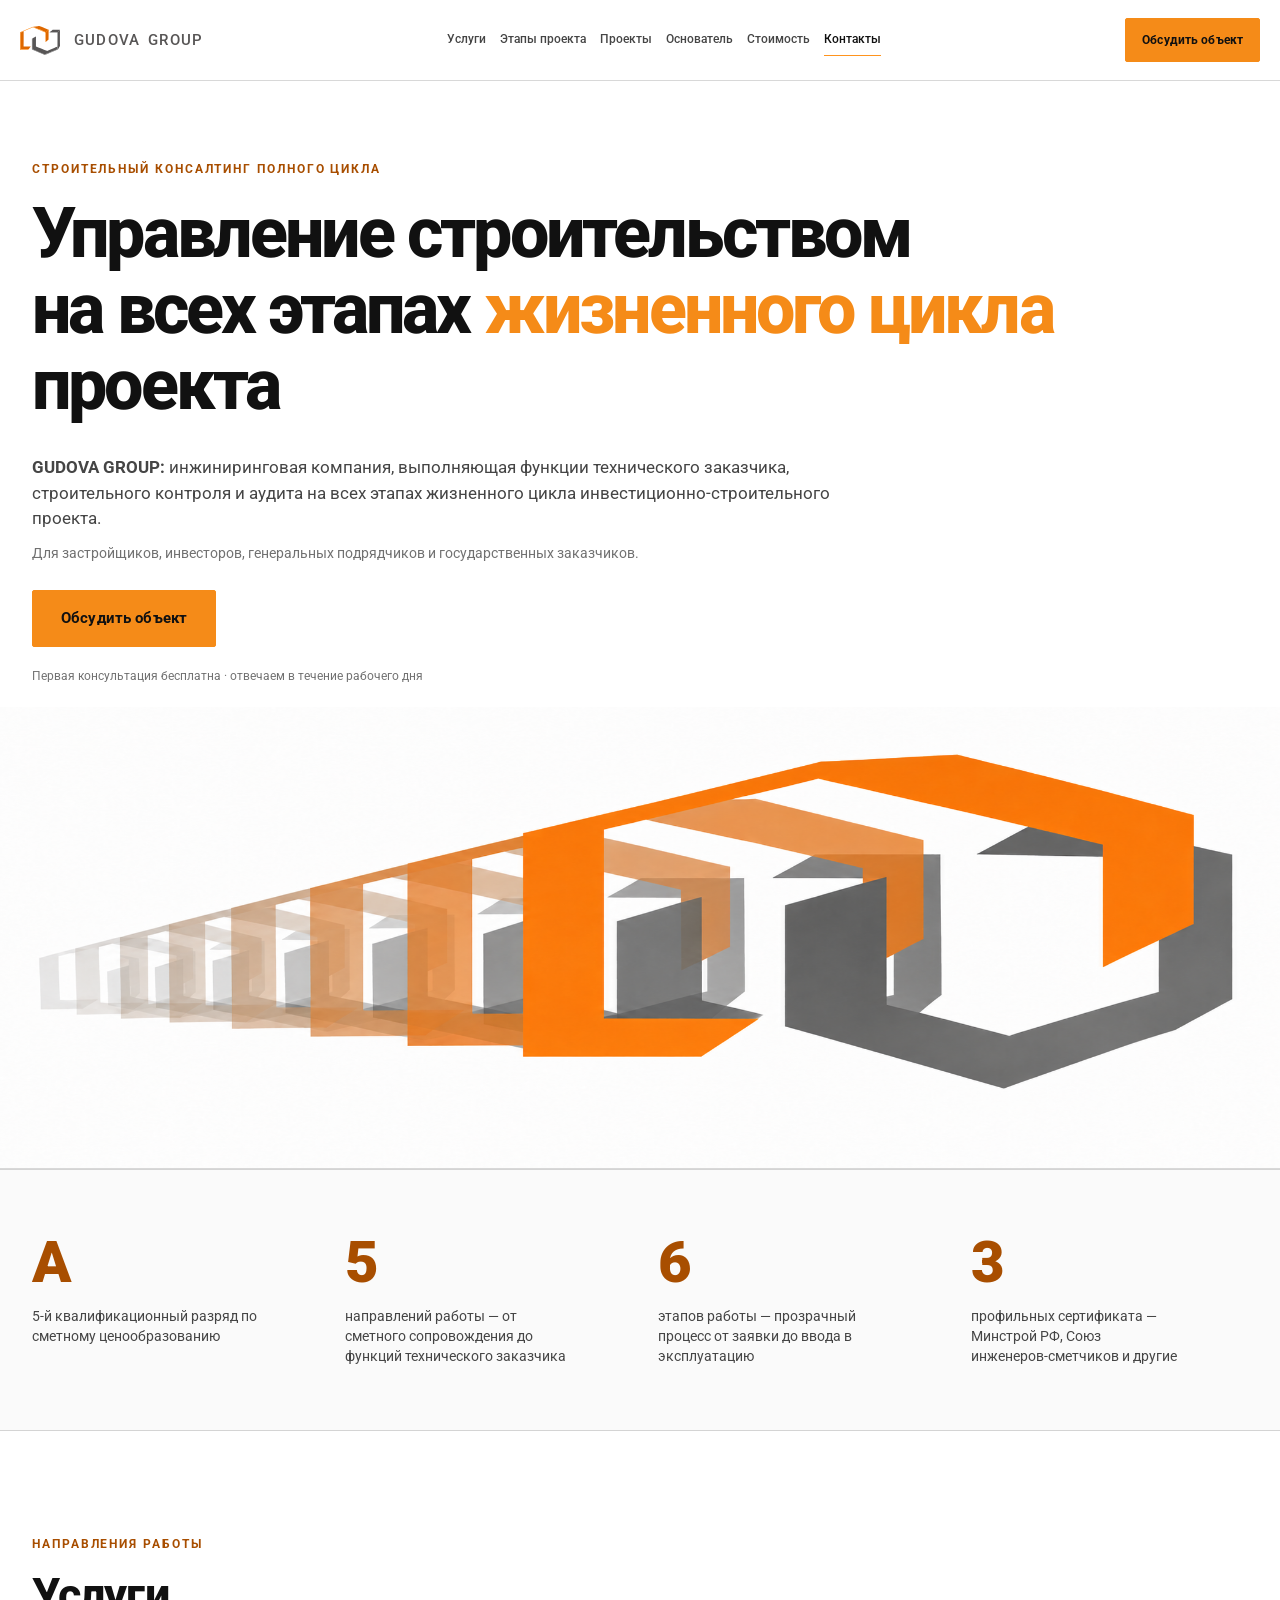
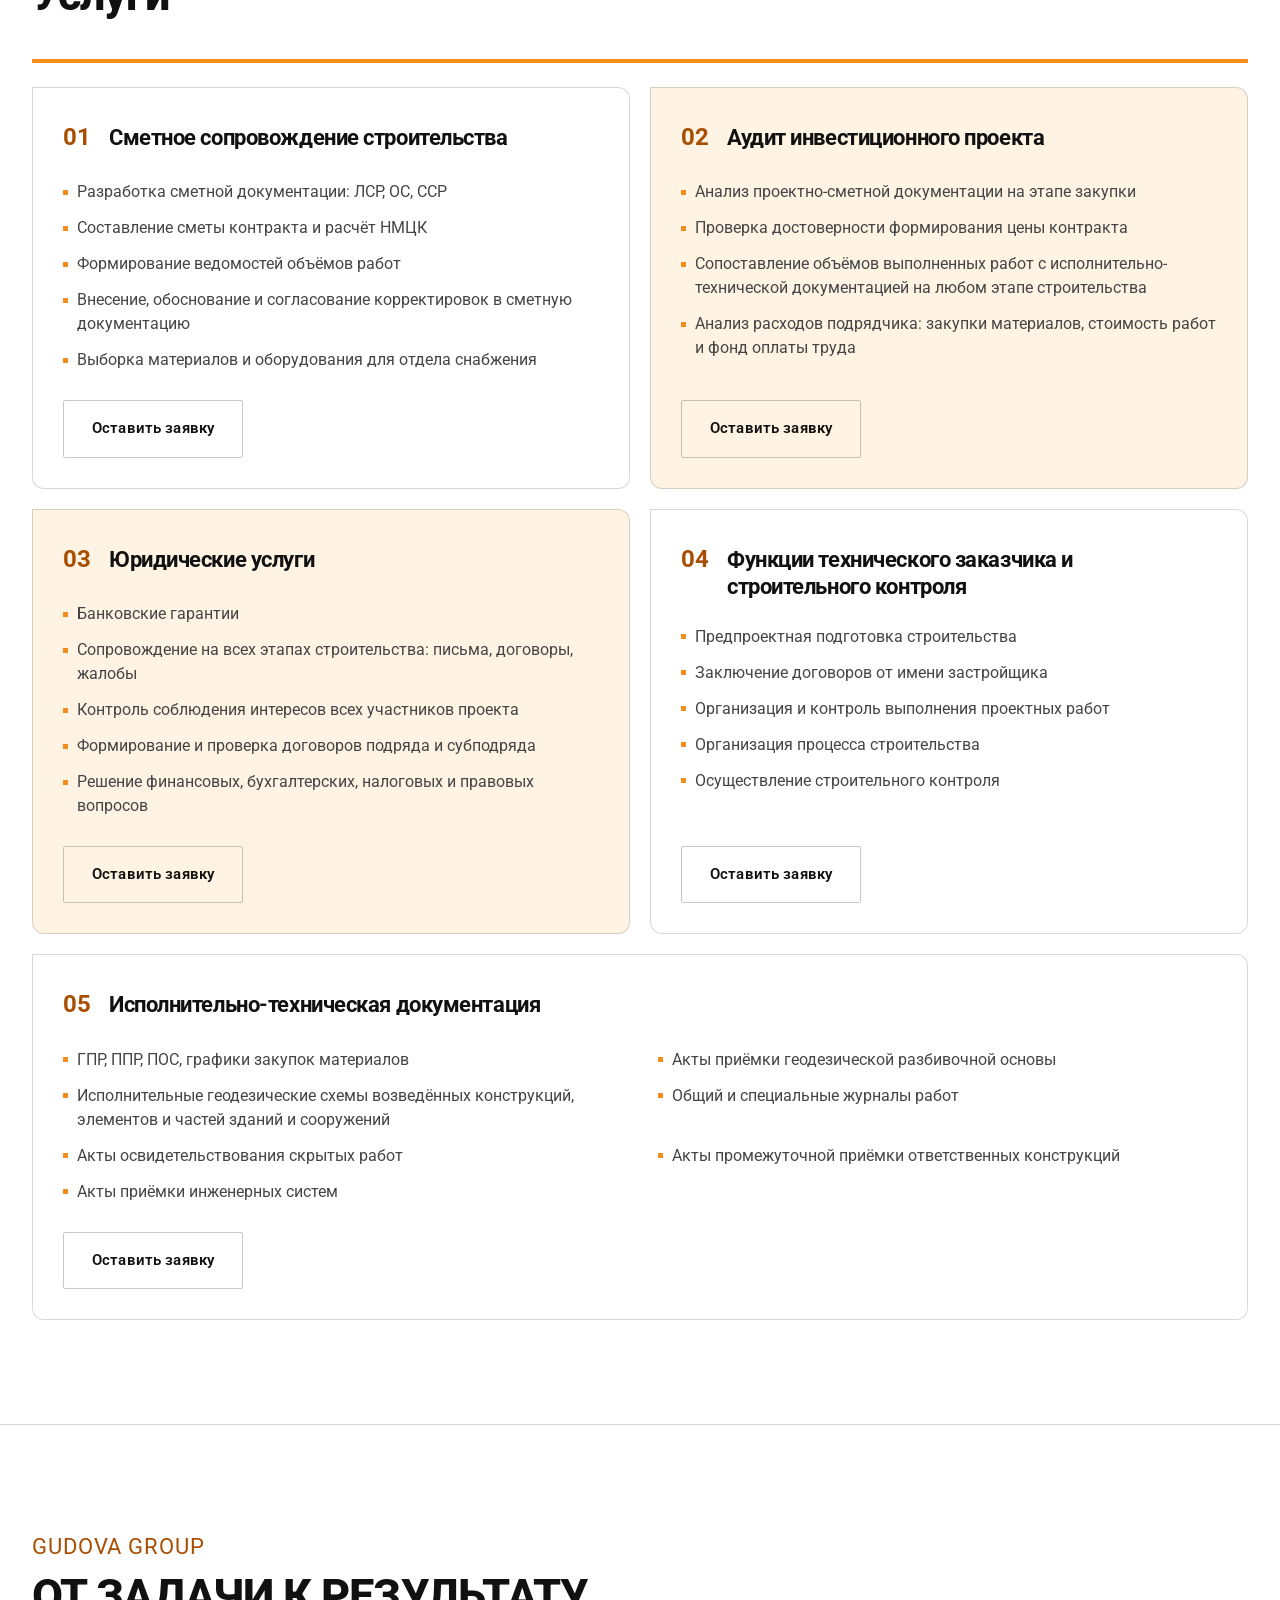
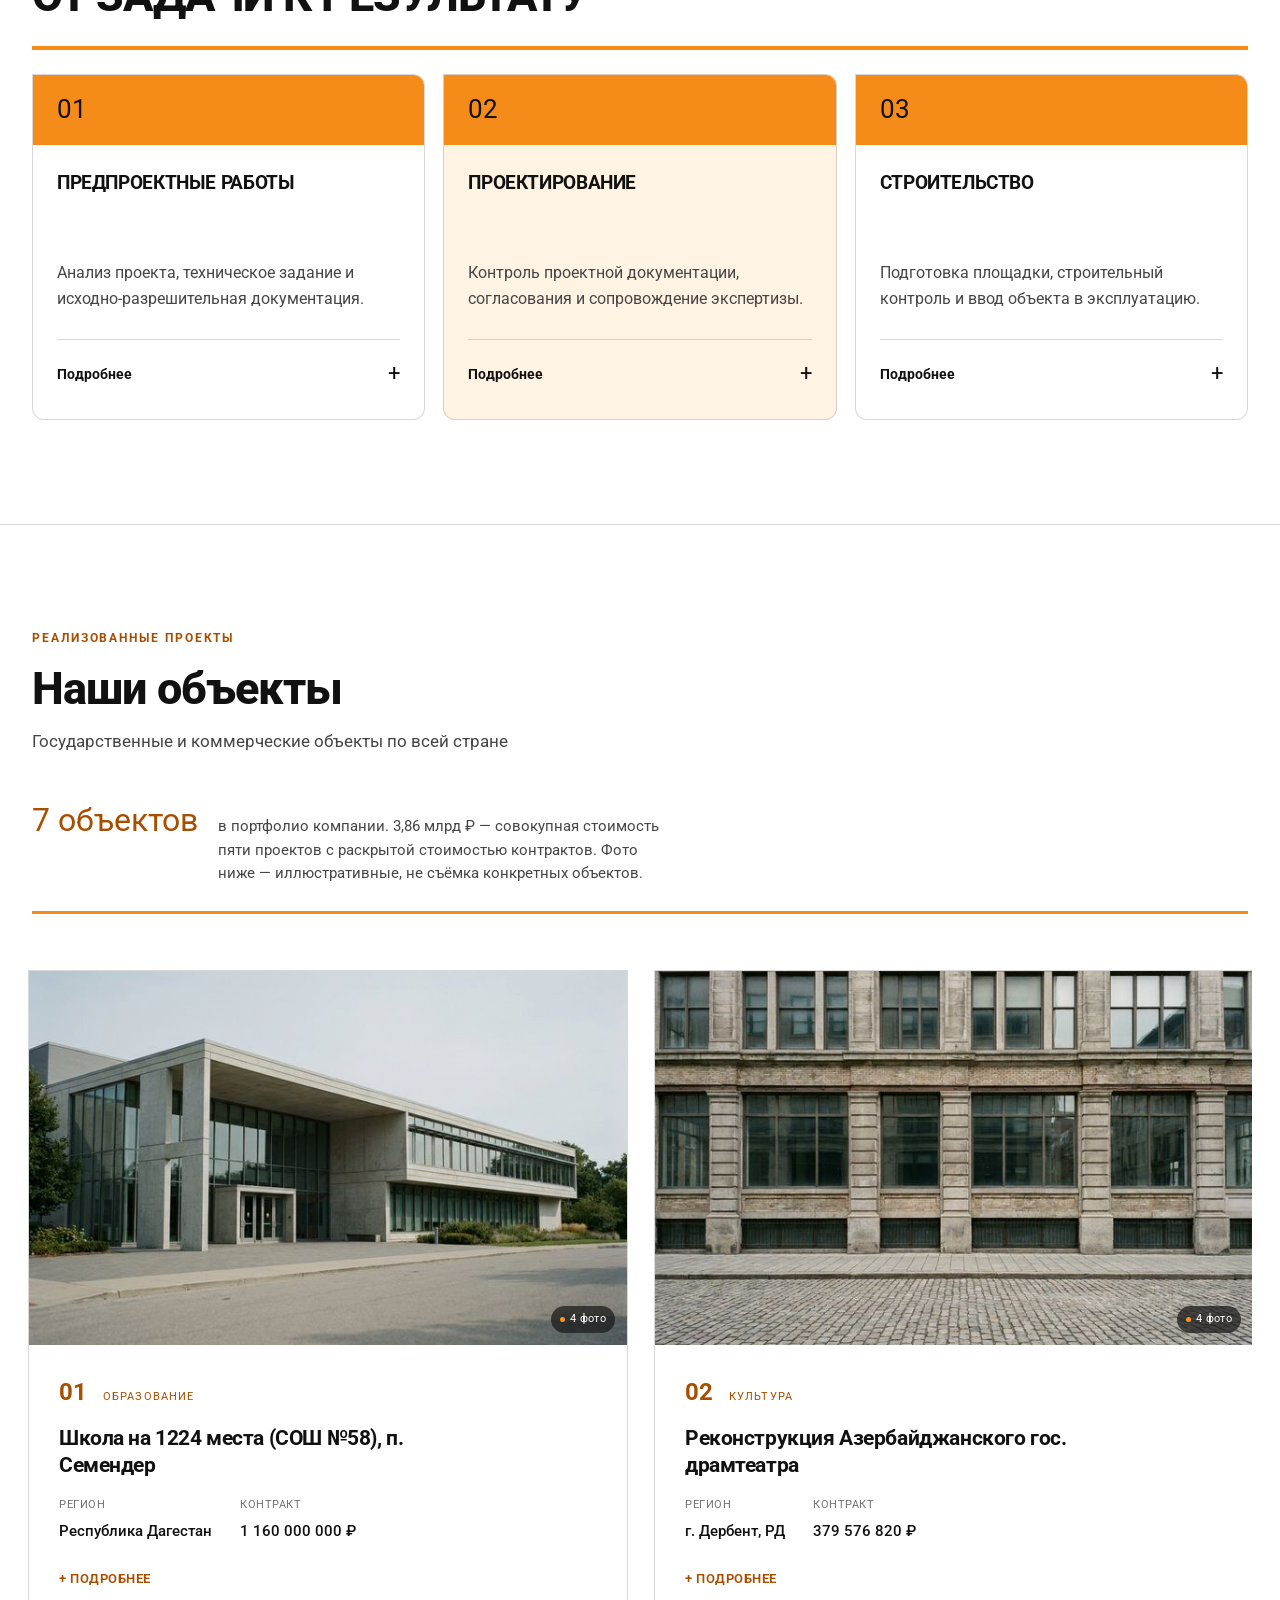
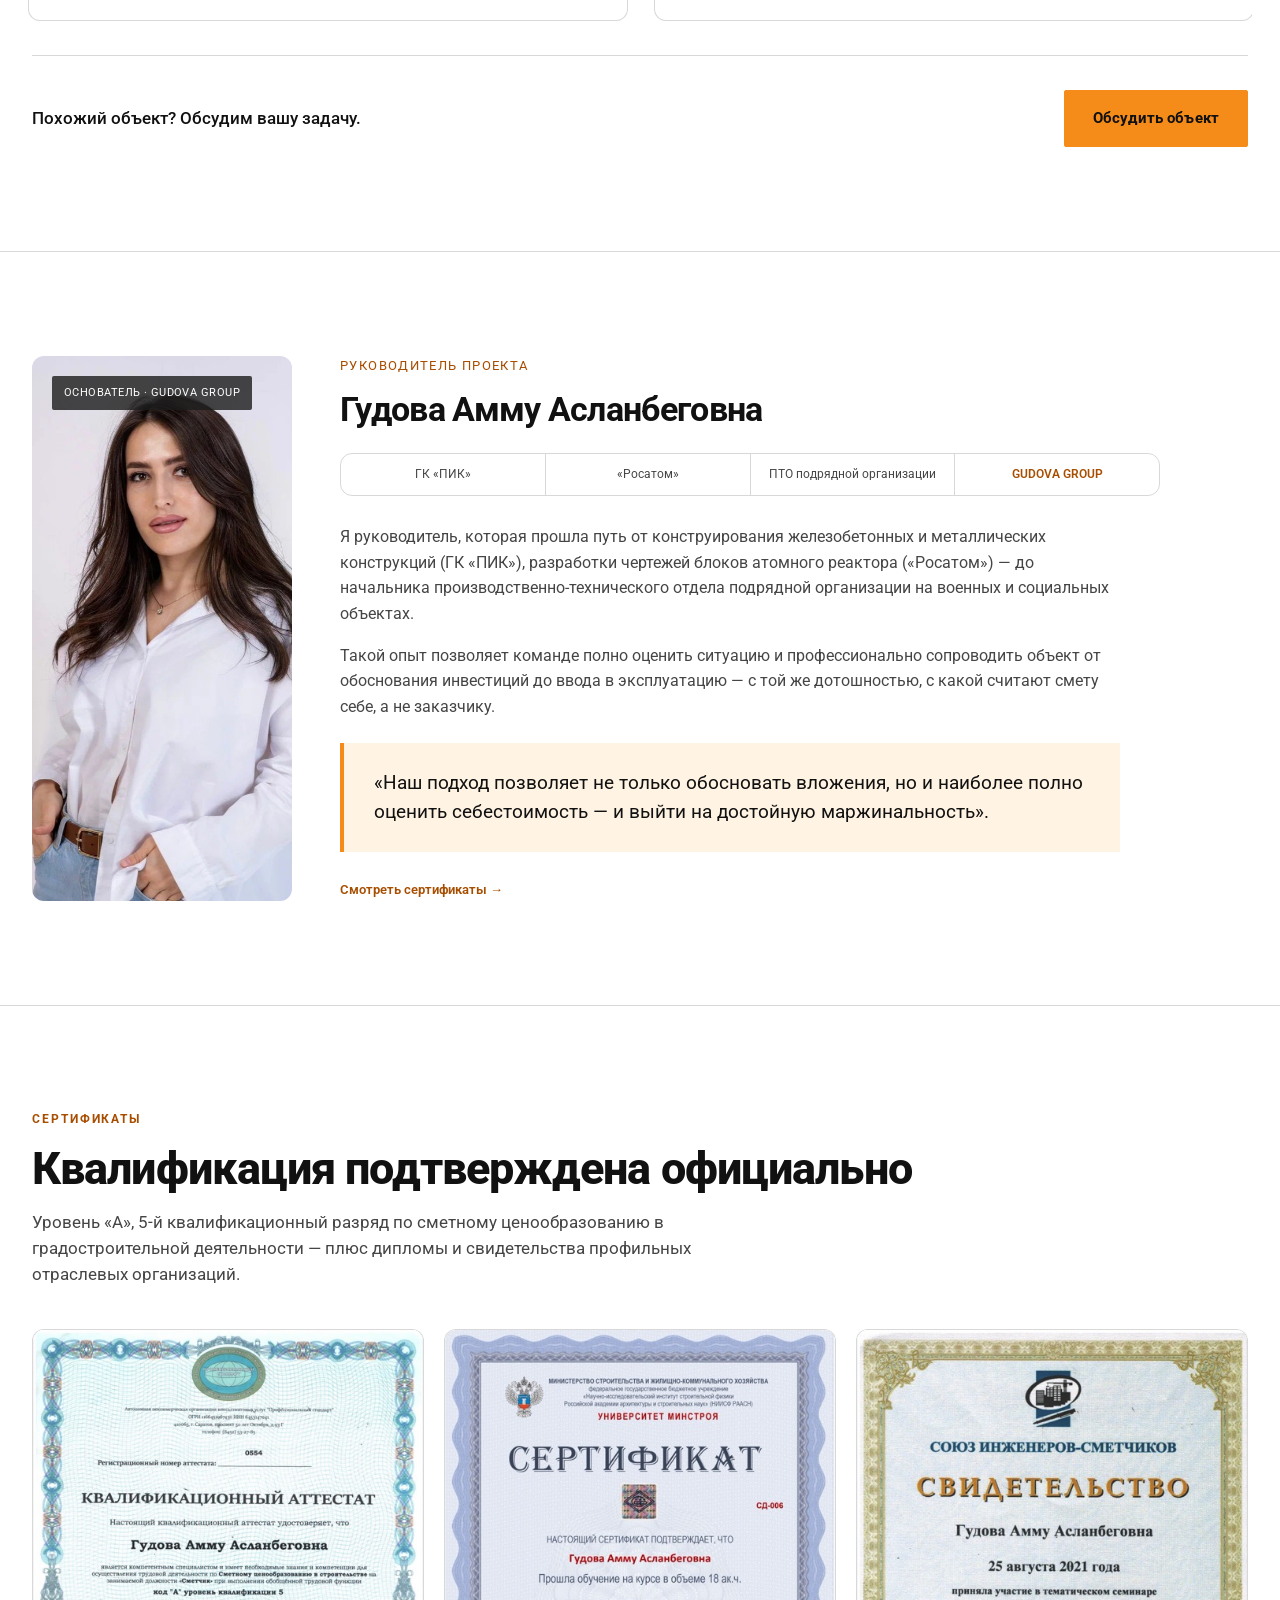
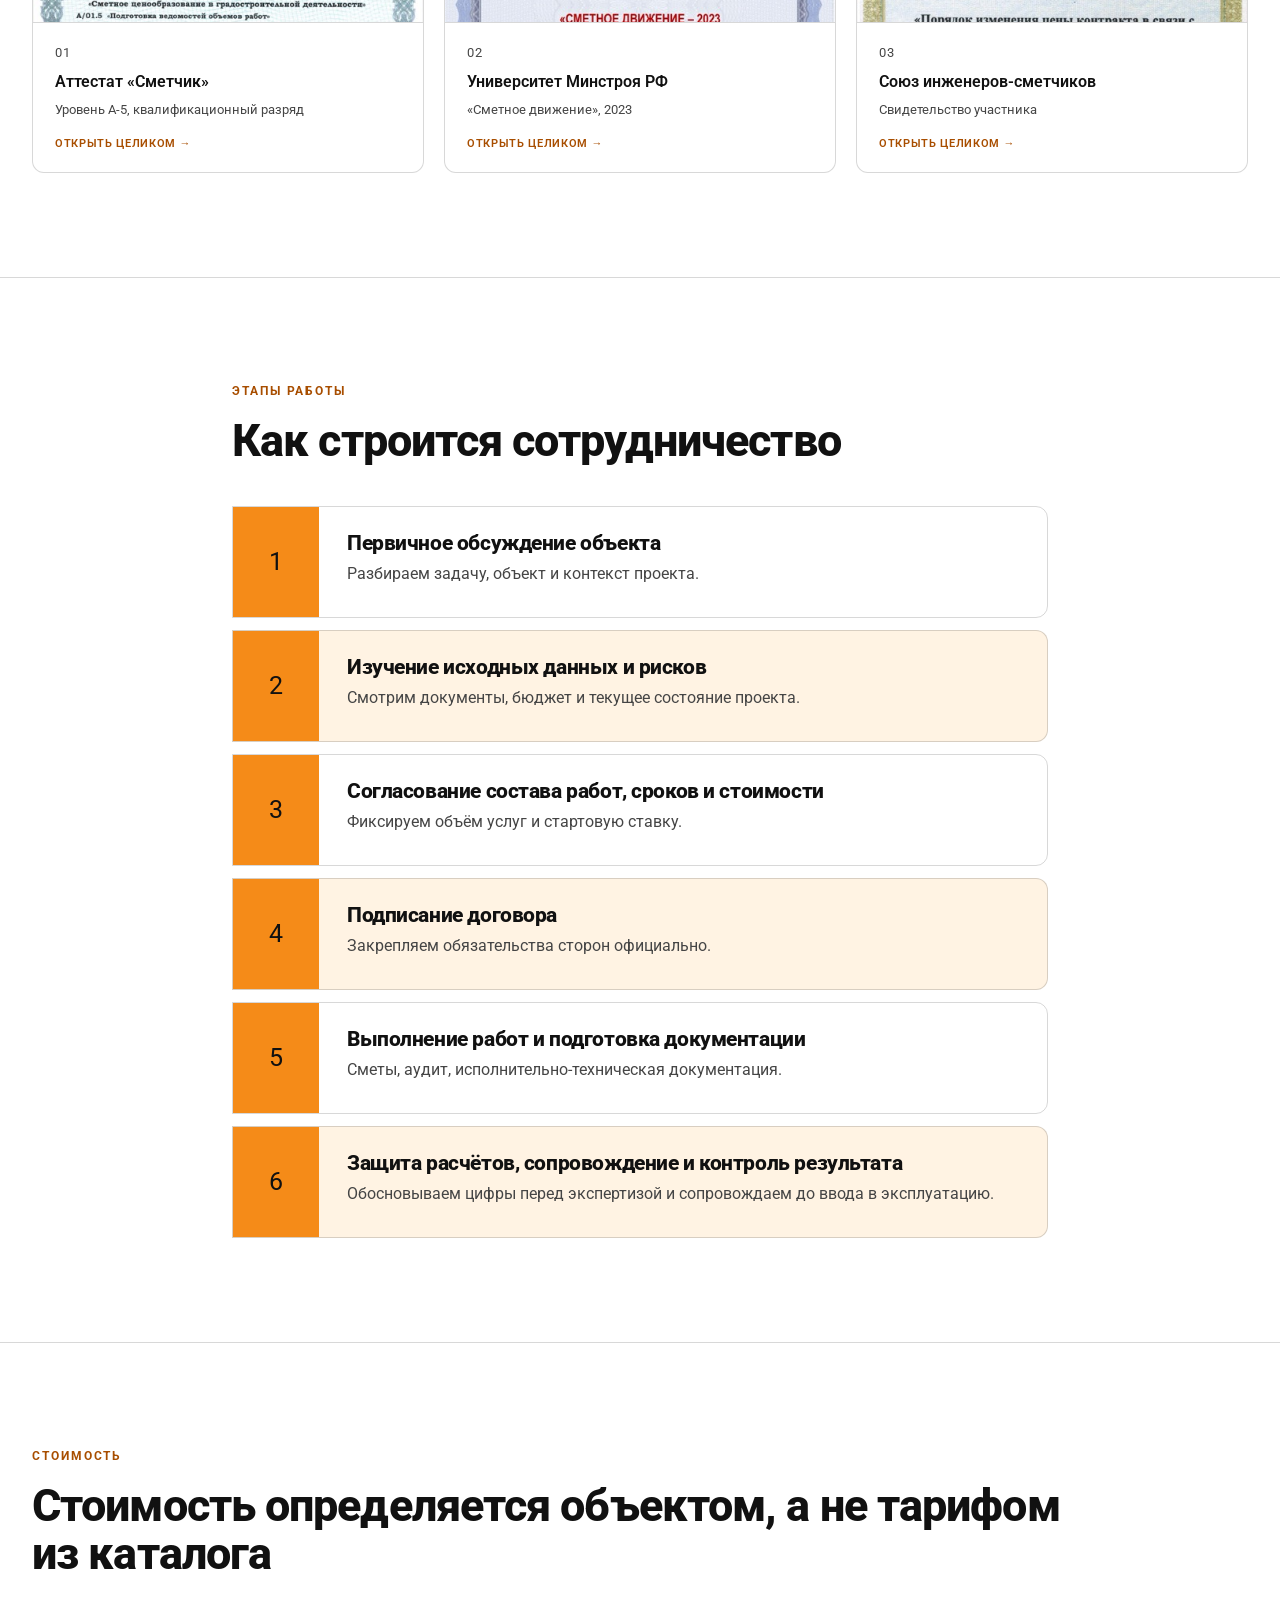
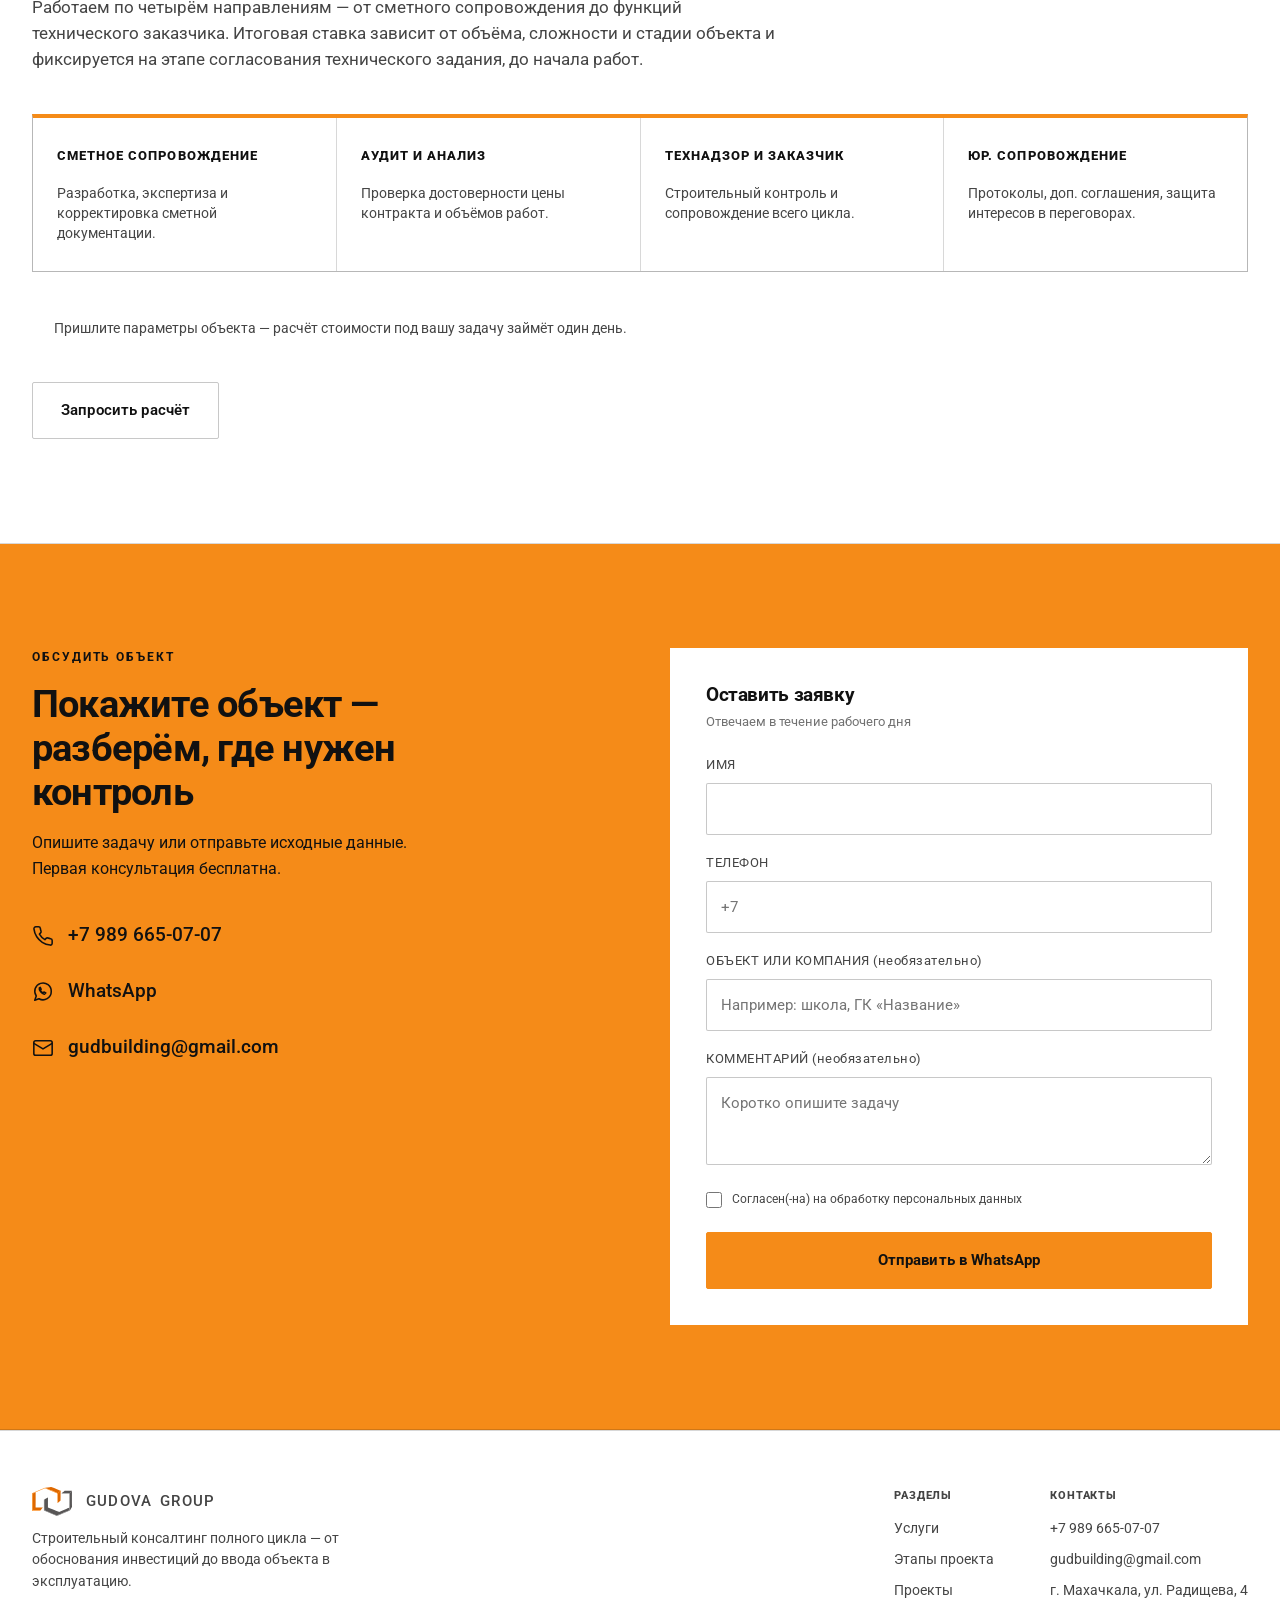
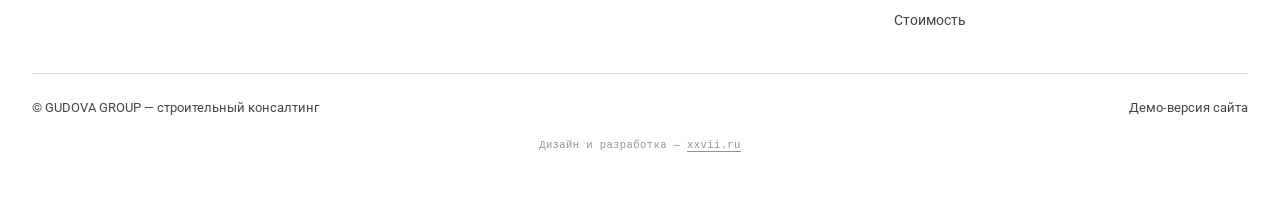
==== index-v2.html @ d3f9e8aa "Add v2 design variant (smrte.ru reference): stricter Roboto typeface + company stats block Co-Author" ====
<!DOCTYPE html>
<html lang="ru">
<head>
<meta charset="UTF-8">
<meta name="viewport" content="width=device-width, initial-scale=1.0">
<title>GUDOVA GROUP — строительный консалтинг полного цикла</title>
<meta name="description" content="Контролируем смету, документацию и риски проекта — от обоснования инвестиций до ввода объекта в эксплуатацию. Для застройщиков, инвесторов, генеральных подрядчиков и государственных заказчиков.">
<link rel="canonical" href="https://jonessssenator-art.github.io/gudova-group-site/index-v2.html">
<meta name="theme-color" content="#FFFFFF">
<meta name="robots" content="noindex,nofollow">

<meta property="og:type" content="website">
<meta property="og:title" content="GUDOVA GROUP — строительный консалтинг полного цикла">
<meta property="og:description" content="Контролируем смету, документацию и риски проекта — от обоснования инвестиций до ввода объекта в эксплуатацию.">
<meta property="og:url" content="https://jonessssenator-art.github.io/gudova-group-site/index-v2.html">
<meta property="og:locale" content="ru_RU">
<meta name="twitter:card" content="summary_large_image">
<meta name="twitter:title" content="GUDOVA GROUP — строительный консалтинг полного цикла">
<meta name="twitter:description" content="Контролируем смету, документацию и риски проекта — от обоснования инвестиций до ввода объекта в эксплуатацию.">

<link rel="icon" type="image/svg+xml" href="assets/icons/logo.svg?v=2">

<link rel="preconnect" href="https://fonts.googleapis.com">
<link rel="preconnect" href="https://fonts.gstatic.com" crossorigin>
<link href="https://fonts.googleapis.com/css2?family=Roboto:wght@400;500;700;900&display=swap" rel="stylesheet">
<link rel="stylesheet" href="assets/css/main-v2.css?v=1">

<script type="application/ld+json">
{
  "@context": "https://schema.org",
  "@type": "ProfessionalService",
  "name": "GUDOVA GROUP",
  "description": "Строительный консалтинг полного цикла: сметное сопровождение, аудит инвестиционных проектов, юридическое сопровождение, функции технического заказчика и строительного контроля, исполнительно-техническая документация.",
  "address": {
    "@type": "PostalAddress",
    "streetAddress": "ул. Радищева, 4",
    "addressLocality": "Махачкала",
    "addressRegion": "Республика Дагестан",
    "addressCountry": "RU"
  },
  "telephone": "+7-989-665-07-07",
  "email": "gudbuilding@gmail.com",
  "areaServed": "RU",
  "founder": { "@type": "Person", "name": "Гудова Амму Асланбеговна" }
}
</script>
<style>
/* подпись автора — xxvii */
.xx-colophon{display:grid;gap:3px;text-align:center;padding:18px 16px 22px;
  font-family:ui-monospace,SFMono-Regular,Menlo,Consolas,monospace;
  font-size:10.5px;line-height:1.7;letter-spacing:.04em;opacity:.45;color:inherit}
.xx-colophon a{color:inherit;text-decoration:none;border-bottom:1px solid currentColor}
.xx-colophon a:hover{opacity:1}
</style>
</head>
<body>
<a class="skip-link" href="#main">Перейти к содержанию</a>

<div class="mobile-bar" aria-hidden="false">
  <a class="call" href="tel:+79896650707" data-analytics="phone_click"><svg viewBox="0 0 24 24" fill="none" stroke="currentColor" stroke-width="2"><path d="M22 16.92v3a2 2 0 01-2.18 2 19.79 19.79 0 01-8.63-3.07 19.5 19.5 0 01-6-6 19.79 19.79 0 01-3.07-8.67A2 2 0 014.11 2h3a2 2 0 012 1.72c.127.96.362 1.903.7 2.81a2 2 0 01-.45 2.11L8.09 9.91a16 16 0 006 6l1.27-1.27a2 2 0 012.11-.45c.907.338 1.85.573 2.81.7A2 2 0 0122 16.92z"/></svg>Позвонить</a>
  <a class="whatsapp" href="https://wa.me/79896650707" target="_blank" rel="noopener" data-analytics="whatsapp_click"><svg viewBox="0 0 24 24" fill="currentColor"><path d="M12.04 2C6.58 2 2.13 6.45 2.13 11.91c0 1.79.47 3.47 1.29 4.93L2 22l5.28-1.38a9.9 9.9 0 004.76 1.21h.01c5.46 0 9.9-4.45 9.9-9.91C21.96 6.45 17.5 2 12.04 2zm5.8 14.03c-.24.68-1.4 1.3-1.93 1.35-.5.05-1.02.24-3.4-.71-2.88-1.15-4.73-4.06-4.87-4.25-.14-.19-1.16-1.55-1.16-2.96s.73-2.1 1-2.39c.24-.26.53-.32.71-.32h.5c.16 0 .38-.02.58.45.24.57.8 1.98.87 2.12.07.14.12.31.02.5-.1.19-.15.31-.29.48-.14.17-.3.37-.43.5-.14.14-.29.29-.13.57.17.28.75 1.24 1.62 2.01 1.11 1 2.05 1.31 2.33 1.45.28.14.45.12.61-.07.17-.19.71-.83.9-1.11.19-.28.38-.24.64-.14.26.1 1.65.78 1.94.92.28.14.47.21.53.33.07.12.07.68-.17 1.36z"/></svg>WhatsApp</a>
</div>

<header class="site-header">
  <div class="nav">
    <a href="#top" class="logo-mark">
      <img src="assets/icons/logo.svg?v=2" width="28" height="20" alt="" loading="eager">
      GUDOVA <span class="g2">GROUP</span>
    </a>
    <nav class="nav-links" aria-label="Разделы страницы">
      <a href="#risks">Услуги</a>
      <a href="#services">Этапы проекта</a>
      <a href="#projects">Проекты</a>
      <a href="#about">Основатель</a>
      <a href="#price">Стоимость</a>
      <a href="#contacts">Контакты</a>
    </nav>
    <div class="nav-right">
      <a class="nav-phone" href="tel:+79896650707" data-analytics="phone_click">+7 989 665-07-07</a>
      <a class="btn btn-primary nav-cta" href="#contacts" data-analytics="hero_primary_cta_click">Обсудить объект</a>
      <button class="menu-toggle" aria-expanded="false" aria-controls="mobile-menu" aria-label="Открыть меню">
        <span></span><span></span><span></span>
      </button>
    </div>
  </div>
</header>

<div class="mobile-menu" id="mobile-menu">
  <nav aria-label="Мобильное меню">
    <a href="#risks">Услуги</a>
    <a href="#services">Этапы проекта</a>
    <a href="#projects">Проекты</a>
    <a href="#about">Основатель</a>
    <a href="#price">Стоимость</a>
    <a href="#contacts">Контакты</a>
  </nav>
  <div class="mm-contact">
    <a href="tel:+79896650707">+7 989 665-07-07</a>
    <a href="mailto:gudbuilding@gmail.com">gudbuilding@gmail.com</a>
  </div>
</div>

<main id="main">

<section class="hero" id="top">
  <div class="wrap">
    <div class="hero-grid">
      <div class="hero-copy">
        <div class="eyebrow">Строительный консалтинг полного цикла</div>
        <h1>Управление строительством<br>на всех этапах <span class="accent">жизненного цикла</span> проекта</h1>
        <p class="lede"><strong>GUDOVA GROUP:</strong> инжиниринговая компания, выполняющая функции технического заказчика, строительного контроля и аудита на всех этапах жизненного цикла инвестиционно-строительного проекта.</p>
        <p class="audience">Для застройщиков, инвесторов, генеральных подрядчиков и государственных заказчиков.</p>
        <div class="hero-ctas">
          <a href="#contacts" class="btn btn-primary" data-analytics="hero_primary_cta_click">Обсудить объект</a>
        </div>
        <p class="hero-micro">Первая консультация бесплатна · отвечаем в течение рабочего дня</p>
      </div>
    </div>
  </div>
  <div class="hero-brand" aria-hidden="true"><img src="assets/images/hero-brand-finished.png" alt="" width="2089" height="753" loading="eager"></div>
</section>

<section class="stats-v2" id="stats">
  <div class="wrap">
    <div class="stats-v2-grid">
      <div class="stat-v2-item">
        <div class="stat-v2-num">A</div>
        <div class="stat-v2-label">5‑й квалификационный разряд по сметному ценообразованию</div>
      </div>
      <div class="stat-v2-item">
        <div class="stat-v2-num">5</div>
        <div class="stat-v2-label">направлений работы — от сметного сопровождения до функций технического заказчика</div>
      </div>
      <div class="stat-v2-item">
        <div class="stat-v2-num">6</div>
        <div class="stat-v2-label">этапов работы — прозрачный процесс от заявки до ввода в эксплуатацию</div>
      </div>
      <div class="stat-v2-item">
        <div class="stat-v2-num">3</div>
        <div class="stat-v2-label">профильных сертификата — Минстрой РФ, Союз инженеров‑сметчиков и другие</div>
      </div>
    </div>
  </div>
</section>

<section class="service-catalog" id="risks">
  <div class="wrap">
    <div class="section-head">
      <div class="eyebrow">Направления работы</div>
      <h2>Услуги</h2>
    </div>
    <div class="catalog-grid">
      <article class="catalog-card">
        <div class="catalog-heading"><span>01</span><h3>Сметное сопровождение строительства</h3></div>
        <ul class="stage-list">
          <li>Разработка сметной документации: ЛСР, ОС, ССР</li>
          <li>Составление сметы контракта и расчёт НМЦК</li>
          <li>Формирование ведомостей объёмов работ</li>
          <li>Внесение, обоснование и согласование корректировок в сметную документацию</li>
          <li>Выборка материалов и оборудования для отдела снабжения</li>
        </ul>
        <a class="btn btn-outline" href="#contacts">Оставить заявку</a>
      </article>
      <article class="catalog-card">
        <div class="catalog-heading"><span>02</span><h3>Аудит инвестиционного проекта</h3></div>
        <ul class="stage-list">
          <li>Анализ проектно-сметной документации на этапе закупки</li>
          <li>Проверка достоверности формирования цены контракта</li>
          <li>Сопоставление объёмов выполненных работ с исполнительно-технической документацией на любом этапе строительства</li>
          <li>Анализ расходов подрядчика: закупки материалов, стоимость работ и фонд оплаты труда</li>
        </ul>
        <a class="btn btn-outline" href="#contacts">Оставить заявку</a>
      </article>
      <article class="catalog-card">
        <div class="catalog-heading"><span>03</span><h3>Юридические услуги</h3></div>
        <ul class="stage-list">
          <li>Банковские гарантии</li>
          <li>Сопровождение на всех этапах строительства: письма, договоры, жалобы</li>
          <li>Контроль соблюдения интересов всех участников проекта</li>
          <li>Формирование и проверка договоров подряда и субподряда</li>
          <li>Решение финансовых, бухгалтерских, налоговых и правовых вопросов</li>
        </ul>
        <a class="btn btn-outline" href="#contacts">Оставить заявку</a>
      </article>
      <article class="catalog-card">
        <div class="catalog-heading"><span>04</span><h3>Функции технического заказчика и строительного контроля</h3></div>
        <ul class="stage-list">
          <li>Предпроектная подготовка строительства</li>
          <li>Заключение договоров от имени застройщика</li>
          <li>Организация и контроль выполнения проектных работ</li>
          <li>Организация процесса строительства</li>
          <li>Осуществление строительного контроля</li>
        </ul>
        <a class="btn btn-outline" href="#contacts">Оставить заявку</a>
      </article>
      <article class="catalog-card catalog-card--wide">
        <div class="catalog-heading"><span>05</span><h3>Исполнительно-техническая документация</h3></div>
        <ul class="stage-list">
          <li>ГПР, ППР, ПОС, графики закупок материалов</li>
          <li>Акты приёмки геодезической разбивочной основы</li>
          <li>Исполнительные геодезические схемы возведённых конструкций, элементов и частей зданий и сооружений</li>
          <li>Общий и специальные журналы работ</li>
          <li>Акты освидетельствования скрытых работ</li>
          <li>Акты промежуточной приёмки ответственных конструкций</li>
          <li>Акты приёмки инженерных систем</li>
        </ul>
        <a class="btn btn-outline" href="#contacts">Оставить заявку</a>
      </article>
    </div>
  </div>
</section>

<section class="services" id="services">
  <div class="wrap">
    <div class="section-head stages-heading">
      <div class="eyebrow">GUDOVA GROUP</div>
      <h2>От задачи к результату</h2>
    </div>
    <div class="stages-grid">
<article class="stage-card">
        <div class="stage-number">01</div>
        <div class="stage-content">
          <h3>Предпроектные работы</h3>
          <p class="stage-summary">Анализ проекта, техническое задание и исходно-разрешительная документация.</p>
          <button class="stage-toggle" id="stage-toggle-1" aria-expanded="false" aria-controls="stage-details-1" hidden>Подробнее <span aria-hidden="true">+</span></button>
        </div>
      </article>
<article class="stage-card">
        <div class="stage-number">02</div>
        <div class="stage-content">
          <h3>Проектирование</h3>
          <p class="stage-summary">Контроль проектной документации, согласования и сопровождение экспертизы.</p>
          <button class="stage-toggle" id="stage-toggle-2" aria-expanded="false" aria-controls="stage-details-2" hidden>Подробнее <span aria-hidden="true">+</span></button>
        </div>
      </article>
<article class="stage-card">
        <div class="stage-number">03</div>
        <div class="stage-content">
          <h3>Строительство</h3>
          <p class="stage-summary">Подготовка площадки, строительный контроль и ввод объекта в эксплуатацию.</p>
          <button class="stage-toggle" id="stage-toggle-3" aria-expanded="false" aria-controls="stage-details-3" hidden>Подробнее <span aria-hidden="true">+</span></button>
        </div>
      </article>
    </div>
<div class="stage-details" id="stage-details-1" role="region" aria-labelledby="stage-title-1">
      <h3 id="stage-title-1">01 / Предпроектные работы</h3>
      <ul class="stage-list">
            <li>Предпроектный анализ</li>
            <li>Предпроектные работы</li>
            <li>Разработка технического задания на проектирование</li>
            <li>Подготовка пакета исходно-разрешительной документации (ИРД)</li>
          </ul>
      <button class="stage-close" data-stage-close="1" hidden>Свернуть подробности</button>
    </div>
<div class="stage-details" id="stage-details-2" role="region" aria-labelledby="stage-title-2">
      <h3 id="stage-title-2">02 / Проектирование</h3>
      <ul class="stage-list">
            <li>Подготовительный этап</li>
            <li>Контроль разработки проектной документации</li>
            <li>Согласование проектной документации</li>
            <li>Сопровождение экспертизы проектной документации</li>
            <li>Аудит и оптимизация проектной документации в случае привлечения технического заказчика после проектирования</li>
          </ul>
      <button class="stage-close" data-stage-close="2" hidden>Свернуть подробности</button>
    </div>
<div class="stage-details" id="stage-details-3" role="region" aria-labelledby="stage-title-3">
      <h3 id="stage-title-3">03 / Строительство</h3>
      <div class="construction-stages">
            <div>
              <h4>Подготовительный этап</h4>
              <ul class="stage-list">
                <li>Получение разрешения на строительство</li>
                <li>Разработка тендерной документации</li>
                <li>Определение генподрядной организации, оформление и заключение договора генерального подряда</li>
                <li>Заключение договоров на временное ресурсоснабжение</li>
                <li>Передача строительной площадки подрядчику</li>
                <li>Передача геодезической разбивочной основы</li>
                <li>Контроль мобилизации генподрядчика и организации строительной площадки в соответствии со стройгенпланом</li>
                <li>Проверка и согласование проекта производства работ (ППР)</li>
                <li>Получение согласований и разрешений на производство работ от эксплуатирующих организаций</li>
                <li>Направление извещения о начале строительства в контролирующие органы</li>
                <li>Передача рабочей документации со штампом «В производство работ» генподрядчику</li>
              </ul>
            </div>
            <div>
              <h4>Основной период</h4>
              <ul class="stage-list">
                <li>Разработка и контроль графиков производства работ, поставки материалов и оборудования</li>
                <li>Разработка регламентов взаимодействия, сдачи-приёмки работ</li>
                <li>Контроль внесения изменений в документацию при необходимости</li>
                <li>Строительный контроль</li>
                <li>Участие в проверочных мероприятиях совместно с представителями Госстройнадзора</li>
                <li>Ведение отчётности по объекту: ход строительства, накопительные ведомости и т. д.</li>
                <li>Организация итоговой приёмочной комиссии по объекту</li>
                <li>Организация и сопровождение получения заключения о соответствии (ЗОС) законченного строительством объекта и разрешения на ввод объекта в эксплуатацию</li>
                <li>Передача завершённого строительством объекта застройщику</li>
              </ul>
            </div>
          </div>
      <button class="stage-close" data-stage-close="3" hidden>Свернуть подробности</button>
    </div>
  </div>
</section>

<section class="projects" id="projects">
  <div class="wrap">
    <div class="section-head">
      <div class="eyebrow">Реализованные проекты</div>
      <h2>Наши объекты</h2>
      <p>Государственные и коммерческие объекты по всей стране</p>
    </div>
    <div class="proj-summary">
      <div class="num">7 объектов</div>
      <div class="txt">в портфолио компании. 3,86 млрд ₽ — совокупная стоимость пяти проектов с раскрытой стоимостью контрактов. Фото ниже — иллюстративные, не съёмка конкретных объектов.</div>
    </div>

    <div class="proj-list">
      <article class="proj-panel">
        <button class="pp-icon has-photo" data-lightbox="assets/images/proj-01-school.jpg" data-lightbox-group="proj-01" data-caption="Школа на 1224 места (СОШ №58), п. Семендер — главный фасад" aria-label="Открыть фото проекта: Школа на 1224 места">
          <img src="assets/images/proj-01-school.jpg" alt="" width="640" height="480" loading="lazy" decoding="async">
          <span class="pp-count">4 фото</span>
        </button>
        <button class="lb-extra" hidden data-lightbox="assets/images/proj-01-school-2.jpg" data-lightbox-group="proj-01" data-caption="Класс с современной мебелью"></button>
        <button class="lb-extra" hidden data-lightbox="assets/images/proj-01-school-3.jpg" data-lightbox-group="proj-01" data-caption="Светлый коридор школы"></button>
        <button class="lb-extra" hidden data-lightbox="assets/images/proj-01-school-4.jpg" data-lightbox-group="proj-01" data-caption="Трибуны спортивного зала"></button>
        <div class="pp-body">
          <div class="pp-top"><span class="pp-index">01</span><span class="tag">Образование</span></div>
          <h3>Школа на 1224 места (СОШ №58), п. Семендер</h3>
          <div class="pp-meta">
            <div><span>Регион</span><b>Республика Дагестан</b></div>
            <div><span>Контракт</span><b>1 160 000 000 ₽</b></div>
          </div>
          <details><summary>Подробнее</summary><p>Крупнейший объект в портфолио — сопровождение сметной и исполнительно-технической документации школы на 1224 ученических места. В рамках сопровождения: проверка объёмов по актам КС-2/КС-3, контроль соответствия смете на этапах фундамента, монолита и отделки, формирование пакета документов для ввода объекта в эксплуатацию.</p></details>
        </div>
      </article>

      <article class="proj-panel">
        <button class="pp-icon has-photo" data-lightbox="assets/images/proj-02-theater.jpg" data-lightbox-group="proj-02" data-caption="Реконструкция Азербайджанского гос. драмтеатра — фасад" aria-label="Открыть фото проекта: реконструкция драмтеатра">
          <img src="assets/images/proj-02-theater.jpg" alt="" width="640" height="480" loading="lazy" decoding="async">
          <span class="pp-count">4 фото</span>
        </button>
        <button class="lb-extra" hidden data-lightbox="assets/images/proj-02-theater-2.jpg" data-lightbox-group="proj-02" data-caption="Зрительный зал и сцена"></button>
        <button class="lb-extra" hidden data-lightbox="assets/images/proj-02-theater-3.jpg" data-lightbox-group="proj-02" data-caption="Коринфские колонны фасада"></button>
        <button class="lb-extra" hidden data-lightbox="assets/images/proj-02-theater-4.jpg" data-lightbox-group="proj-02" data-caption="Реставрация исторической кладки"></button>
        <div class="pp-body">
          <div class="pp-top"><span class="pp-index">02</span><span class="tag">Культура</span></div>
          <h3>Реконструкция Азербайджанского гос. драмтеатра</h3>
          <div class="pp-meta">
            <div><span>Регион</span><b>г. Дербент, РД</b></div>
            <div><span>Контракт</span><b>379 576 820 ₽</b></div>
          </div>
          <details><summary>Подробнее</summary><p>Пересчёт сметной стоимости и сопровождение при повторном прохождении экспертизы на достоверность. Отдельное направление — согласование изменений в проектной документации при реставрационных работах и фиксация скрытых работ по историческим конструкциям.</p></details>
        </div>
      </article>

      <article class="proj-panel">
        <button class="pp-icon has-photo" data-lightbox="assets/images/proj-03-water.jpg" data-lightbox-group="proj-03" data-caption="Водовод «Кайтаг — Дербент» — строительство трассы" aria-label="Открыть фото проекта: водовод Кайтаг — Дербент">
          <img src="assets/images/proj-03-water.jpg" alt="" width="640" height="480" loading="lazy" decoding="async">
          <span class="pp-count">4 фото</span>
        </button>
        <button class="lb-extra" hidden data-lightbox="assets/images/proj-03-water-2.jpg" data-lightbox-group="proj-03" data-caption="Сварка стыков трубопровода"></button>
        <button class="lb-extra" hidden data-lightbox="assets/images/proj-03-water-3.jpg" data-lightbox-group="proj-03" data-caption="Запорная арматура водовода"></button>
        <button class="lb-extra" hidden data-lightbox="assets/images/proj-03-water-4.jpg" data-lightbox-group="proj-03" data-caption="Трасса водовода на местности"></button>
        <div class="pp-body">
          <div class="pp-top"><span class="pp-index">03</span><span class="tag">Инфраструктура</span></div>
          <h3>Водовод «Кайтаг — Дербент», 1 этап</h3>
          <div class="pp-meta">
            <div><span>Регион</span><b>Республика Дагестан</b></div>
            <div><span>Контракт</span><b>1 129 474 760 ₽</b></div>
          </div>
          <details><summary>Подробнее</summary><p>Сопровождение сметной документации магистрального водовода на этапе строительства. Контроль актов освидетельствования скрытых работ на каждом участке трассы, сверка исполнительной документации с проектом, приёмка узлов запорной арматуры.</p></details>
        </div>
      </article>

      <article class="proj-panel">
        <button class="pp-icon has-photo" data-lightbox="assets/images/proj-04-greenhouse.jpg" data-lightbox-group="proj-04" data-caption="Тепличный комплекс — внешний вид блоков" aria-label="Открыть фото проекта: тепличный комплекс">
          <img src="assets/images/proj-04-greenhouse.jpg" alt="" width="640" height="480" loading="lazy" decoding="async">
          <span class="pp-count">4 фото</span>
        </button>
        <button class="lb-extra" hidden data-lightbox="assets/images/proj-04-greenhouse-2.jpg" data-lightbox-group="proj-04" data-caption="Ряды томатов внутри тепличного блока"></button>
        <button class="lb-extra" hidden data-lightbox="assets/images/proj-04-greenhouse-3.jpg" data-lightbox-group="proj-04" data-caption="Капельный полив в рядах рассады"></button>
        <button class="lb-extra" hidden data-lightbox="assets/images/proj-04-greenhouse-4.jpg" data-lightbox-group="proj-04" data-caption="Комплекс с высоты птичьего полёта"></button>
        <div class="pp-body">
          <div class="pp-top"><span class="pp-index">04</span><span class="tag">Сельское хозяйство</span></div>
          <h3>Тепличный комплекс: блоки и ирригация, 3 этап</h3>
          <div class="pp-meta">
            <div><span>Регион</span><b>Россия</b></div>
            <div><span>Контракт</span><b>512 940 946 ₽</b></div>
          </div>
          <details><summary>Подробнее</summary><p>Сопровождение сметной документации тепличного комплекса и системы ирригации. Проверка расчёта материалов по каждому блоку, контроль актов на монтаж инженерных систем полива и вентиляции при поэтапной сдаче.</p></details>
        </div>
      </article>

      <article class="proj-panel">
        <button class="pp-icon has-photo" data-lightbox="assets/images/proj-05-meat.jpg" data-lightbox-group="proj-05" data-caption="Мясоперерабатывающее предприятие — здание цеха" aria-label="Открыть фото проекта: мясоперерабатывающее предприятие">
          <img src="assets/images/proj-05-meat.jpg" alt="" width="640" height="480" loading="lazy" decoding="async">
          <span class="pp-count">3 фото</span>
        </button>
        <button class="lb-extra" hidden data-lightbox="assets/images/proj-05-meat-2.jpg" data-lightbox-group="proj-05" data-caption="Технологическая линия из нержавеющей стали"></button>
        <button class="lb-extra" hidden data-lightbox="assets/images/proj-05-meat-3.jpg" data-lightbox-group="proj-05" data-caption="Складской комплекс с стеллажным хранением"></button>
        <div class="pp-body">
          <div class="pp-top"><span class="pp-index">05</span><span class="tag">Производство</span></div>
          <h3>Мясоперерабатывающее предприятие, 1 этап</h3>
          <div class="pp-meta">
            <div><span>Регион</span><b>Россия</b></div>
            <div><span>Контракт</span><b>678 000 000 ₽</b></div>
          </div>
          <details><summary>Подробнее</summary><p>Сопровождение сметной документации предприятия с законченным производственным циклом. Формирование ведомостей объёмов по инженерным сетям и холодильному оборудованию, контроль соответствия факта смете на этапе монтажа.</p></details>
        </div>
      </article>

      <article class="proj-panel">
        <button class="pp-icon has-photo" data-lightbox="assets/images/proj-06-gymnasium.jpg" data-lightbox-group="proj-06" data-caption="«Мариинская гимназия» — фасад" aria-label="Открыть фото проекта: Мариинская гимназия">
          <img src="assets/images/proj-06-gymnasium.jpg" alt="" width="640" height="480" loading="lazy" decoding="async">
          <span class="pp-count">4 фото</span>
        </button>
        <button class="lb-extra" hidden data-lightbox="assets/images/proj-06-gymnasium-2.jpg" data-lightbox-group="proj-06" data-caption="Историческое здание в готическом стиле"></button>
        <button class="lb-extra" hidden data-lightbox="assets/images/proj-06-gymnasium-3.jpg" data-lightbox-group="proj-06" data-caption="Парадная мраморная лестница"></button>
        <button class="lb-extra" hidden data-lightbox="assets/images/proj-06-gymnasium-4.jpg" data-lightbox-group="proj-06" data-caption="Реставрационные леса на фасаде"></button>
        <div class="pp-body">
          <div class="pp-top"><span class="pp-index">06</span><span class="tag">Образование</span></div>
          <h3>Капитальное строительство «Мариинская гимназия»</h3>
          <div class="pp-meta">
            <div><span>Регион</span><b>п. Шолоховский, Ростовская обл.</b></div>
            <div><span>Контракт</span><b>по запросу</b></div>
          </div>
          <details><summary>Подробнее</summary><p>Стоимость контракта по этому объекту раскрывается по запросу — уточняйте при обращении. Капитальное строительство сопровождается контролем актов на каждом этапе — от фундамента до фасадных и отделочных работ исторического облика здания.</p></details>
        </div>
      </article>

      <article class="proj-panel">
        <button class="pp-icon has-photo" data-lightbox="assets/images/proj-07-elbrus.jpg" data-lightbox-group="proj-07" data-caption="Гора Эльбрус — место расположения комплекса" aria-label="Открыть фото проекта: туристский комплекс Эльбрус">
          <img src="assets/images/proj-07-elbrus.jpg" alt="" width="800" height="500" loading="lazy" decoding="async">
          <span class="pp-count">4 фото</span>
        </button>
        <button class="lb-extra" hidden data-lightbox="assets/images/proj-07-elbrus-2.jpg" data-lightbox-group="proj-07" data-caption="Канатная дорога в горах"></button>
        <button class="lb-extra" hidden data-lightbox="assets/images/proj-07-elbrus-3.jpg" data-lightbox-group="proj-07" data-caption="Горнолыжный склон с подъёмником"></button>
        <button class="lb-extra" hidden data-lightbox="assets/images/proj-07-elbrus-4.jpg" data-lightbox-group="proj-07" data-caption="Здание горного приюта"></button>
        <div class="pp-body">
          <div class="pp-top"><span class="pp-index">07</span><span class="tag">Туризм</span></div>
          <h3>Всесезонный туристско-рекреационный комплекс «Эльбрус»</h3>
          <div class="pp-meta">
            <div><span>Регион</span><b>Россия</b></div>
            <div><span>Контракт</span><b>по запросу</b></div>
          </div>
          <details><summary>Подробнее</summary><p>Пересчёт сметной стоимости в рамках постановления Правительства РФ №1315 и сопровождение при повторном прохождении экспертизы. Учитывается специфика горного строительства — логистика, сезонность работ и повышенные требования к фундаментам в условиях многолетней мерзлоты.</p></details>
        </div>
      </article>
    </div>

    <div class="proj-cta">
      <div class="txt">Похожий объект? Обсудим вашу задачу.</div>
      <a href="#contacts" class="btn btn-primary" data-analytics="projects_cta_click">Обсудить объект</a>
    </div>
  </div>
</section>

<section class="founder" id="about">
  <div class="wrap founder-layout">
    <div class="founder-photo">
      <img src="assets/images/founder.jpg?v=3" width="702" height="1000" alt="Гудова Амму Асланбеговна — основатель GUDOVA GROUP" loading="lazy" decoding="async">
      <div class="fp-tag">Основатель · GUDOVA GROUP</div>
    </div>
    <div class="founder-copy">
      <div class="founder-role">Руководитель проекта</div>
      <h2 class="founder-name">Гудова Амму Асланбеговна</h2>
      <div class="founder-path" aria-label="Профессиональный путь">
        <span>ГК «ПИК»</span><span>«Росатом»</span><span>ПТО подрядной организации</span><span>GUDOVA GROUP</span>
      </div>
      <div class="founder-manifesto">
        <p>Я руководитель, которая прошла путь от конструирования железобетонных и металлических конструкций (ГК «ПИК»), разработки чертежей блоков атомного реактора («Росатом») — до начальника производственно-технического отдела подрядной организации на военных и социальных объектах.</p>
        <p>Такой опыт позволяет команде полно оценить ситуацию и профессионально сопроводить объект от обоснования инвестиций до ввода в эксплуатацию — с той же дотошностью, с какой считают смету себе, а не заказчику.</p>
      </div>
      <blockquote class="founder-quote">«Наш подход позволяет не только обосновать вложения, но и наиболее полно оценить себестоимость — и выйти на достойную маржинальность».</blockquote>
      <div class="founder-cred">
        <a href="#certificates">Смотреть сертификаты →</a>
      </div>
    </div>
  </div>
</section>

<section class="certs" id="certificates">
  <div class="wrap">
    <div class="section-head">
      <div class="eyebrow">Сертификаты</div>
      <h2>Квалификация подтверждена официально</h2>
      <p>Уровень «А», 5‑й квалификационный разряд по сметному ценообразованию в градостроительной деятельности — плюс дипломы и свидетельства профильных отраслевых организаций.</p>
    </div>
    <div class="certs-row">
      <button class="cert-item" data-lightbox="assets/images/cert-attestat.jpg" data-lightbox-group="certs" data-caption="Квалификационный аттестат «Сметчик», уровень А-5" aria-label="Открыть скан целиком: квалификационный аттестат «Сметчик»">
        <span class="ci-shot"><img src="assets/images/cert-attestat.jpg" width="495" height="700" alt="Квалификационный аттестат «Сметчик», уровень А-5" loading="lazy"></span>
        <span class="ci-body"><span class="ci-num">01</span><b>Аттестат «Сметчик»</b><span>Уровень А‑5, квалификационный разряд</span></span>
        <span class="ci-view">Открыть целиком →</span>
      </button>
      <button class="cert-item" data-lightbox="assets/images/cert-minstroy.jpg" data-lightbox-group="certs" data-caption="Университет Минстроя РФ — «Сметное движение», 2023" aria-label="Открыть скан целиком: сертификат Университета Минстроя РФ">
        <span class="ci-shot"><img src="assets/images/cert-minstroy.jpg" width="495" height="700" alt="Сертификат Университета Минстроя РФ, «Сметное движение», 2023" loading="lazy"></span>
        <span class="ci-body"><span class="ci-num">02</span><b>Университет Минстроя РФ</b><span>«Сметное движение», 2023</span></span>
        <span class="ci-view">Открыть целиком →</span>
      </button>
      <button class="cert-item" data-lightbox="assets/images/cert-soyuz.jpg" data-lightbox-group="certs" data-caption="Союз инженеров-сметчиков, свидетельство участника" aria-label="Открыть скан целиком: свидетельство Союза инженеров-сметчиков">
        <span class="ci-shot"><img src="assets/images/cert-soyuz.jpg" width="495" height="700" alt="Свидетельство участника Союза инженеров-сметчиков" loading="lazy"></span>
        <span class="ci-body"><span class="ci-num">03</span><b>Союз инженеров-сметчиков</b><span>Свидетельство участника</span></span>
        <span class="ci-view">Открыть целиком →</span>
      </button>
    </div>
  </div>
</section>

<section class="process" id="process">
  <div class="wrap-narrow">
    <div class="section-head">
      <div class="eyebrow">Этапы работы</div>
      <h2>Как строится сотрудничество</h2>
    </div>
    <div class="timeline">
      <div class="tl-step"><div class="tl-dot">1</div><div><h3 class="tl-title">Первичное обсуждение объекта</h3><p>Разбираем задачу, объект и контекст проекта.</p></div></div>
      <div class="tl-step"><div class="tl-dot">2</div><div><h3 class="tl-title">Изучение исходных данных и рисков</h3><p>Смотрим документы, бюджет и текущее состояние проекта.</p></div></div>
      <div class="tl-step"><div class="tl-dot">3</div><div><h3 class="tl-title">Согласование состава работ, сроков и стоимости</h3><p>Фиксируем объём услуг и стартовую ставку.</p></div></div>
      <div class="tl-step"><div class="tl-dot">4</div><div><h3 class="tl-title">Подписание договора</h3><p>Закрепляем обязательства сторон официально.</p></div></div>
      <div class="tl-step"><div class="tl-dot">5</div><div><h3 class="tl-title">Выполнение работ и подготовка документации</h3><p>Сметы, аудит, исполнительно-техническая документация.</p></div></div>
      <div class="tl-step"><div class="tl-dot">6</div><div><h3 class="tl-title">Защита расчётов, сопровождение и контроль результата</h3><p>Обосновываем цифры перед экспертизой и сопровождаем до ввода в эксплуатацию.</p></div></div>
    </div>
  </div>
</section>

<section class="pricing" id="price">
  <div class="wrap">
    <div class="section-head">
      <div class="eyebrow">Стоимость</div>
      <h2>Стоимость определяется объектом, а не тарифом из каталога</h2>
      <p>Работаем по четырём направлениям — от сметного сопровождения до функций технического заказчика. Итоговая ставка зависит от объёма, сложности и стадии объекта и фиксируется на этапе согласования технического задания, до начала работ.</p>
    </div>

    <div class="price-cards">
      <div class="price-card">
        <div class="cat">Сметное сопровождение</div>
        <div class="desc">Разработка, экспертиза и корректировка сметной документации.</div>
      </div>
      <div class="price-card">
        <div class="cat">Аудит и анализ</div>
        <div class="desc">Проверка достоверности цены контракта и объёмов работ.</div>
      </div>
      <div class="price-card">
        <div class="cat">Технадзор и заказчик</div>
        <div class="desc">Строительный контроль и сопровождение всего цикла.</div>
      </div>
      <div class="price-card">
        <div class="cat">Юр. сопровождение</div>
        <div class="desc">Протоколы, доп. соглашения, защита интересов в переговорах.</div>
      </div>
    </div>

    <div class="price-foot">Пришлите параметры объекта — расчёт стоимости под вашу задачу займёт один день.</div>
    <p style="margin-top:24px;"><a href="#contacts" class="btn btn-outline" data-analytics="price_open">Запросить расчёт</a></p>
  </div>
</section>

<!-- ВРЕМЕННО СКРЫТО: блок отзывов. Ждём сканы благодарственных писем.
     Чтобы вернуть блок на сайт: удалить эту строку открытия комментария
     и строку закрытия комментария в самом низу блока.

<section class="testi" id="reviews">
  <div class="wrap">
    <div class="section-head">
      <div class="eyebrow">Отзывы</div>
      <h2>Что говорят заказчики</h2>
    </div>
    <div class="testi-grid">
      <div class="testi-card">
        <div class="tq">“</div>
        <p>Выражаем благодарность Гудовой Амму Асланбеговне за квалифицированную помощь в составлении проектно-сметной документации, а также оперативное решение поставленных задач. Надеемся на дальнейшее плодотворное сотрудничество.</p>
        <div class="testi-who"><b>И. Усачев</b><span>Командир 10 ОАО ФСБ России, подполковник</span></div>
      </div>
      <div class="testi-card">
        <div class="tq">“</div>
        <p>Выражаем благодарность за плодотворное сотрудничество и высокопрофессиональное выполнение работ по пересчёту сметы контракта в связи с увеличением стоимости строительных материалов, а также сопровождение при повторном прохождении экспертизы на достоверность.</p>
        <div class="testi-who"><b>Шаваев А. Ш.</b><span class="org">Генеральный директор ООО «Импера-М»</span></div>
      </div>
      <div class="testi-card">
        <div class="tq">“</div>
        <p>Выражаем искреннюю благодарность и глубокую признательность за плодотворное сотрудничество. Хотим подчеркнуть высокий уровень профессионализма и оперативность в работе. Желаем благополучия, успеха и процветания!</p>
        <div class="testi-who"><b>Багдасарьянц А. С.</b><span class="org">Директор ООО «СветСтройТехЭкспертиза»</span></div>
      </div>
      <div class="testi-card">
        <div class="tq">“</div>
        <p>Выражаем благодарность за высокопрофессиональный пересчёт сметы в рамках постановления Правительства РФ №1315 и сопровождение при повторном прохождении экспертизы по объекту «Всесезонный туристско-рекреационный комплекс «Эльбрус».</p>
        <div class="testi-who"><b>Настаев А. М.</b><span class="org">Директор ООО «АССО»</span></div>
      </div>
    </div>
  </div>
</section>
-->

<section class="final-cta" id="contacts">
  <div class="wrap cta-layout">
    <div class="cta-copy">
      <div class="eyebrow">Обсудить объект</div>
      <h2>Покажите объект — разберём, где нужен контроль</h2>
      <p>Опишите задачу или отправьте исходные данные. Первая консультация бесплатна.</p>
      <div class="cta-fallback">
        <a href="tel:+79896650707" data-analytics="phone_click"><svg width="16" height="16" viewBox="0 0 24 24" fill="none" stroke="currentColor" stroke-width="2"><path d="M22 16.92v3a2 2 0 01-2.18 2 19.79 19.79 0 01-8.63-3.07 19.5 19.5 0 01-6-6 19.79 19.79 0 01-3.07-8.67A2 2 0 014.11 2h3a2 2 0 012 1.72c.127.96.362 1.903.7 2.81a2 2 0 01-.45 2.11L8.09 9.91a16 16 0 006 6l1.27-1.27a2 2 0 012.11-.45c.907.338 1.85.573 2.81.7A2 2 0 0122 16.92z"/></svg> +7 989 665-07-07</a>
        <a href="https://wa.me/79896650707" target="_blank" rel="noopener" data-analytics="whatsapp_click"><svg width="16" height="16" viewBox="0 0 24 24" fill="currentColor"><path d="M21 11.5a9 9 0 0 1-13.4 7.85L3 21l1.65-4.6A9 9 0 1 1 21 11.5Z"/><path d="M8 7.5c-.7 2.8 2.7 6.2 5.5 7l1.5-1.5-2-1-1 1c-1.2-.6-2.4-1.8-3-3l1-1-1-2Z"/></svg> WhatsApp</a>
        <a href="mailto:gudbuilding@gmail.com" data-analytics="email_click"><svg width="16" height="16" viewBox="0 0 24 24" fill="none" stroke="currentColor" stroke-width="2"><rect x="2" y="4" width="20" height="16" rx="2"/><path d="M2 7l10 6 10-6"/></svg> gudbuilding@gmail.com</a>
      </div>
    </div>

    <div class="form-card">
      <noscript><p class="noscript-note">Форма требует JavaScript. Если она не отвечает — позвоните, напишите в WhatsApp или на почту, ссылки слева.</p></noscript>
      <form id="contact-form" novalidate>
        <h3>Оставить заявку</h3>
        <p class="step-hint">Отвечаем в течение рабочего дня</p>

        <div class="field-group" data-field="name">
          <label for="f-name">Имя</label>
          <input id="f-name" type="text" autocomplete="name">
          <div class="field-error">Укажите имя</div>
        </div>

        <div class="field-group" data-field="phone">
          <label for="f-phone">Телефон</label>
          <input id="f-phone" type="tel" inputmode="tel" autocomplete="tel" maxlength="20" placeholder="+7">
          <div class="field-error">Укажите телефон</div>
        </div>

        <div class="field-group" data-field="objectType">
          <label for="f-object-type">Объект или компания <span style="text-transform:none;">(необязательно)</span></label>
          <input id="f-object-type" type="text" maxlength="120" data-optional placeholder="Например: школа, ГК «Название»">
        </div>

        <div class="field-group" data-field="comment">
          <label for="f-comment">Комментарий <span style="text-transform:none;">(необязательно)</span></label>
          <textarea id="f-comment" data-optional maxlength="500" placeholder="Коротко опишите задачу"></textarea>
        </div>

        <div class="form-consent">
          <input type="checkbox" id="f-consent">
          <label for="f-consent">Согласен(-на) на обработку персональных данных</label>
          <div class="field-error">Нужно подтвердить согласие, чтобы отправить заявку</div>
        </div>

        <button type="submit" class="btn btn-primary btn-block" data-analytics="form_submit">Отправить в WhatsApp</button>
      </form>

      <div class="form-success">
        <svg width="40" height="40" viewBox="0 0 24 24" fill="none" stroke="currentColor" stroke-width="2"><circle cx="12" cy="12" r="10"/><path d="M8 12l3 3 5-6"/></svg>
        <h3>Сообщение сформировано</h3>
        <p>Открылся WhatsApp с заполненным текстом обращения — отправьте его, чтобы завершить заявку. Если чат не открылся, напишите нам напрямую: +7 989 665-07-07.</p>
      </div>
    </div>
  </div>
</section>

</main>

<footer class="site-footer">
  <div class="wrap">
    <div class="footer-top">
      <div class="footer-brand">
        <div class="logo-mark">
          <img src="assets/icons/logo.svg?v=2" width="25" height="18" alt="" loading="lazy">
          GUDOVA <span class="g2">GROUP</span>
        </div>
        <p>Строительный консалтинг полного цикла — от обоснования инвестиций до ввода объекта в эксплуатацию.</p>
      </div>
      <div class="footer-cols">
        <div class="footer-col">
          <h6>Разделы</h6>
          <a href="#risks">Услуги</a>
          <a href="#services">Этапы проекта</a>
          <a href="#projects">Проекты</a>
          <a href="#price">Стоимость</a>
        </div>
        <div class="footer-col">
          <h6>Контакты</h6>
          <a href="tel:+79896650707">+7 989 665-07-07</a>
          <a href="mailto:gudbuilding@gmail.com">gudbuilding@gmail.com</a>
          <span>г. Махачкала, ул. Радищева, 4</span>
        </div>
      </div>
    </div>
    <div class="footer-bottom">
      <span>© GUDOVA GROUP — строительный консалтинг</span>
      <span>Демо-версия сайта</span>
    </div>
  </div>

<div class="xx-colophon">
  <span>Дизайн и разработка — <a href="https://xxvii.ru" target="_blank" rel="noopener" aria-label="Сайт сделал xxvii — посмотреть портфолио">xxvii.ru</a></span>
</div>
</footer>

<div class="lightbox" role="dialog" aria-modal="true" aria-label="Просмотр фото">
  <button class="lb-close" aria-label="Закрыть"><svg width="18" height="18" viewBox="0 0 24 24" fill="none" stroke="currentColor" stroke-width="2"><path d="M6 6l12 12M18 6L6 18"/></svg></button>
  <button class="lb-nav lb-prev" aria-label="Предыдущее фото"><svg width="18" height="18" viewBox="0 0 24 24" fill="none" stroke="currentColor" stroke-width="2"><path d="M15 18l-6-6 6-6"/></svg></button>
  <img src="" alt="">
  <button class="lb-nav lb-next" aria-label="Следующее фото"><svg width="18" height="18" viewBox="0 0 24 24" fill="none" stroke="currentColor" stroke-width="2"><path d="M9 18l6-6-6-6"/></svg></button>
  <div class="lb-caption"></div>
  <div class="lb-counter"></div>
</div>

<script src="assets/js/content.js?v=11"></script>
<script src="assets/js/app.js?v=12" defer></script>
<script src="assets/js/form.js?v=13" defer></script>

</body>
</html>
---- assets/css/main-v2.css ----
/* =========================================================
   GUDOVA GROUP — light editorial design system
   Premium engineering/architecture register (Arcadis/McCarthy-adjacent):
   warm paper tones, restrained bronze accent, serif display type for
   impact headlines, quiet mono labels for the "spec sheet" texture.
   No video, no WebGL, no scroll-synced motion — static and calm.
   ========================================================= */

:root{
  /* нейтральные чернила — без тёплого бежевого подтона */
  --ink:#1C1C1C;
  --ink-2:#4A4A4A;
  --ink-3:#8A8A8A;

  /* фон — белый, вместо бежевого */
  --paper:#FFFFFF;
  --paper-2:#F4F4F3;
  --paper-3:#FFFFFF;

  /* фирменный оранжевый GUDOVA GROUP (из логотипа) */
  --accent:#DE6800;
  --accent-light:#FF8000;
  --accent-deep:#BA5300;

  /* фирменный серый GUDOVA GROUP (из логотипа) */
  --brand-grey:#585656;
  --brand-grey-2:#6E6E6E;
  /* тот же фирменный серый, затемнённый — на нём оранжевый читается */
  --footer-bg:#333131;

  --line:rgba(28,28,28,.14);
  --line-strong:rgba(28,28,28,.24);
  --danger:#C9583F;

  /* V2: единый строгий, технический шрифт на весь сайт — Roboto
     (по референсу smrte.ru, у которого шрифт нарочито сухой/инженерный).
     Три переменные оставлены как алиасы, чтобы не переписывать
     каждое правило: все они ведут на один и тот же шрифт. */
  --font:'Roboto',Arial,Helvetica,sans-serif;
  --font-serif:var(--font);
  --font-sans:var(--font);
  --font-mono:var(--font);

  --max:1360px;
  --gutter:32px;
  --radius-s:2px;
  --radius-m:4px;
}

*,*::before,*::after{margin:0;padding:0;box-sizing:border-box;}
html{scroll-behavior:smooth;-webkit-text-size-adjust:100%;text-size-adjust:100%;}
@media (prefers-reduced-motion:reduce){
  html{scroll-behavior:auto;}
  *,*::before,*::after{transition-duration:.001ms !important;scroll-behavior:auto !important;}
}
body{
  font-family:var(--font-sans);
  background:var(--paper);
  color:var(--ink);
  line-height:1.6;
  font-size:16px;
  -webkit-font-smoothing:antialiased;
  overflow-x:hidden;
}
img{max-width:100%;display:block;}
a{text-decoration:none;color:inherit;}
ul{list-style:none;}
button{font:inherit;background:none;border:none;cursor:pointer;color:inherit;}
input,select,textarea{font:inherit;}
svg{display:block;}

.wrap{max-width:var(--max);margin:0 auto;padding:0 var(--gutter);}
.wrap-narrow{max-width:880px;margin:0 auto;padding:0 var(--gutter);}

/* Grid/flex items default to min-width:auto, which refuses to shrink
   below their content's min-content size — long headings or mono-space
   numbers can blow up a track past its fr share. Reset every grid-item
   column so text wraps normally instead of overflowing. */
.hero-copy,.hero-figure,.zone-grid,.svc-grid,.founder-photo,.founder-copy,
.cta-copy,.form-card,.pp-body,.pp-icon,.price-card,.testi-card{min-width:0;}

h1,h2,h3,h4{font-family:var(--font);font-weight:600;letter-spacing:-.02em;line-height:1.15;color:var(--ink);}
.mono{font-family:var(--font-mono);}

:focus-visible{outline:2px solid var(--accent-deep);outline-offset:3px;}
a:focus-visible,button:focus-visible{outline:2px solid var(--accent-deep);outline-offset:2px;border-radius:2px;}

.skip-link{
  position:absolute;left:-999px;top:0;background:var(--accent);color:var(--paper);
  padding:12px 20px;z-index:1000;font-weight:600;border-radius:0 0 var(--radius-s) 0;
}
.skip-link:focus{left:0;}

.eyebrow{
  font-family:var(--font-mono);font-size:12.5px;letter-spacing:.11em;text-transform:uppercase;
  color:var(--accent-deep);font-weight:500;margin-bottom:16px;display:flex;align-items:center;gap:10px;
}
.eyebrow::before{content:'';width:22px;height:1px;background:var(--accent-deep);flex:none;}

.section-head{max-width:720px;margin-bottom:56px;}
.section-head h2{font-size:clamp(28px,3.6vw,44px);line-height:1.08;color:var(--ink);}
.section-head h2 .nb{white-space:nowrap;}
.section-head p{color:var(--ink-2);font-size:16.5px;margin-top:16px;max-width:560px;}

section{padding:104px 0;position:relative;}
.band-alt{background:var(--paper-2);}

/* ---------- buttons ---------- */
.btn{
  display:inline-flex;align-items:center;justify-content:center;gap:10px;
  padding:16px 28px;border-radius:var(--radius-s);font-weight:600;font-size:14.5px;
  letter-spacing:.01em;cursor:pointer;border:1px solid transparent;min-height:44px;
  transition:background .2s ease, color .2s ease, border-color .2s ease;
  white-space:nowrap;font-family:var(--font-sans);
}
.btn-primary{background:var(--ink);color:var(--paper);}
.btn-primary:hover{background:var(--accent-deep);}
.btn-outline{border-color:var(--line-strong);color:var(--ink);}
.btn-outline:hover{border-color:var(--accent-deep);color:var(--accent-deep);}
.btn-block{width:100%;}
.btn[disabled]{opacity:.5;cursor:not-allowed;}

/* =========================================================
   HEADER
   ========================================================= */
/* Шапка — тёмная, тем же фирменным серым, что и подвал.
   Текст на ней светлый, поэтому цвета заданы явно, а не через
   чернильные переменные (они рассчитаны на белый фон). */
.site-header{
  position:fixed;top:0;left:0;right:0;z-index:200;
  background:var(--footer-bg);
  transition:background .3s ease, border-color .3s ease, backdrop-filter .3s ease;
  border-bottom:1px solid transparent;
}
.site-header.is-scrolled{
  background:rgba(51,49,49,.95);backdrop-filter:blur(10px);
  border-bottom-color:rgba(255,255,255,.16);
}
.site-header .logo-mark{color:#FFFFFF;}
.site-header .logo-mark .g2{color:var(--accent-light);}
.site-header .nav-links a{color:#C6C6C6;}
.site-header .nav-links a::after{background:var(--accent-light);}
.site-header .nav-links a:hover,.site-header .nav-links a.is-active{color:#FFFFFF;}
.site-header .nav-phone{color:#FFFFFF;}
.site-header .nav-phone:hover{color:var(--accent-light);}
/* Тёмная кнопка на тёмной шапке слилась бы — инвертируем её. */
.site-header .nav-cta{background:#FFFFFF;color:var(--ink);border-color:#FFFFFF;}
.site-header .nav-cta:hover{background:var(--accent-light);border-color:var(--accent-light);color:#FFFFFF;}
.site-header .menu-toggle span{background:#FFFFFF;}
.site-header :focus-visible{outline-color:var(--accent-light);}
.nav{display:flex;align-items:center;justify-content:space-between;gap:20px;padding:18px var(--gutter);max-width:var(--max);margin:0 auto;}

.logo-mark{display:flex;align-items:center;gap:10px;color:var(--ink);font-weight:600;font-size:17px;letter-spacing:.01em;flex:none;font-family:var(--font-sans);}
.logo-mark img{flex:none;}
.logo-mark .g2{color:var(--accent-deep);}

.nav-links{display:flex;gap:24px;flex:none;}
.nav-links a{
  color:var(--ink-2);font-size:13.5px;font-weight:500;white-space:nowrap;
  position:relative;padding:6px 0;transition:color .2s;
}
.nav-links a::after{
  content:'';position:absolute;left:0;right:100%;bottom:0;height:1px;background:var(--accent-deep);
  transition:right .25s ease;
}
.nav-links a:hover,.nav-links a.is-active{color:var(--ink);}
.nav-links a.is-active::after,.nav-links a:hover::after{right:0;}

.nav-right{display:flex;align-items:center;gap:18px;flex:none;}
.nav-phone{color:var(--ink);font-weight:500;font-size:13.5px;white-space:nowrap;font-family:var(--font-mono);}
.nav-cta{padding:11px 20px;font-size:12.5px;}

.menu-toggle{
  display:none;flex-direction:column;gap:5px;width:44px;height:44px;align-items:center;justify-content:center;
  flex:none;
}
.menu-toggle span{width:20px;height:2px;background:var(--ink);transition:transform .25s ease, opacity .2s ease;}
.menu-toggle[aria-expanded="true"] span:nth-child(1){transform:translateY(7px) rotate(45deg);}
.menu-toggle[aria-expanded="true"] span:nth-child(2){opacity:0;}
.menu-toggle[aria-expanded="true"] span:nth-child(3){transform:translateY(-7px) rotate(-45deg);}

.mobile-menu{
  position:fixed;inset:0;z-index:190;background:var(--paper);
  display:flex;flex-direction:column;justify-content:center;padding:100px 32px 40px;
  transform:translateY(-8px);opacity:0;pointer-events:none;transition:opacity .25s ease, transform .25s ease;
}
.mobile-menu.is-open{opacity:1;transform:translateY(0);pointer-events:auto;}
.mobile-menu nav{display:flex;flex-direction:column;gap:6px;}
.mobile-menu a{
  color:var(--ink);font-family:var(--font-serif);font-size:28px;font-weight:500;padding:14px 0;border-bottom:1px solid var(--line);
}
.mobile-menu .mm-contact{margin-top:32px;display:flex;flex-direction:column;gap:14px;}
.mobile-menu .mm-contact a{font-size:15px;font-weight:500;color:var(--accent-deep);border:none;padding:4px 0;font-family:var(--font-mono);}

/* =========================================================
   HERO — full-width text introduction.
   ========================================================= */
.hero{background:var(--paper);padding-top:150px;padding-bottom:80px;}
.hero-grid{display:grid;grid-template-columns:minmax(0,1fr);}
.hero-copy h1{font-size:clamp(34px,3.7vw,52px);line-height:1.09;max-width:none;color:var(--ink);}
.hero-copy h1 .accent{color:var(--accent-deep);}
.hero-copy .lede{font-size:18.5px;color:var(--ink-2);max-width:900px;margin:24px 0 10px;line-height:1.55;}
.hero-copy .audience{font-size:14px;color:var(--ink-3);max-width:900px;margin-bottom:34px;}
.hero-ctas{display:flex;gap:16px;flex-wrap:wrap;align-items:center;margin-bottom:20px;}
.hero-micro{font-size:13px;color:var(--ink-3);font-family:var(--font-mono);text-wrap:balance;}

.hero-figure{position:relative;border-radius:var(--radius-m);overflow:hidden;aspect-ratio:3/2;background:var(--paper-2);width:100%;}
.hero-figure img{display:block;width:100%;height:100%;object-fit:cover;}
.hero-figure .hf-tag{
  position:absolute;bottom:16px;left:16px;background:rgba(28,28,28,.80);color:var(--paper);
  font-family:var(--font-mono);font-size:10.5px;letter-spacing:.05em;
  padding:8px 12px;border-radius:var(--radius-s);
}

.hero-stats-bar{position:relative;z-index:2;background:var(--paper);border-top:1px solid var(--line);margin-top:64px;}
.stat-row{display:grid;grid-template-columns:repeat(3,1fr);}
.stat-cell{padding:26px 28px;border-right:1px solid var(--line);}
.stat-cell:last-child{border-right:none;}
.stat-cell .num{font-family:var(--font-mono);font-size:clamp(20px,2.2vw,28px);color:var(--accent-deep);font-weight:500;}
.stat-cell .num .rub{font-size:.6em;margin-left:.2em;}
.stat-cell .lbl{font-size:12.5px;color:var(--ink-3);margin-top:6px;line-height:1.4;}

/* =========================================================
   ZONES OF CONTROL — plain two-column index, native <details>,
   no JS, no diagram.
   ========================================================= */
.zones{background:var(--paper-2);}
.zone-grid{display:grid;grid-template-columns:1fr 1fr;gap:0 48px;border-top:1px solid var(--line);}
.zone-item{border-bottom:1px solid var(--line);}
.zone-item summary{
  cursor:pointer;list-style:none;padding:22px 0;display:flex;align-items:baseline;gap:16px;
  font-size:16.5px;font-weight:500;color:var(--ink);
}
.zone-item summary::-webkit-details-marker{display:none;}
.zone-item summary .zi-num{font-family:var(--font-mono);font-size:12.5px;color:var(--ink-3);flex:none;}
.zone-item summary::after{content:'+';margin-left:auto;color:var(--accent-deep);font-size:18px;flex:none;}
.zone-item[open] summary::after{content:'\2212';}
.zone-item .zi-body{font-size:14.5px;color:var(--ink-2);line-height:1.6;padding:0 0 22px 28px;max-width:46ch;}

/* =========================================================
   SERVICES — plain card grid, no sticky-scroll sync.
   ========================================================= */
.services{background:var(--paper);}
.svc-grid{display:grid;grid-template-columns:repeat(2,1fr);gap:1px;background:var(--line);border:1px solid var(--line);}
.svc-card{background:var(--paper);padding:34px 32px;}
.svc-card--wide{grid-column:1/-1;}
.svc-card .se-top{display:flex;align-items:baseline;gap:16px;margin-bottom:10px;}
.svc-card .se-num{font-family:var(--font-mono);font-size:13px;color:var(--accent-deep);}
.svc-card h3{font-size:21px;color:var(--ink);}
.svc-card .se-result{font-size:15px;color:var(--ink-2);margin-bottom:14px;max-width:440px;}
.svc-card details{font-size:14px;}
.svc-card summary{cursor:pointer;color:var(--accent-deep);font-weight:600;font-size:12.5px;list-style:none;font-family:var(--font-mono);text-transform:uppercase;letter-spacing:.04em;}
.svc-card summary::-webkit-details-marker{display:none;}
.svc-card summary::before{content:'+ ';}
.svc-card details[open] summary::before{content:'\2212 ';}
.svc-card .se-list{margin-top:14px;padding-left:0;}
.svc-card .se-list li{color:var(--ink-2);font-size:14px;padding-left:16px;position:relative;margin-bottom:8px;}
.svc-card .se-list li::before{content:'—';position:absolute;left:0;color:var(--accent-deep);}

/* =========================================================
   PROJECTS — editorial photo gallery, full colour.
   ========================================================= */
.projects{background:var(--paper-2);}
.proj-summary{
  display:flex;align-items:baseline;gap:20px;flex-wrap:wrap;margin-bottom:52px;
  padding-bottom:26px;border-bottom:1px solid var(--line);
}
.proj-summary .num{font-family:var(--font-mono);font-size:clamp(26px,2.8vw,32px);color:var(--accent-deep);}
.proj-summary .txt{font-size:14.5px;color:var(--ink-2);max-width:460px;}

.proj-list{
  display:flex;gap:26px;overflow-x:auto;padding:4px 4px 26px;margin:0 -4px 8px;
  scroll-snap-type:x mandatory;scrollbar-color:var(--ink-3) var(--paper-2);scrollbar-width:thin;
}
.proj-list::-webkit-scrollbar{height:6px;}
.proj-list::-webkit-scrollbar-track{background:var(--paper-2);border-radius:3px;}
.proj-list::-webkit-scrollbar-thumb{background:var(--ink-3);border-radius:3px;}
.proj-list::-webkit-scrollbar-thumb:hover{background:var(--accent);}

.proj-panel{
  scroll-snap-align:start;flex:0 0 min(600px,84vw);display:flex;flex-direction:column;position:relative;
  border:1px solid var(--line);border-radius:var(--radius-m);overflow:hidden;background:var(--paper-3);
}
.proj-cta{
  border-top:1px solid var(--line);padding:34px 0 0;margin-top:0;
  display:flex;align-items:center;justify-content:space-between;gap:20px;flex-wrap:wrap;
}
.proj-cta .txt{font-size:17px;color:var(--ink);font-weight:500;font-family:var(--font-serif);}
.proj-panel .pp-icon{
  aspect-ratio:16/10;flex:none;width:100%;background:var(--paper-2);display:flex;align-items:center;
  justify-content:center;padding:20px;position:relative;overflow:hidden;cursor:zoom-in;
}
.proj-panel .pp-icon svg{width:100%;height:100%;color:var(--accent);}
.proj-panel .pp-icon.has-photo{padding:0;}
.proj-panel .pp-icon img{width:100%;height:100%;object-fit:cover;}
.proj-panel .pp-count{
  position:absolute;right:12px;bottom:12px;background:rgba(28,28,28,.74);color:var(--paper);
  font-family:var(--font-mono);font-size:10.5px;letter-spacing:.03em;padding:5px 9px;border-radius:20px;
  display:flex;align-items:center;gap:5px;
}
.proj-panel .pp-count::before{content:'';width:5px;height:5px;border-radius:50%;background:var(--accent-light);}
.proj-panel .pp-body{padding:28px 30px 30px;display:flex;flex-direction:column;flex:1;}
.proj-panel .pp-top{display:flex;align-items:baseline;gap:16px;margin-bottom:14px;}
.proj-panel .pp-index{font-family:var(--font-mono);font-size:24px;color:var(--ink-3);font-weight:500;}
.proj-panel .pp-body .tag{font-family:var(--font-mono);font-size:11px;letter-spacing:.1em;text-transform:uppercase;color:var(--accent-deep);margin:0;}
.proj-panel h3{font-size:21px;color:var(--ink);line-height:1.28;margin-bottom:18px;max-width:34ch;}
.proj-panel .pp-meta{display:flex;gap:28px;flex-wrap:wrap;margin-bottom:18px;}
.proj-panel .pp-meta div span{display:block;font-size:10.5px;color:var(--ink-3);text-transform:uppercase;letter-spacing:.05em;margin-bottom:4px;}
.proj-panel .pp-meta div b{font-family:var(--font-mono);font-size:15px;color:var(--ink);font-weight:500;}
.proj-panel details{margin-top:auto;padding-top:8px;}
.proj-panel details summary{cursor:pointer;color:var(--accent-deep);font-size:13px;font-weight:600;list-style:none;font-family:var(--font-mono);text-transform:uppercase;letter-spacing:.04em;}
.proj-panel details summary::-webkit-details-marker{display:none;}
.proj-panel details summary::before{content:'+ ';}
.proj-panel details[open] summary::before{content:'\2212 ';}
.proj-panel details p{margin-top:12px;font-size:14px;color:var(--ink-2);max-width:52ch;}

/* =========================================================
   FOUNDER
   ========================================================= */
.founder{background:var(--paper);}
.founder-layout{display:grid;grid-template-columns:260px 1fr;gap:48px;align-items:stretch;}
.founder-photo{position:relative;min-height:0;}
.founder-photo img{border-radius:var(--radius-m);width:100%;height:100%;object-fit:cover;object-position:50% 22%;}
.founder-photo .fp-tag{
  position:absolute;top:20px;left:20px;background:rgba(28,28,28,.80);color:var(--paper);
  font-family:var(--font-mono);font-size:11px;padding:8px 12px;border-radius:var(--radius-s);
  letter-spacing:.04em;text-transform:uppercase;
}
.founder-role{font-family:var(--font-mono);font-size:12.5px;letter-spacing:.11em;text-transform:uppercase;color:var(--accent-deep);margin-bottom:14px;}
.founder-name{font-size:clamp(26px,3vw,34px);color:var(--ink);margin-bottom:24px;}
.founder-path{display:flex;flex-wrap:wrap;gap:0;margin-bottom:28px;border:1px solid var(--line);border-radius:var(--radius-m);overflow:hidden;max-width:820px;}
/* Ячейки растягиваются по высоте самой длинной (двустрочной), поэтому
   короткие подписи прижимались к верху. Центрируем содержимое ячейки
   по обеим осям — строка читается как ровная сетка. */
.founder-path span{
  font-family:var(--font-mono);font-size:12px;padding:12px 16px;color:var(--ink-2);
  border-right:1px solid var(--line);flex:1;min-width:0;
  display:flex;align-items:center;justify-content:center;text-align:center;
  line-height:1.4;
}
.founder-path span:last-child{border-right:none;color:var(--accent-deep);font-weight:600;}
.founder-manifesto p{color:var(--ink-2);font-size:16px;margin-bottom:16px;max-width:780px;}
.founder-quote{
  margin-top:24px;padding:26px 30px;border-left:2px solid var(--accent);background:var(--paper-2);
  font-family:var(--font-serif);font-size:19px;color:var(--ink);line-height:1.5;max-width:780px;
}
.founder-cred{margin-top:28px;display:flex;align-items:center;gap:14px;flex-wrap:wrap;}
.founder-cred a{font-family:var(--font-mono);font-size:13px;color:var(--accent-deep);font-weight:600;}

/* =========================================================
   CERTIFICATES
   ========================================================= */
.certs{background:var(--paper-2);}
/* Сканы показываем сразу, а не прячем за кликом: документ, который
   видно, работает как доказательство. Клик по-прежнему открывает
   полный лист в лайтбоксе. */
.certs-row{display:grid;grid-template-columns:repeat(3,1fr);gap:20px;}
.cert-item{
  text-align:left;padding:0;border:1px solid var(--line);border-radius:var(--radius-m);
  background:var(--paper-3);overflow:hidden;
  display:flex;flex-direction:column;cursor:zoom-in;
  transition:border-color .2s ease, box-shadow .2s ease;
}
.cert-item:hover,.cert-item:focus-visible{
  border-color:var(--line-strong);box-shadow:0 6px 20px rgba(28,28,28,.08);
}
/* Скан обрезан снизу до шапки документа — в ряду из трёх это читается
   ровно; целиком лист открывается по клику. */
.cert-item .ci-shot{display:block;background:#FFFFFF;border-bottom:1px solid var(--line);}
.cert-item .ci-shot img{
  width:100%;height:auto;aspect-ratio:4/3;object-fit:cover;object-position:50% 0;
  display:block;transition:transform .35s ease;
}
.cert-item:hover .ci-shot img,.cert-item:focus-visible .ci-shot img{transform:scale(1.03);}
.cert-item .ci-body{display:flex;flex-direction:column;gap:5px;padding:20px 22px 0;}
.cert-item .ci-num{font-size:12.5px;color:var(--ink-3);letter-spacing:.06em;}
.cert-item .ci-body b{font-size:16px;font-weight:600;color:var(--ink);}
.cert-item .ci-body span{font-size:13px;color:var(--ink-2);}
.cert-item .ci-view{
  margin-top:auto;padding:14px 22px 20px;font-size:11px;color:var(--accent-deep);
  text-transform:uppercase;letter-spacing:.06em;font-weight:600;
}

.lightbox{
  position:fixed;inset:0;z-index:300;background:rgba(28,28,28,.93);
  display:flex;align-items:center;justify-content:center;padding:40px;
  opacity:0;pointer-events:none;transition:opacity .25s ease;
}
.lightbox.is-open{opacity:1;pointer-events:auto;}
.lightbox img{max-width:min(90vw,720px);max-height:80vh;border-radius:var(--radius-m);object-fit:contain;}
.lightbox .lb-close{
  position:absolute;top:24px;right:24px;width:44px;height:44px;border-radius:50%;
  background:var(--paper-3);color:var(--ink);display:flex;align-items:center;justify-content:center;
}
.lightbox .lb-caption{position:absolute;bottom:28px;left:0;right:0;text-align:center;color:var(--paper-2);font-size:13px;font-family:var(--font-mono);}
.lightbox .lb-counter{
  position:absolute;top:32px;left:0;right:0;text-align:center;color:var(--paper-2);
  font-size:11px;font-family:var(--font-mono);letter-spacing:.05em;pointer-events:none;
}
.lightbox .lb-nav{position:absolute;top:50%;transform:translateY(-50%);width:44px;height:44px;border-radius:50%;background:var(--paper-3);color:var(--ink);display:flex;align-items:center;justify-content:center;}
.lightbox .lb-prev{left:24px;}
.lightbox .lb-next{right:24px;}

/* =========================================================
   PROCESS
   ========================================================= */
.process{background:var(--paper);}
.timeline{position:relative;border-left:1px solid var(--line);padding-left:0;}
.tl-step{display:grid;grid-template-columns:64px 1fr;gap:20px;padding:0 0 40px;position:relative;}
.tl-step:last-child{padding-bottom:0;}
/* Просто цифра, без кружка. Фон под ней тот же, что у секции — он
   перекрывает вертикальную линию, и число читается как отметка шкалы. */
.tl-step .tl-dot{
  width:34px;height:34px;background:var(--paper);color:var(--accent-deep);
  display:flex;align-items:center;justify-content:center;
  font-size:16px;font-weight:600;line-height:1;
  margin-left:-17px;flex:none;position:relative;z-index:1;
}
.tl-step .tl-title{font-family:var(--font);font-size:21px;font-weight:600;color:var(--ink);margin-bottom:6px;}
.tl-step p{font-size:13.5px;color:var(--ink-2);max-width:440px;}

/* =========================================================
   PRICING
   ========================================================= */
.pricing{background:var(--paper-2);}
.price-cards{display:grid;grid-template-columns:repeat(4,1fr);gap:1px;background:var(--line);border:1px solid var(--line);margin-bottom:24px;}
.price-card{background:var(--paper-2);padding:28px 24px;}
.price-card .cat{font-family:var(--font-mono);font-size:11px;letter-spacing:.08em;text-transform:uppercase;color:var(--ink-2);margin-bottom:16px;}
.price-card .desc{font-size:13.5px;color:var(--ink-2);line-height:1.5;}
.price-foot{margin-top:28px;padding:18px 22px;background:var(--paper-3);border-radius:var(--radius-m);font-size:13.5px;color:var(--ink-2);}

/* =========================================================
   TESTIMONIALS
   ========================================================= */
.testi{background:var(--paper);}
.testi-grid{display:grid;grid-template-columns:repeat(2,1fr);gap:20px;}
.testi-card{
  background:var(--paper-3);border:1px solid var(--line);border-radius:var(--radius-m);
  padding:32px 30px 28px;position:relative;overflow:hidden;
}
.testi-card::before{content:'';position:absolute;top:0;left:0;bottom:0;width:3px;background:var(--accent);}
.testi-card .tq{font-family:var(--font-serif);font-weight:600;font-size:44px;color:var(--accent);line-height:1;margin-bottom:6px;}
.testi-card p{font-size:14.5px;color:var(--ink-2);line-height:1.65;margin-bottom:20px;}
.testi-who{border-top:1px solid var(--line);padding-top:14px;}
.testi-who b{display:block;font-size:14px;color:var(--ink);font-family:var(--font-serif);}
.testi-who span{font-size:12px;color:var(--ink-3);}
.testi-who .org{color:var(--accent-deep);}

/* =========================================================
   FINAL CTA + FORM — plain panel, no video.
   ========================================================= */
.final-cta{background:var(--paper-2);}
.cta-layout{position:relative;z-index:1;display:grid;grid-template-columns:1fr 1fr;gap:60px;align-items:start;}
.cta-copy h2{color:var(--ink);font-size:clamp(28px,3.2vw,38px);margin-bottom:16px;max-width:440px;}
.cta-copy p{color:var(--ink-2);font-size:16px;max-width:400px;margin-bottom:28px;}
.cta-fallback{display:flex;flex-direction:column;gap:14px;margin-top:32px;}
.cta-fallback a{font-family:var(--font-mono);font-size:14px;color:var(--ink);display:flex;align-items:center;gap:10px;}
.cta-fallback a svg{color:var(--accent-deep);flex:none;}

.form-card{background:var(--paper-3);border:1px solid var(--line);border-radius:var(--radius-m);padding:36px;}
.noscript-note{background:var(--danger);color:var(--paper);padding:14px 16px;border-radius:var(--radius-s);font-size:13.5px;margin-bottom:20px;}
.form-card h3{font-size:19px;color:var(--ink);margin-bottom:6px;}
.form-card .step-hint{font-size:13px;color:var(--ink-3);margin-bottom:22px;font-family:var(--font-sans);}
.field-group{margin-bottom:18px;}
.field-group label{display:block;font-size:12.5px;color:var(--ink-2);margin-bottom:8px;font-family:var(--font-mono);text-transform:uppercase;letter-spacing:.04em;}
.field-group input,.field-group select,.field-group textarea{
  width:100%;min-width:0;background:var(--paper);border:1px solid var(--line-strong);border-radius:var(--radius-s);
  padding:13px 14px;color:var(--ink);font-size:15px;min-height:44px;transition:border-color .2s ease;
}
.field-group input:focus,.field-group select:focus,.field-group textarea:focus{border-color:var(--accent-deep);}
.field-group textarea{min-height:88px;resize:vertical;}
.field-group.has-error input,.field-group.has-error select,.field-group.has-error textarea{border-color:var(--danger);}
.field-error{font-size:12px;color:var(--danger);margin-top:6px;display:none;}
.field-group.has-error .field-error{display:block;}
.form-consent{font-size:12px;color:var(--ink-2);display:flex;flex-wrap:wrap;gap:10px;align-items:flex-start;margin-top:18px;margin-bottom:22px;}
.form-consent input{width:16px;height:16px;margin-top:2px;flex:none;}
.form-consent label{flex:1 1 0;min-width:0;}
.form-consent .field-error{flex-basis:100%;margin-top:0;}
.form-consent.has-error{color:var(--danger);}
.form-consent.has-error input{outline:2px solid var(--danger);outline-offset:2px;}
.form-consent.has-error .field-error{display:block;}
.form-success{display:none;text-align:center;padding:20px 0;}
.form-success.is-active{display:block;}
.form-success svg{color:var(--accent-deep);margin:0 auto 16px;}
.form-success h3{color:var(--ink);margin-bottom:8px;}
.form-success p{color:var(--ink-2);font-size:14px;}

/* =========================================================
   FOOTER
   ========================================================= */
/* Подвал — фирменный серый GUDOVA GROUP. Текст здесь светлый, поэтому
   все цвета заданы явно, а не через чернильные переменные. */
.site-footer{background:var(--footer-bg);color:#DCDCDC;padding:56px 0 30px;font-size:13px;border-top:none;}
.footer-top{display:flex;justify-content:space-between;gap:40px;flex-wrap:wrap;padding-bottom:32px;border-bottom:1px solid rgba(255,255,255,.16);margin-bottom:24px;}
.footer-brand .logo-mark{margin-bottom:12px;color:#FFFFFF;}
.footer-brand .logo-mark .g2{color:var(--accent-light);}
.footer-brand p{max-width:320px;color:#CFCFCF;font-size:13.5px;}
.footer-cols{display:flex;gap:56px;flex-wrap:wrap;}
.footer-col h6{font-family:var(--font-mono);font-size:11px;letter-spacing:.08em;text-transform:uppercase;color:#FFFFFF;margin-bottom:14px;font-weight:500;}
.footer-col a,.footer-col span{display:block;color:#DCDCDC;margin-bottom:9px;font-size:13.5px;transition:color .2s ease;}
.footer-col a:hover{color:var(--accent-light);}
.footer-bottom{display:flex;justify-content:space-between;align-items:center;flex-wrap:wrap;gap:12px;color:#C6C6C6;}
.footer-bottom a{color:#C6C6C6;transition:color .2s ease;}
.footer-bottom a:hover{color:var(--accent-light);}
.site-footer :focus-visible{outline-color:var(--accent-light);}

/* =========================================================
   MOBILE STICKY BAR
   ========================================================= */
.mobile-bar{display:none;}

/* =========================================================
   RESPONSIVE
   ========================================================= */
@media (max-width:1320px){
  .nav{gap:10px;padding-left:20px;padding-right:20px;}
  .nav-links{gap:14px;}
  .nav-links a{font-size:12px;}
  .nav-phone{display:none;}
  .nav-cta{padding:10px 16px;font-size:11.5px;}
  .logo-mark{font-size:15px;gap:7px;}
}
@media (max-width:1080px){
  .hero-grid{grid-template-columns:1fr;}
  .hero-figure{order:-1;max-width:none;margin:0 auto;}
  .hero-copy h1{max-width:none;}
  .zone-grid{grid-template-columns:1fr;}
  .svc-grid{grid-template-columns:1fr;}
  .founder-layout{grid-template-columns:1fr;}
  .founder-photo{max-width:360px;}
  .founder-photo img{height:auto;aspect-ratio:3/4;object-position:50% 20%;}
  .cta-layout{grid-template-columns:1fr;}
}
@media (max-width:920px){
  .nav-links,.nav-phone{display:none;}
  .menu-toggle{display:flex;}
  .hero{padding-top:110px;}
  .stat-row{grid-template-columns:1fr;}
  .stat-cell{padding-top:16px;border-right:none;border-bottom:1px solid var(--line);padding-bottom:14px;margin-bottom:0;}
  .stat-cell .num{font-size:20px;}
  .price-cards{grid-template-columns:repeat(2,1fr);}
  .proj-panel{flex-basis:78vw;}
  .testi-grid{grid-template-columns:1fr;}
}
@media (max-width:760px){
  .founder-path{flex-direction:column;}
  .founder-path span{border-right:none;border-bottom:1px solid var(--line);justify-content:flex-start;text-align:left;}
  .founder-path span:last-child{border-bottom:none;}
  /* На телефоне сканы идут в столбик; рамка карточки остаётся круговой,
     старые правила «убрать правую рамку» здесь уже не нужны. */
  .certs-row{grid-template-columns:1fr;}
  .cert-item .ci-shot img{aspect-ratio:16/9;}
  .mobile-bar{
    display:flex;position:fixed;left:0;right:0;bottom:0;z-index:150;
    background:var(--paper-3);border-top:1px solid var(--line);
    padding:10px 12px calc(10px + env(safe-area-inset-bottom));gap:10px;
    box-shadow:0 -8px 24px rgba(28,28,28,.14);
  }
  .mobile-bar a{
    flex:1;display:flex;align-items:center;justify-content:center;gap:8px;
    padding:13px 10px;border-radius:var(--radius-s);font-weight:600;font-size:13px;
  }
  .mobile-bar svg{width:16px;height:16px;flex:none;}
  .mobile-bar .call{border:1px solid var(--line-strong);color:var(--ink);}
  .mobile-bar .whatsapp{background:var(--ink);color:var(--paper);}
  body{padding-bottom:calc(86px + env(safe-area-inset-bottom));}

  /* Пальцевые зоны нажатия: минимум ~44px по высоте */
  .logo-mark{padding:8px 0;}
  .svc-card summary,
  .proj-panel details summary{display:inline-block;padding:12px 0;}
  .founder-cred a{display:inline-block;padding:11px 0;}
  .footer-col a{padding:10px 0;margin-bottom:0;}
  .footer-col span{padding:10px 0;margin-bottom:0;}
  .mobile-menu .mm-contact a{padding:11px 0;}
  .cta-fallback{gap:4px;}
  .cta-fallback a{padding:11px 0;}
  .form-consent{align-items:center;}
  .form-consent input{width:24px;height:24px;margin-top:0;flex:none;}
  .form-consent label{padding:10px 0;font-size:12.5px;line-height:1.45;}
}
@media (max-width:560px){
  .wrap{padding:0 20px;}
  section{padding:72px 0;}
  .hero-ctas{flex-direction:column;align-items:stretch;}
  .hero-ctas .btn{width:100%;}
  .price-cards{grid-template-columns:1fr;}
  .footer-cols{gap:32px;}
  .form-card{padding:24px 20px;}
}
@media (max-width:430px){
  .nav{padding:14px 18px;}
  .logo-mark{font-size:15px;}
  .nav-cta{padding:10px 14px;font-size:11.5px;}
}
/* Логотип + кнопка + бургер перестают помещаться в строку: бургер
   уезжал за правый край и меню было не открыть. Кнопку убираем —
   внизу постоянно висит панель «Позвонить / WhatsApp», а «Обсудить
   объект» остаётся в самом меню. */
@media (max-width:400px){
  .nav-cta{display:none;}
  .nav{padding:14px 16px;}
}

/* Фирменная подача по флаеру GUDOVA GROUP. */
:root{
  --ink:#111111;--ink-2:#454545;--ink-3:#717171;
  --accent:#f58b18;--accent-light:#ff941e;--accent-deep:#a84e00;
  --paper-2:#fafafa;--line:rgba(17,17,17,.16);--radius-m:12px;
}
h1,h2,h3,h4{font-weight:800;letter-spacing:-.035em;}
.site-header{background:#fff;border-bottom:1px solid var(--line);}
.site-header.is-scrolled{background:rgba(255,255,255,.97);border-bottom-color:var(--line);}
.site-header .logo-mark,.site-header .nav-phone{color:var(--brand-grey);}
.site-header .logo-mark .g2{color:var(--brand-grey);}
.logo-mark{font-weight:500;letter-spacing:.08em;gap:8px;}
.logo-mark img{width:40px;height:29px;margin-right:6px;}
.site-header .nav-links a{color:var(--ink-2);}
.site-header .nav-links a:hover,.site-header .nav-links a.is-active{color:var(--ink);}
.site-header .menu-toggle span{background:var(--ink);}
.site-header .nav-cta,.btn-primary{background:var(--accent);color:var(--ink);border-color:var(--accent);font-weight:700;}
.site-header .nav-cta:hover,.btn-primary:hover{background:#ff9c36;color:var(--ink);border-color:#ff9c36;}
.eyebrow{font-weight:700;letter-spacing:.16em;font-size:12px;}
.eyebrow::before{display:none;}
.hero{padding-top:160px;padding-bottom:0;overflow:hidden;}
.hero-copy h1{font-size:clamp(36px,5.5vw,76px);font-weight:800;line-height:1.08;letter-spacing:-.04em;max-width:1230px;}
.hero-copy h1 .accent{color:var(--accent);}
.hero-copy .lede{font-size:17px;line-height:1.5;max-width:850px;margin-top:32px;}
.hero-copy .audience{font-size:14px;max-width:850px;margin-bottom:26px;}
.hero-micro{font-size:12px;}
.hero-brand{max-width:1360px;aspect-ratio:2089/753;margin:20px auto 0;overflow:hidden;}
.hero-brand img{display:block;width:100%;height:auto;}
section{border-bottom:1px solid var(--line);}
.section-head{max-width:1050px;margin-bottom:40px;}
.section-head h2{font-size:clamp(28px,3.5vw,46px);font-weight:800;}
.section-head h2 .nb{white-space:normal;}
.section-head p{max-width:750px;}
.zones,.projects,.certs,.pricing{background:#fff;}
.zone-grid{border-top:3px solid var(--accent);}
.zone-item summary{font-weight:700;}
.zi-num{color:var(--accent-deep);font-weight:700;}
.svc-grid{grid-template-columns:1fr;gap:10px;background:transparent;border:0;border-top:4px solid var(--accent);padding-top:20px;}
.svc-card{position:relative;padding:26px 32px 26px 118px;border:1px solid var(--line);border-radius:0 12px 12px 0;overflow:hidden;}
.svc-card:nth-child(even){background:#fff3e3;}
.svc-card .se-num{position:absolute;inset:0 auto 0 0;width:86px;background:var(--accent);color:var(--ink);display:flex;justify-content:center;padding-top:22px;font-size:24px;font-weight:400;}
.svc-card h3{font-size:22px;font-weight:800;}
.svc-card .se-result{max-width:850px;font-size:16px;}
.svc-card .se-list{columns:2;column-gap:40px;}
.svc-card .se-list li{break-inside:avoid;}
.svc-card .se-list li::before{content:'▪';color:var(--accent);}
.proj-summary{border-bottom:3px solid var(--accent);}
.proj-panel{border-radius:0 0 12px 12px;}
.proj-panel .pp-index{color:var(--accent-deep);font-weight:700;}
.founder-quote{background:#fff3e3;border-left:4px solid var(--accent);}
.timeline{border:0;display:grid;gap:12px;}
.tl-step,.tl-step:last-child{grid-template-columns:86px minmax(0,1fr);padding:0;gap:28px;border:1px solid var(--line);border-radius:0 12px 12px 0;overflow:hidden;}
.tl-step:nth-child(even){background:#fff3e3;}
.tl-step .tl-dot{width:86px;height:100%;min-height:110px;background:var(--accent);color:var(--ink);margin:0;font-size:25px;font-weight:400;}
.tl-step>div:last-child{padding:24px 24px 24px 0;}
.tl-step .tl-title{font-weight:800;}
.tl-step p{max-width:850px;font-size:16px;}
.price-card{background:#fff;}
.price-card .cat{font-weight:800;color:var(--ink);font-size:13px;}
.price-cards{border-top:4px solid var(--accent);}
.final-cta{background:var(--accent);}
.final-cta .eyebrow,.cta-copy p,.cta-fallback a,.cta-fallback a svg{color:var(--ink);}
.cta-fallback{gap:12px;}
.cta-fallback a{display:flex;align-items:center;gap:14px;min-height:44px;padding:8px 0;font-size:clamp(16px,1.5vw,20px);font-weight:500;line-height:1.4;letter-spacing:0;}
.cta-fallback a svg{width:22px;height:22px;flex:0 0 22px;fill:none;stroke:currentColor;stroke-width:1.7;stroke-linecap:round;stroke-linejoin:round;}
.form-card{border:0;border-radius:0;}
.site-footer{background:#fff;color:var(--ink);border-top:1px solid var(--line);}
.footer-brand .logo-mark,.footer-brand .logo-mark .g2,.footer-brand p,.footer-col h6,.footer-col a,.footer-col span,.footer-bottom,.footer-bottom a{color:var(--ink-2);}
.footer-col h6{font-weight:800;}
.footer-top{border-bottom:1px solid var(--line);}
@media(max-width:760px){
  .hero{padding-top:125px;}
  .hero-copy h1{font-size:clamp(34px,7vw,52px);}
  .hero-brand{margin-top:12px;}
  .svc-card{padding:24px 20px 24px 82px;}
  .svc-card .se-num{width:60px;font-size:21px;}
  .svc-card h3{font-size:19px;}
  .svc-card .se-list{columns:1;}
  .tl-step,.tl-step:last-child{grid-template-columns:60px minmax(0,1fr);gap:18px;}
  .tl-step .tl-dot{width:60px;}
  .tl-step .tl-title{font-size:19px;}
  .logo-mark{letter-spacing:.02em;}
}
@media(max-width:420px){
  .hero-copy h1{font-size:33px;}
  .site-header .logo-mark{font-size:13px;gap:4px;}
  .logo-mark img{width:30px;height:22px;margin-right:2px;}
}

/* Три этапа из флаера — в один горизонтальный ряд. */
.service-catalog{background:var(--paper);}
.catalog-grid{display:grid;grid-template-columns:repeat(2,minmax(0,1fr));gap:20px;border-top:4px solid var(--accent);padding-top:24px;}
.catalog-card{min-width:0;display:flex;flex-direction:column;align-items:flex-start;padding:30px;border:1px solid var(--line);border-radius:0 12px 12px 12px;background:#fff;}
.catalog-card:nth-child(2),.catalog-card:nth-child(3){background:#fff3e3;}
.catalog-heading{display:flex;align-items:baseline;gap:18px;margin-bottom:24px;}
.catalog-heading>span{color:var(--accent-deep);font-size:24px;font-weight:700;flex:none;}
.catalog-heading h3{font-size:22px;line-height:1.25;overflow-wrap:anywhere;}
.catalog-card .stage-list{margin-bottom:28px;}
.catalog-card .stage-list li{font-size:16px;}
.catalog-card .btn{margin-top:auto;}
.catalog-card--wide{grid-column:1/-1;}
.catalog-card--wide .stage-list{grid-template-columns:repeat(2,minmax(0,1fr));gap:12px 36px;}
@media(max-width:760px){
  .catalog-grid{grid-template-columns:1fr;gap:16px;}
  .catalog-card{padding:24px 20px;}
  .catalog-heading{gap:12px;}
  .catalog-heading h3{font-size:20px;}
  .catalog-card--wide .stage-list{grid-template-columns:1fr;}
}
.stages-heading{max-width:none;border-bottom:4px solid var(--accent);padding-bottom:26px;margin-bottom:24px;}
.stages-heading .eyebrow{font-size:22px;font-weight:400;letter-spacing:.04em;color:var(--accent-deep);margin-bottom:8px;}
.stages-heading h2{text-transform:uppercase;}
.stages-grid{display:grid;grid-template-columns:repeat(3,minmax(0,1fr));gap:18px;align-items:stretch;}
.stage-card{min-width:0;display:flex;flex-direction:column;border:1px solid var(--line);border-radius:0 12px 12px 12px;overflow:hidden;background:#fff;}
.stage-card:nth-child(2){background:#fff3e3;}
.stage-number{background:var(--accent);color:var(--ink);font-size:26px;font-weight:400;padding:14px 24px;}
.stage-content{padding:26px 24px 28px;display:flex;flex-direction:column;flex:1;}
.stage-content h3{text-transform:uppercase;font-size:19px;line-height:1.25;min-height:3.75em;margin-bottom:18px;letter-spacing:-.02em;overflow-wrap:break-word;}
.stage-summary{font-size:16px;line-height:1.6;color:var(--ink-2);margin-bottom:28px;}
.stage-toggle{margin-top:auto;text-align:left;padding:16px 0 0;border-top:1px solid var(--line);min-height:44px;font-size:14px;font-weight:700;display:flex;justify-content:space-between;align-items:center;gap:12px;}
.stage-toggle[aria-expanded="true"]{color:var(--accent-deep);}
.stage-toggle span{font-size:22px;font-weight:400;}
.stage-details{margin-top:24px;padding:32px;border:1px solid var(--line);border-top:4px solid var(--accent);border-radius:0 12px 12px 12px;background:#fff;}
.stage-details>h3{font-size:24px;margin-bottom:28px;}
.stage-details>.stage-list{grid-template-columns:repeat(2,minmax(0,1fr));gap:16px 36px;}
.stage-details .stage-list li{font-size:16px;}
.stage-close{margin-top:28px;min-height:44px;color:var(--accent-deep);font-size:14px;font-weight:700;}
.stage-details[hidden],.stage-toggle[hidden],.stage-close[hidden]{display:none;}
.stage-list{display:grid;gap:12px;}
.stage-list li{position:relative;padding-left:14px;font-size:14px;line-height:1.5;color:var(--ink-2);}
.stage-list li::before{content:'';position:absolute;top:.6em;left:0;width:5px;height:5px;background:var(--accent);}
.construction-stages{display:grid;gap:30px;}
.construction-stages h4{font-size:13px;text-transform:uppercase;letter-spacing:.05em;border-bottom:2px solid var(--accent);padding-bottom:12px;margin-bottom:16px;line-height:1.5;}
@media(min-width:1200px){
  .construction-stages{grid-template-columns:1fr 1fr;gap:22px;}
}
@media(max-width:1000px){
  .stages-grid{grid-template-columns:repeat(3,minmax(280px,1fr));overflow-x:auto;scroll-snap-type:x mandatory;padding-bottom:18px;}
  .stage-card{scroll-snap-align:start;}
}
@media(max-width:760px){
  .stage-details{padding:24px 20px;}
  .stage-details>.stage-list{grid-template-columns:1fr;}
  .stage-details>h3{font-size:21px;}
}

/* =========================================================
   V2 — по референсу smrte.ru: более строгий/технический шрифт
   (Roboto вместо Manrope) + блок крупных цифр компании.
   Фирменный оранжевый и вся остальная вёрстка не менялись.
   ========================================================= */
h1,h2,h3,h4{font-weight:700;letter-spacing:-.02em;}

.stats-v2{background:var(--paper-2);padding:64px 0;border-top:1px solid var(--line);border-bottom:1px solid var(--line);}
.stats-v2-grid{display:grid;grid-template-columns:repeat(4,minmax(0,1fr));gap:36px;}
.stat-v2-item{min-width:0;}
.stat-v2-num{font-family:var(--font);font-weight:900;font-size:clamp(40px,4.5vw,60px);line-height:1;color:var(--accent-deep);letter-spacing:-.02em;}
.stat-v2-label{margin-top:14px;font-size:14px;color:var(--ink-2);line-height:1.45;max-width:230px;}
@media(max-width:920px){
  .stats-v2-grid{grid-template-columns:repeat(2,minmax(0,1fr));gap:32px 24px;}
}
@media(max-width:560px){
  .stats-v2{padding:48px 0;}
  .stats-v2-grid{grid-template-columns:1fr;gap:28px;}
  .stat-v2-label{max-width:none;}
}
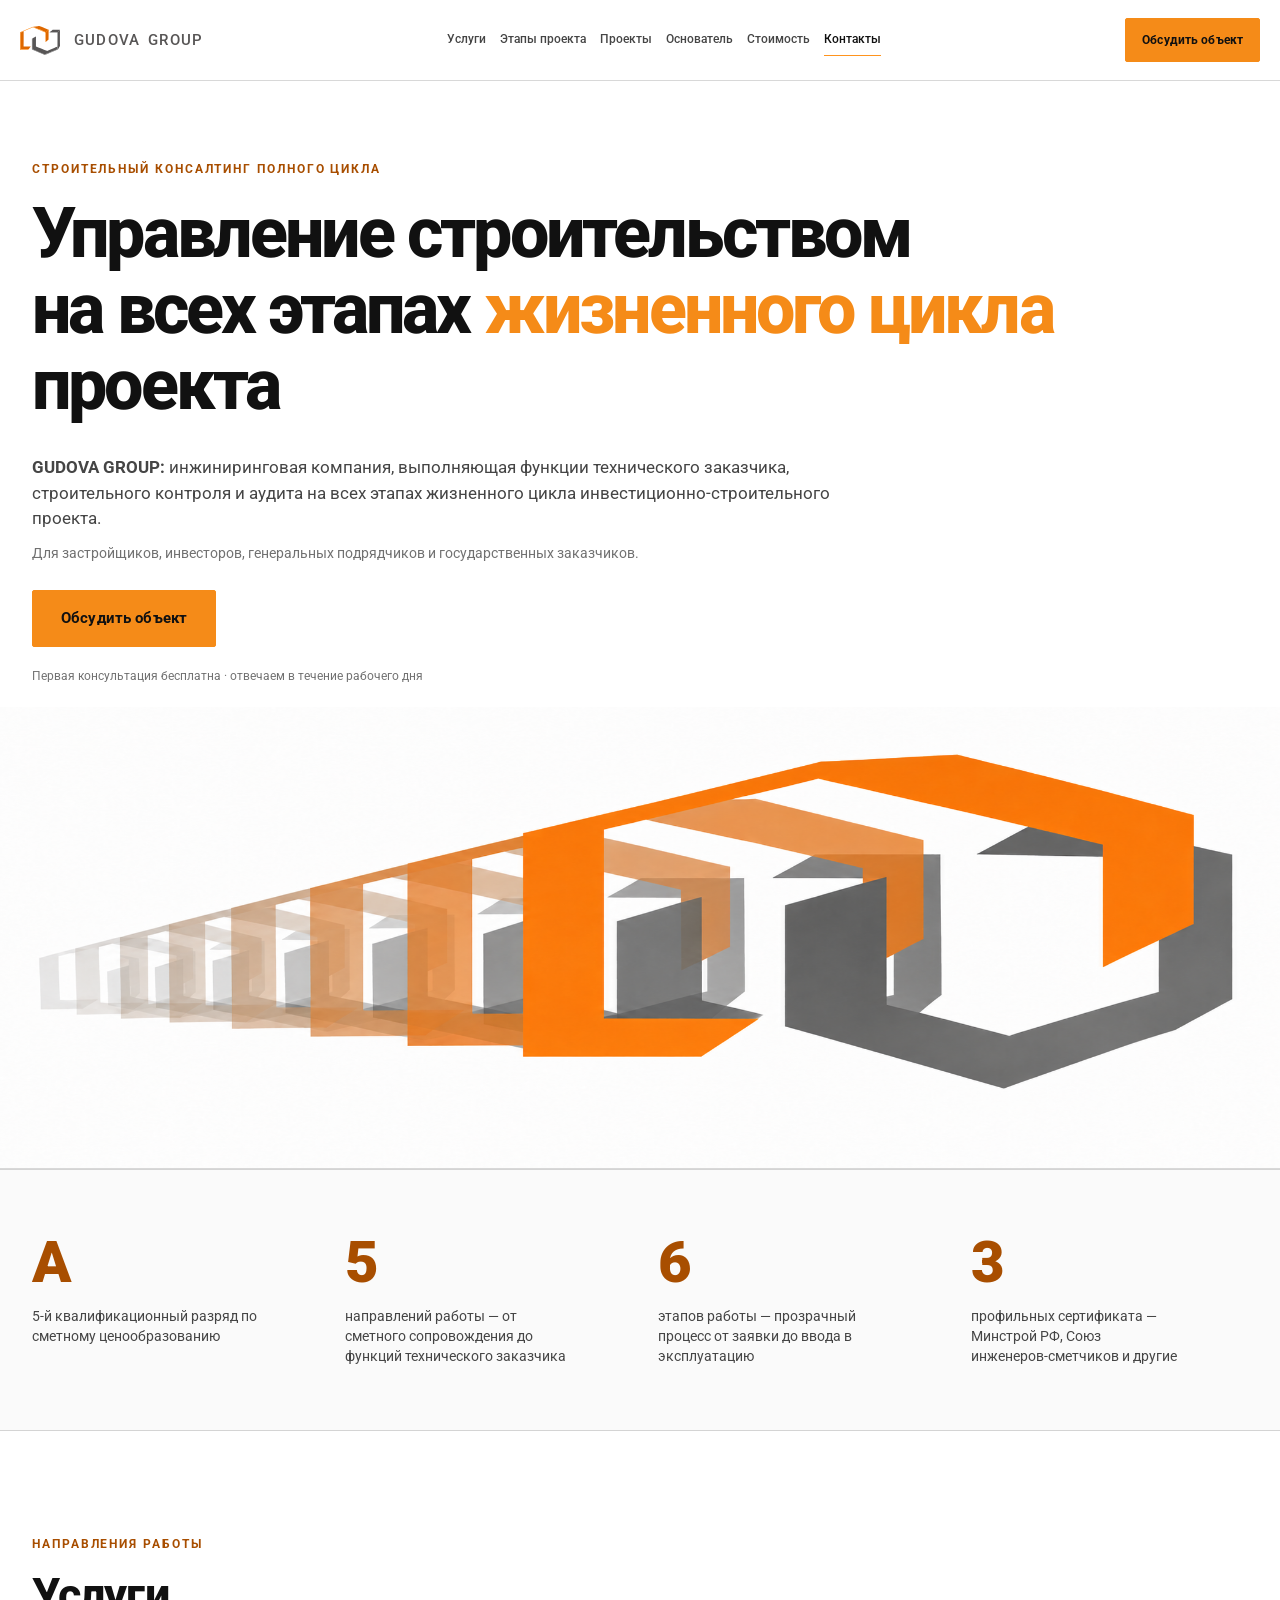
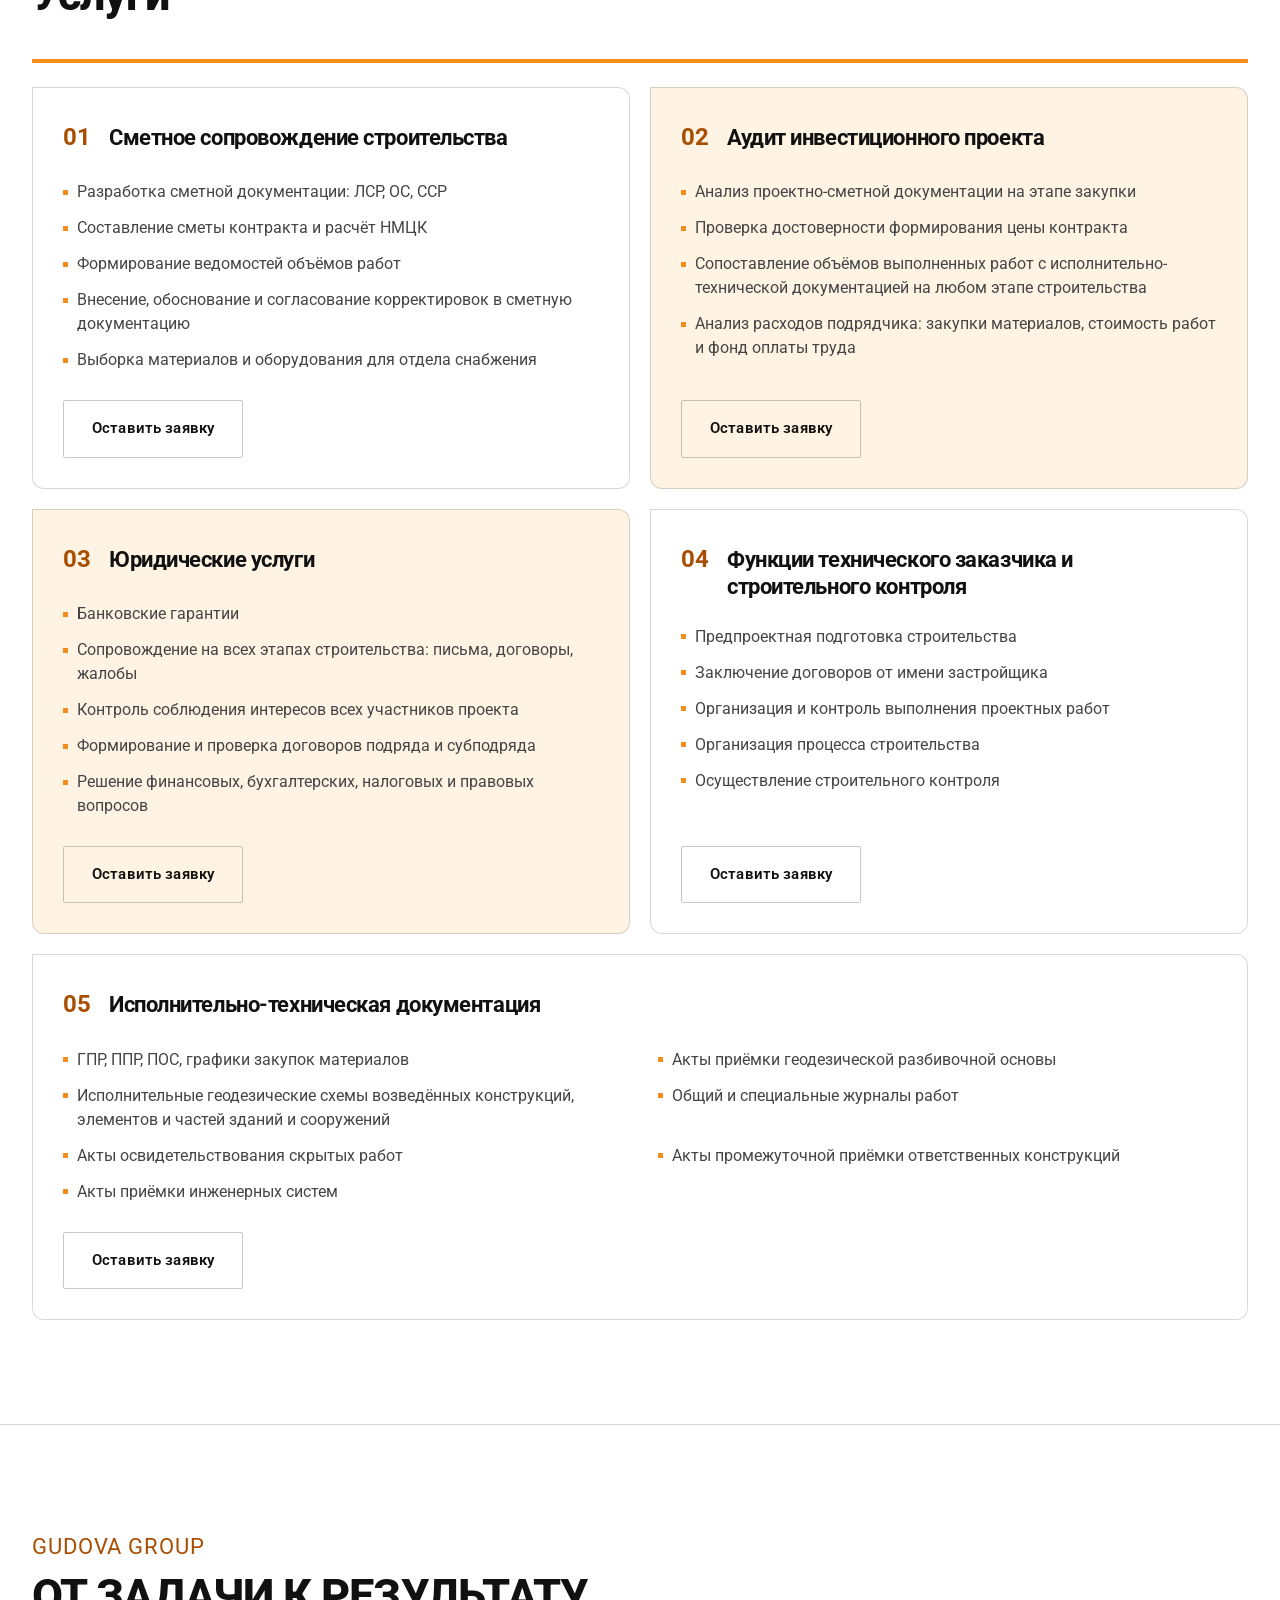
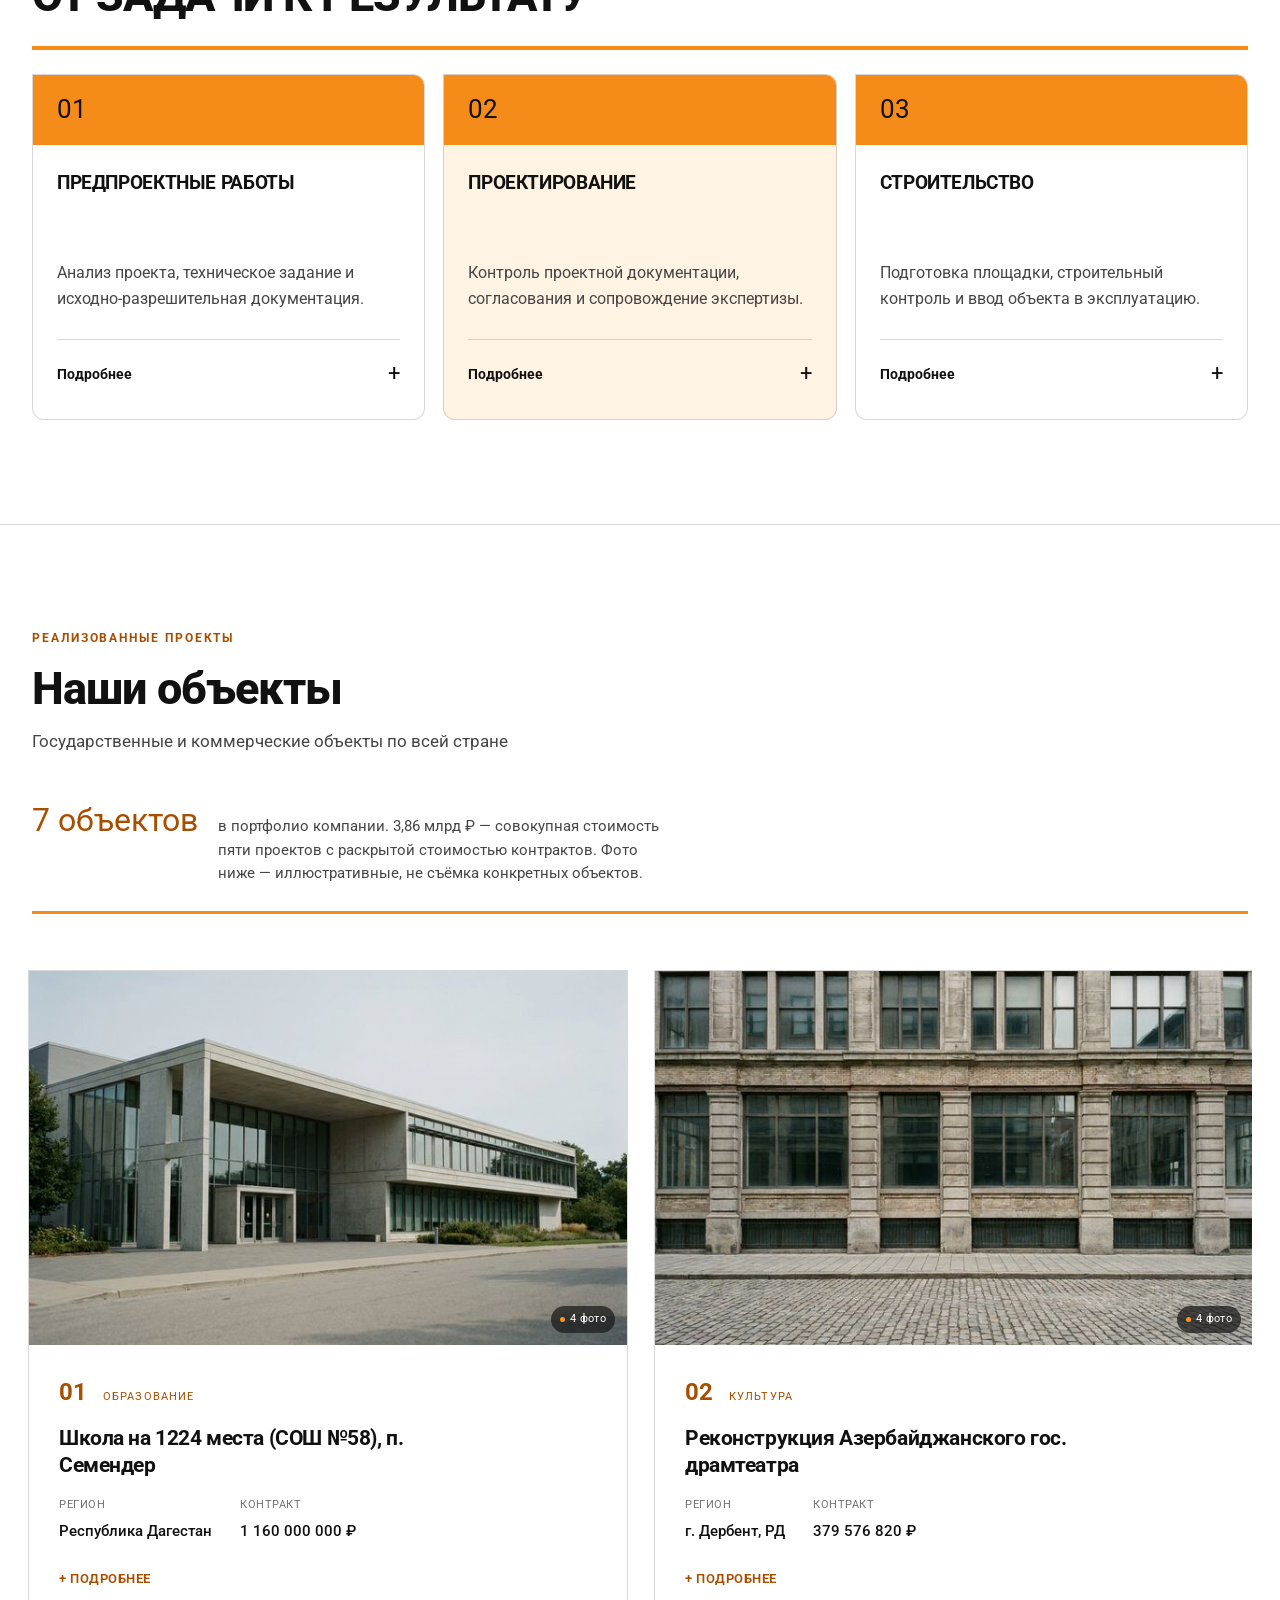
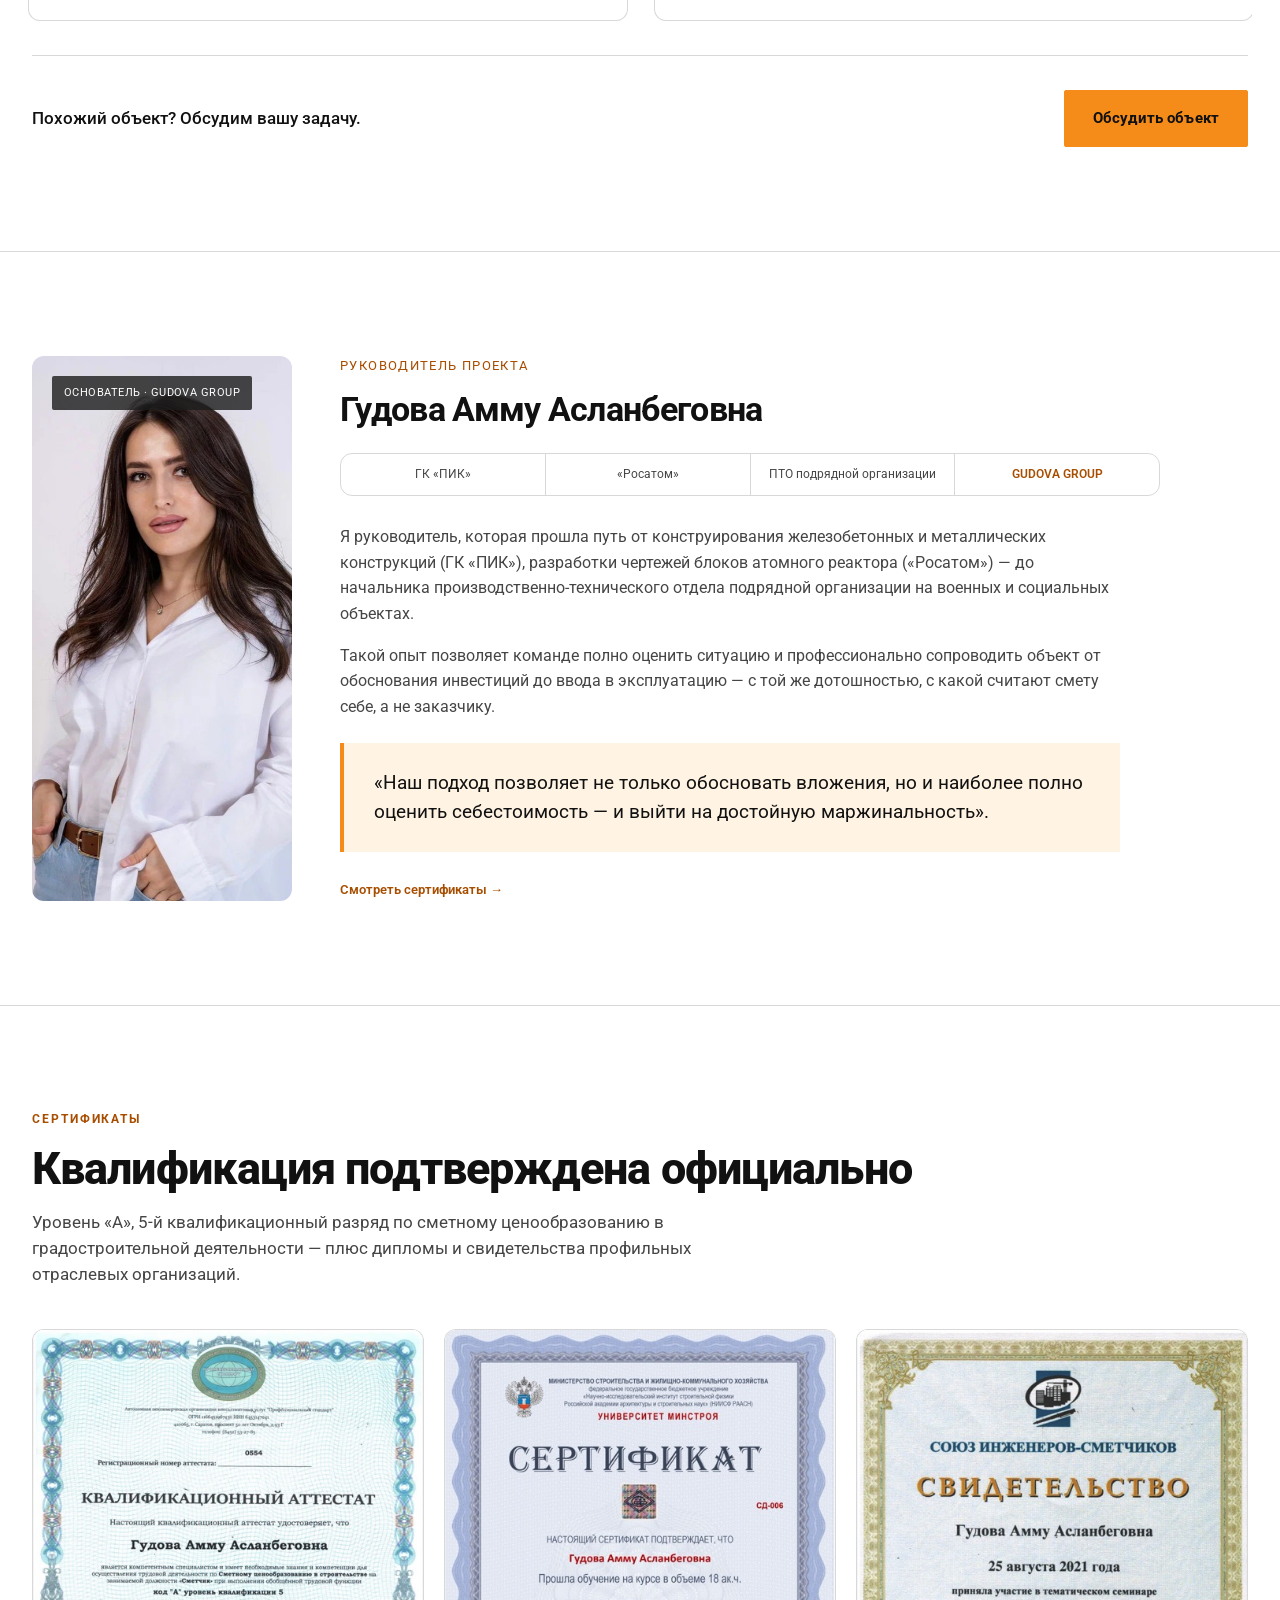
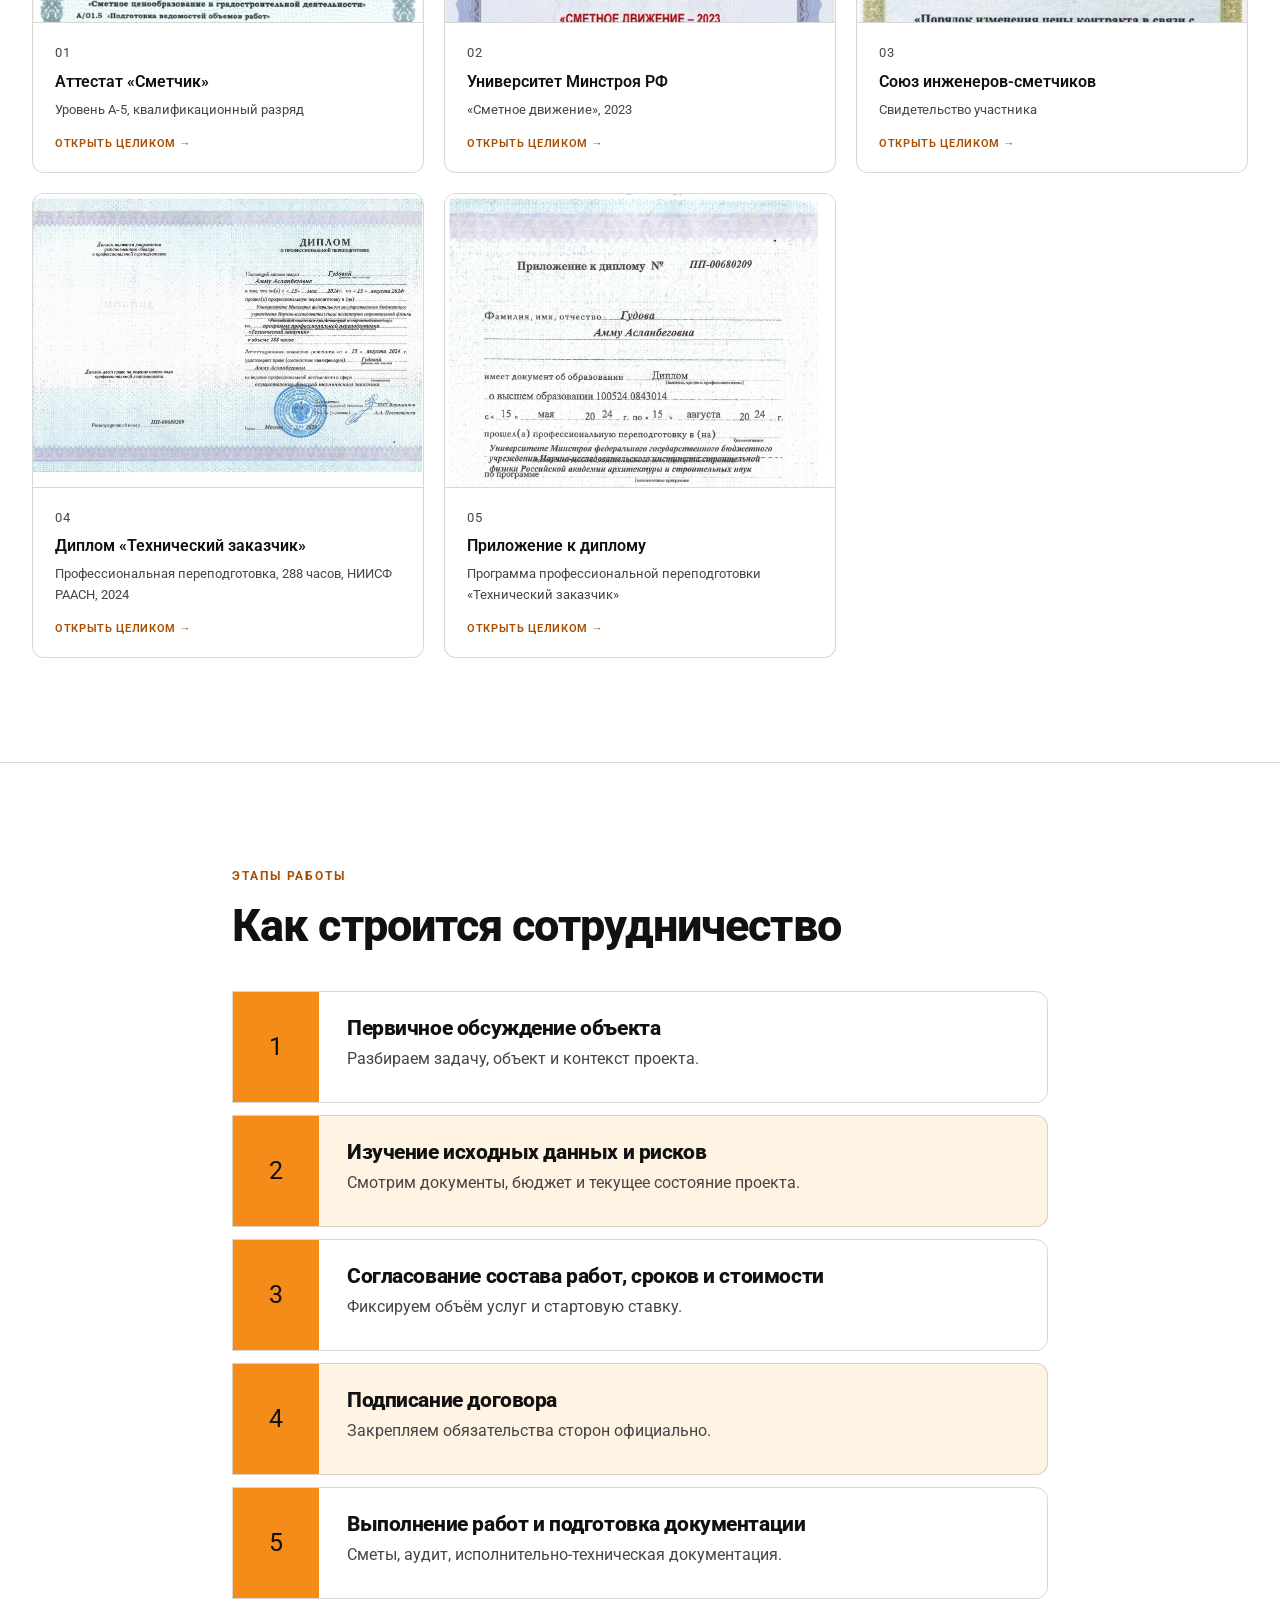
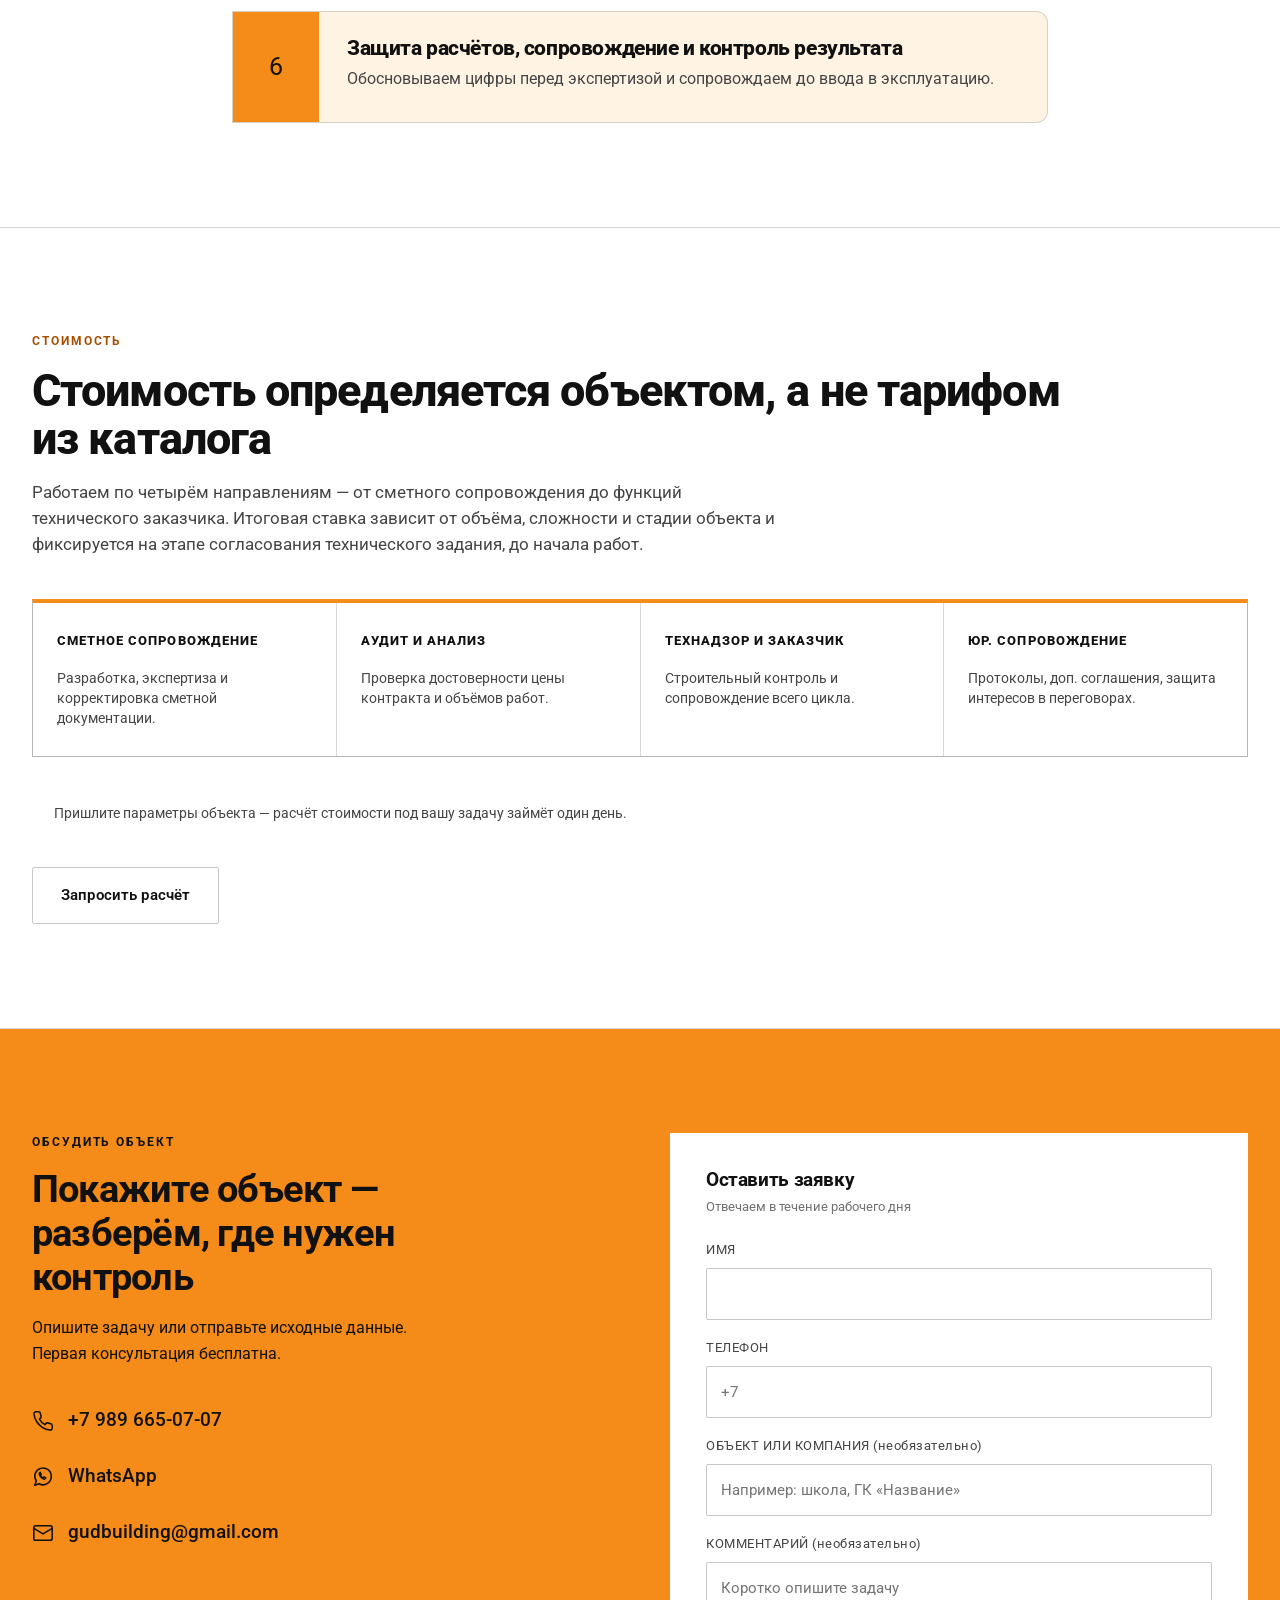
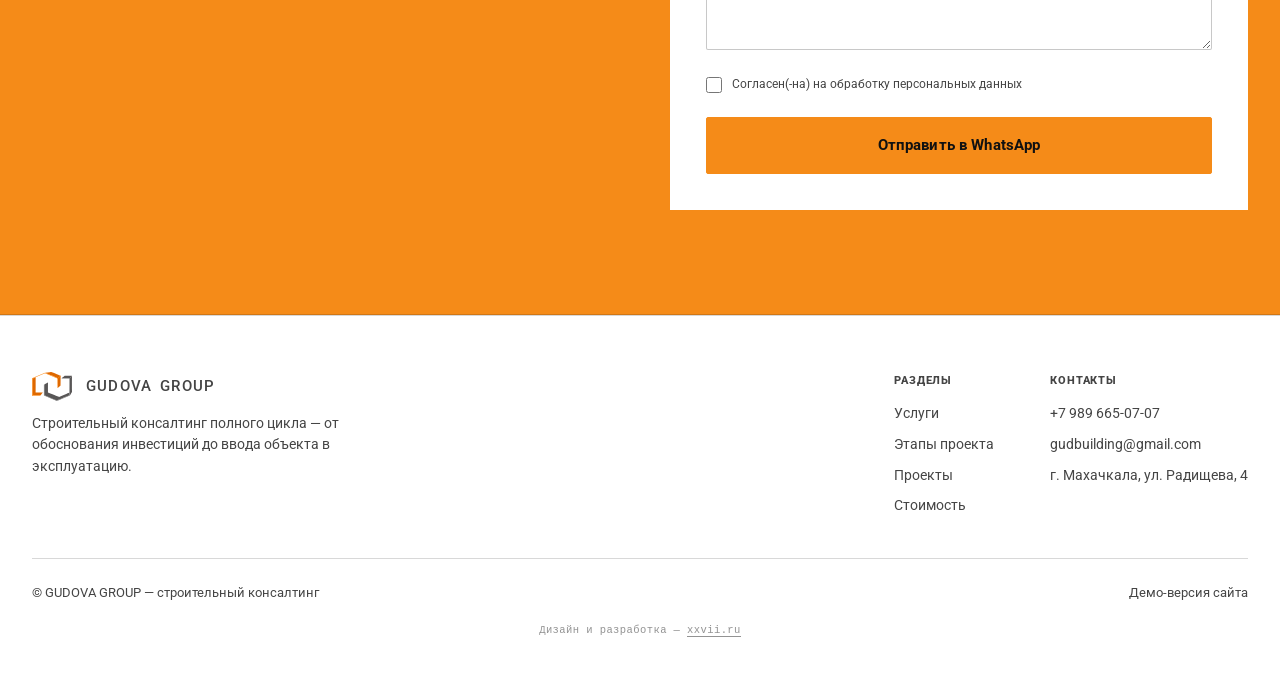
==== commit 70a42a2e: "Add diploma "Технический заказчик" + appendix to certificates section (v1 and v2) Co-Authored-By: Cl" ====
--- a/index-v2.html
+++ b/index-v2.html
@@ -502,6 +502,16 @@
         <span class="ci-body"><span class="ci-num">03</span><b>Союз инженеров-сметчиков</b><span>Свидетельство участника</span></span>
         <span class="ci-view">Открыть целиком →</span>
       </button>
+      <button class="cert-item" data-lightbox="assets/images/cert-diplom-tz.jpg" data-lightbox-group="certs" data-caption="Диплом о профессиональной переподготовке «Технический заказчик», НИИСФ РААСН, 2024" aria-label="Открыть скан целиком: диплом о профессиональной переподготовке «Технический заказчик»">
+        <span class="ci-shot"><img src="assets/images/cert-diplom-tz.jpg" width="1600" height="1162" alt="Диплом о профессиональной переподготовке «Технический заказчик»" loading="lazy"></span>
+        <span class="ci-body"><span class="ci-num">04</span><b>Диплом «Технический заказчик»</b><span>Профессиональная переподготовка, 288 часов, НИИСФ РААСН, 2024</span></span>
+        <span class="ci-view">Открыть целиком →</span>
+      </button>
+      <button class="cert-item" data-lightbox="assets/images/cert-diplom-tz-prilozhenie.jpg" data-lightbox-group="certs" data-caption="Приложение к диплому «Технический заказчик» — программа переподготовки" aria-label="Открыть скан целиком: приложение к диплому «Технический заказчик»">
+        <span class="ci-shot"><img src="assets/images/cert-diplom-tz-prilozhenie.jpg" width="1200" height="1651" alt="Приложение к диплому «Технический заказчик»" loading="lazy"></span>
+        <span class="ci-body"><span class="ci-num">05</span><b>Приложение к диплому</b><span>Программа профессиональной переподготовки «Технический заказчик»</span></span>
+        <span class="ci-view">Открыть целиком →</span>
+      </button>
     </div>
   </div>
 </section>
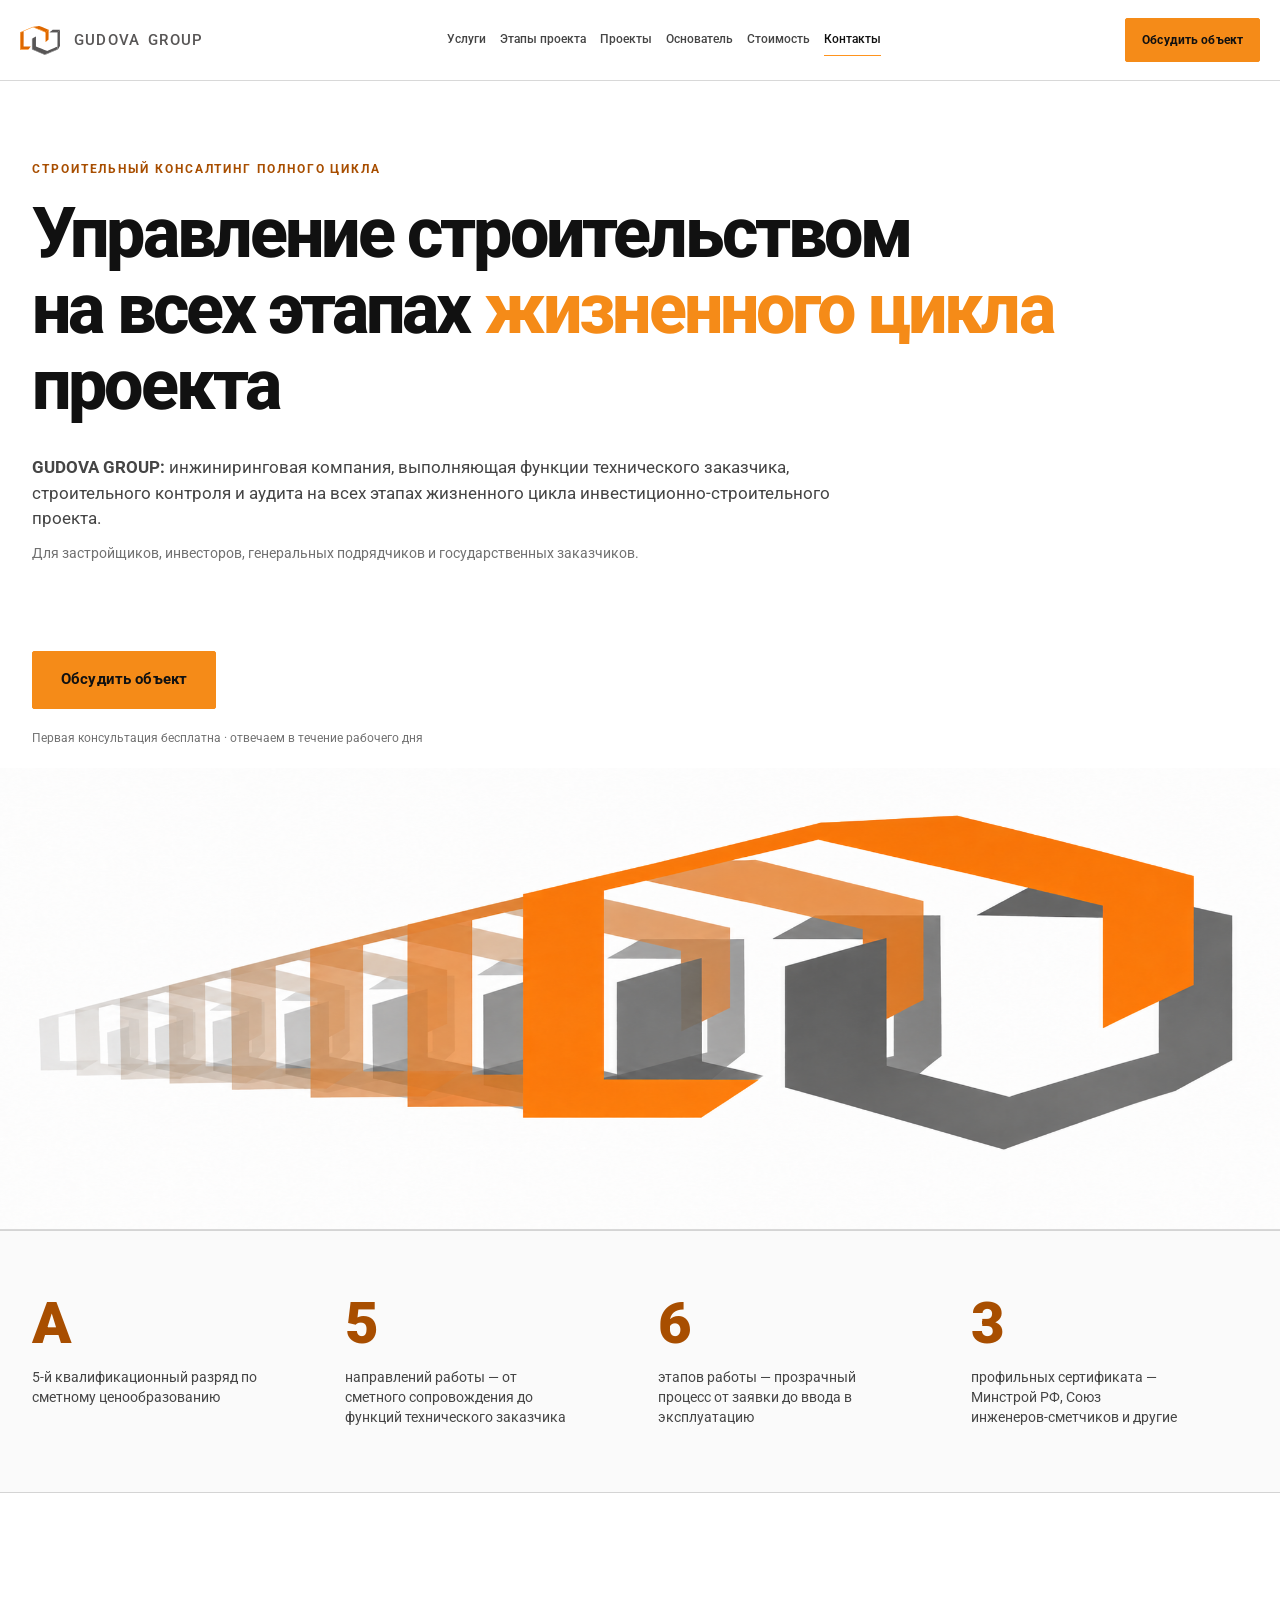
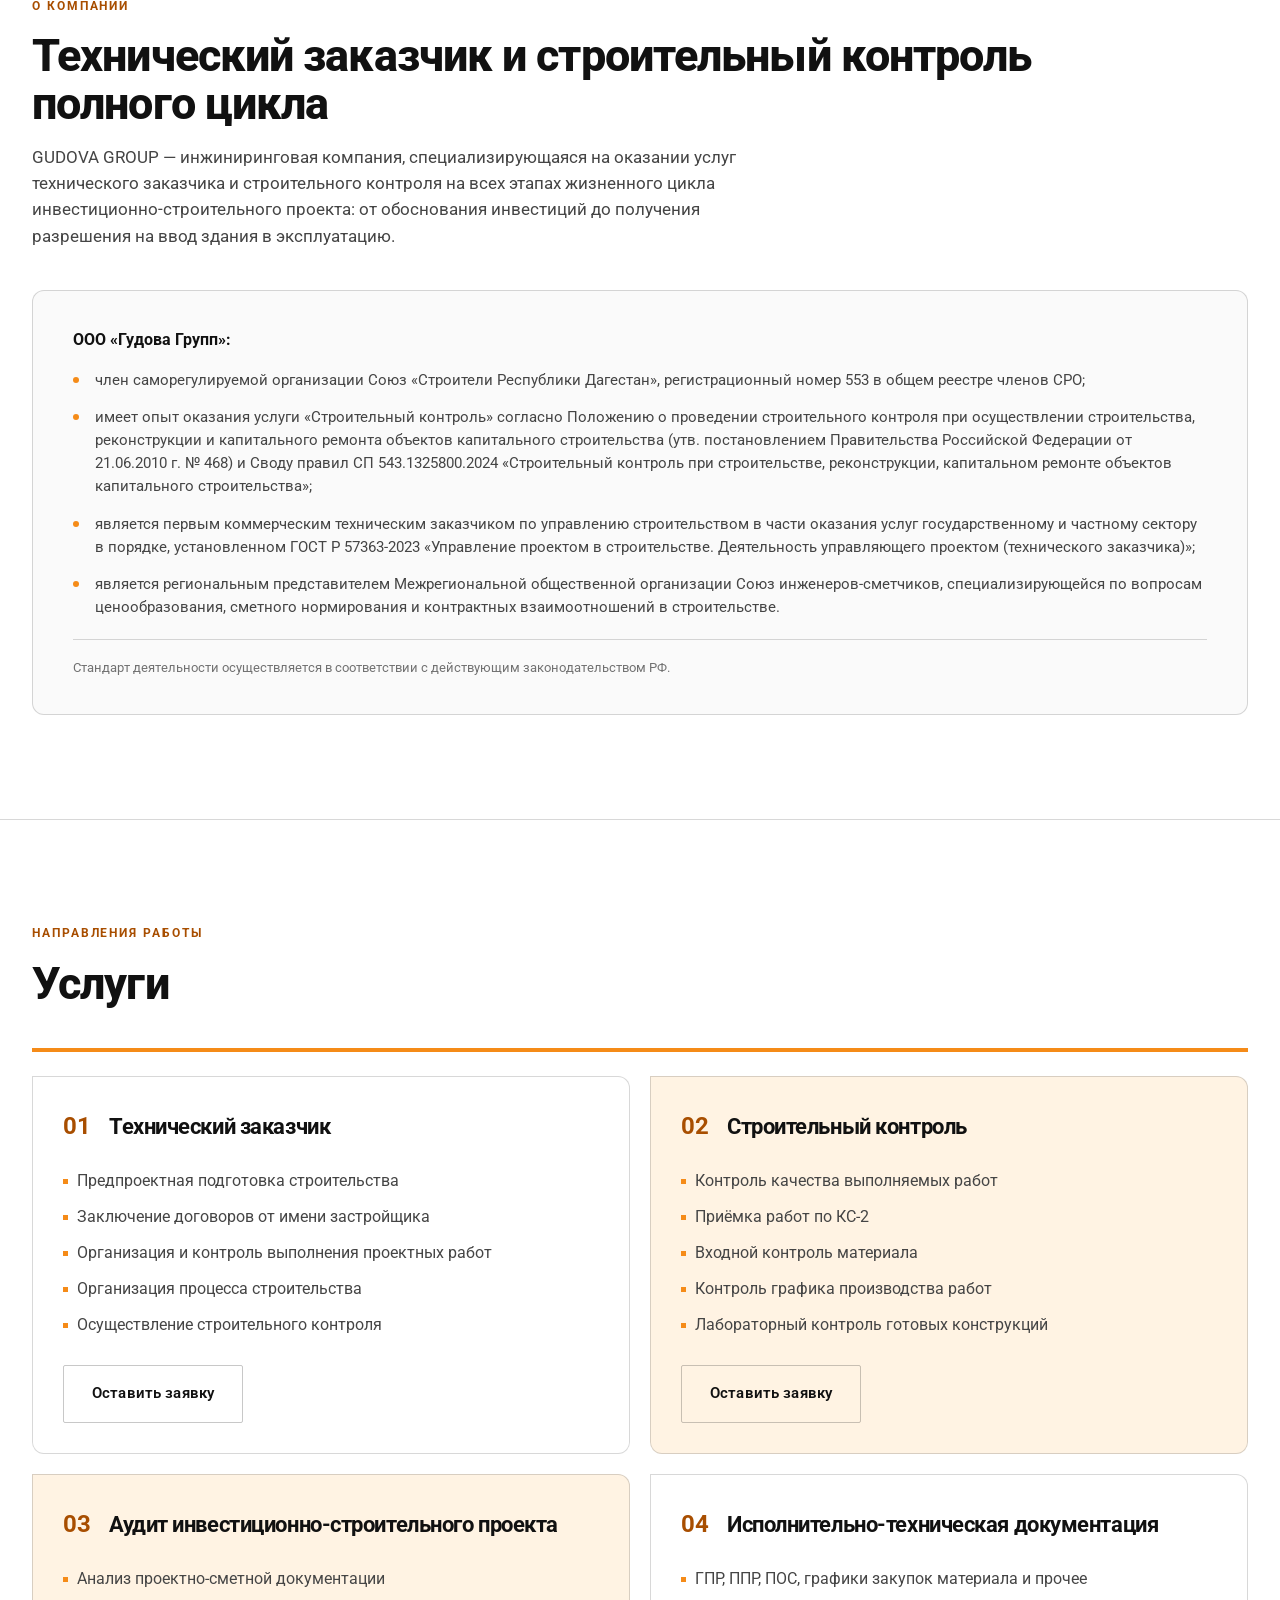
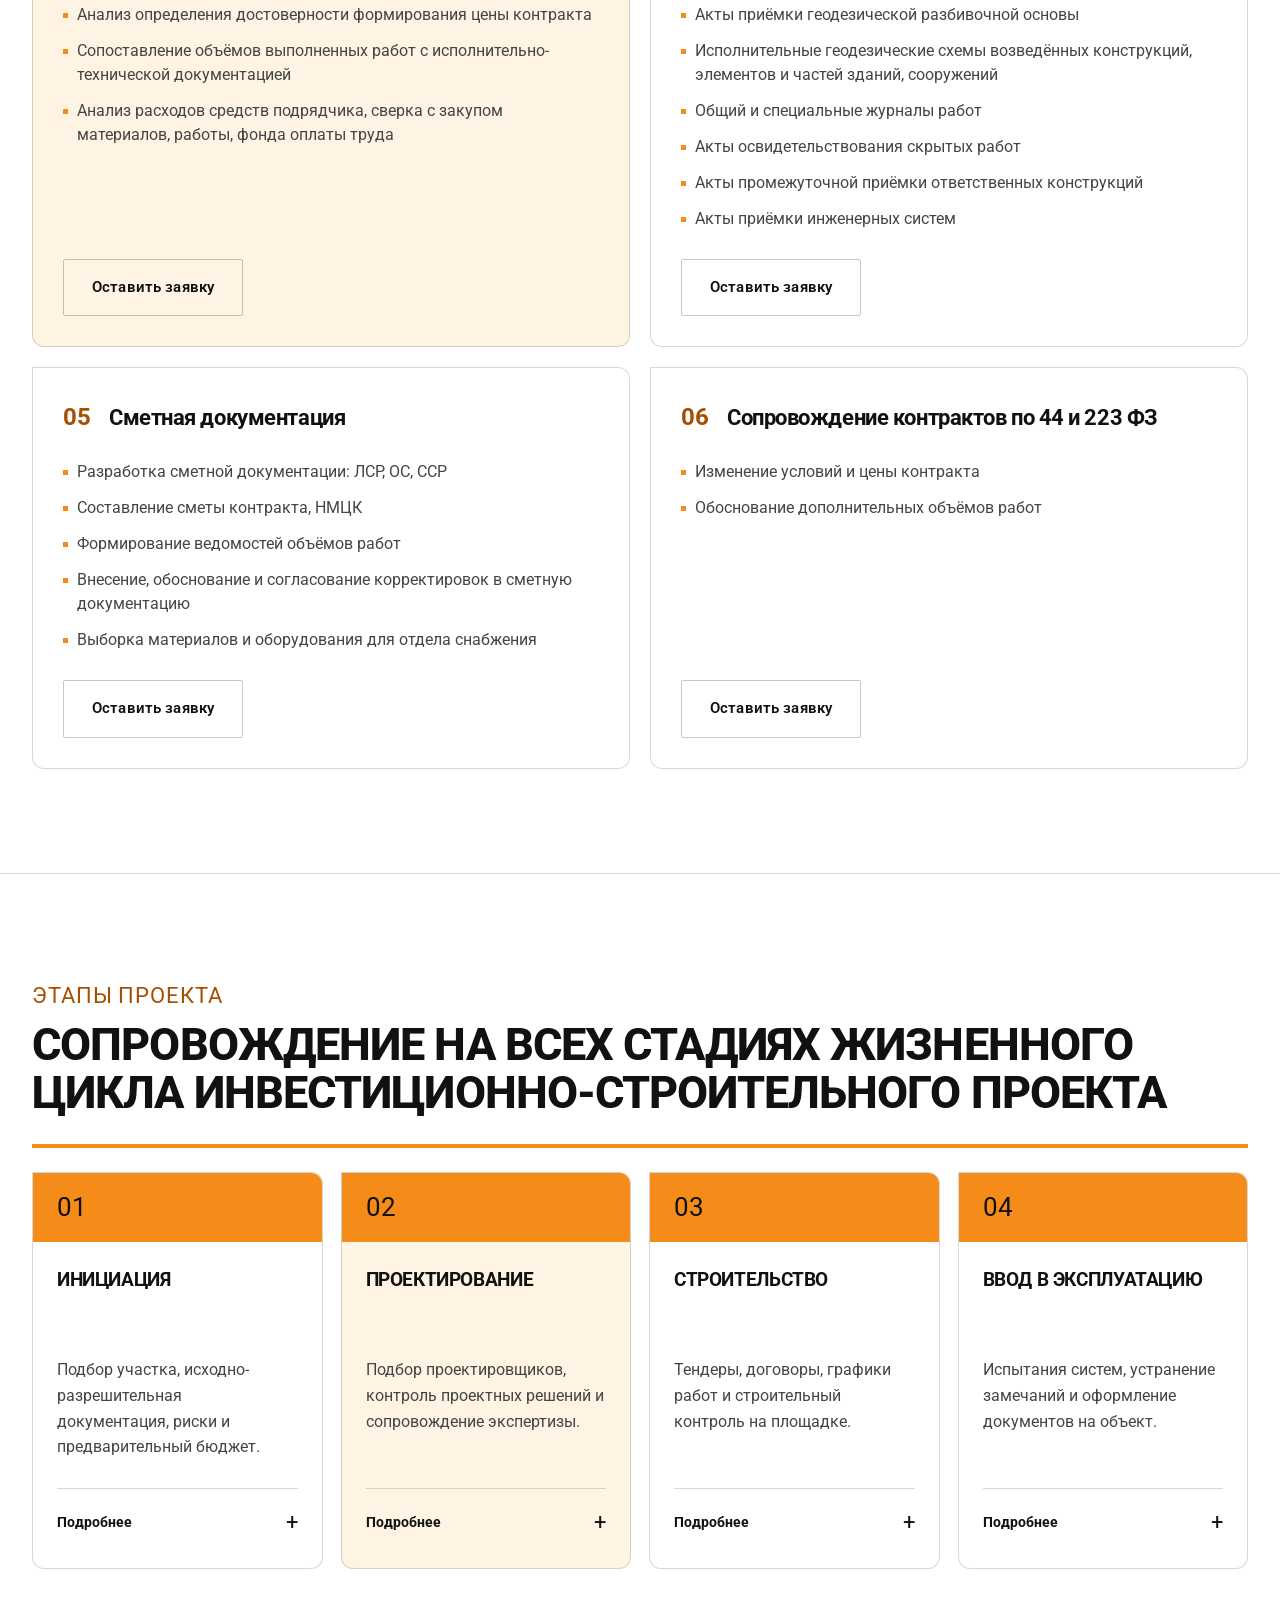
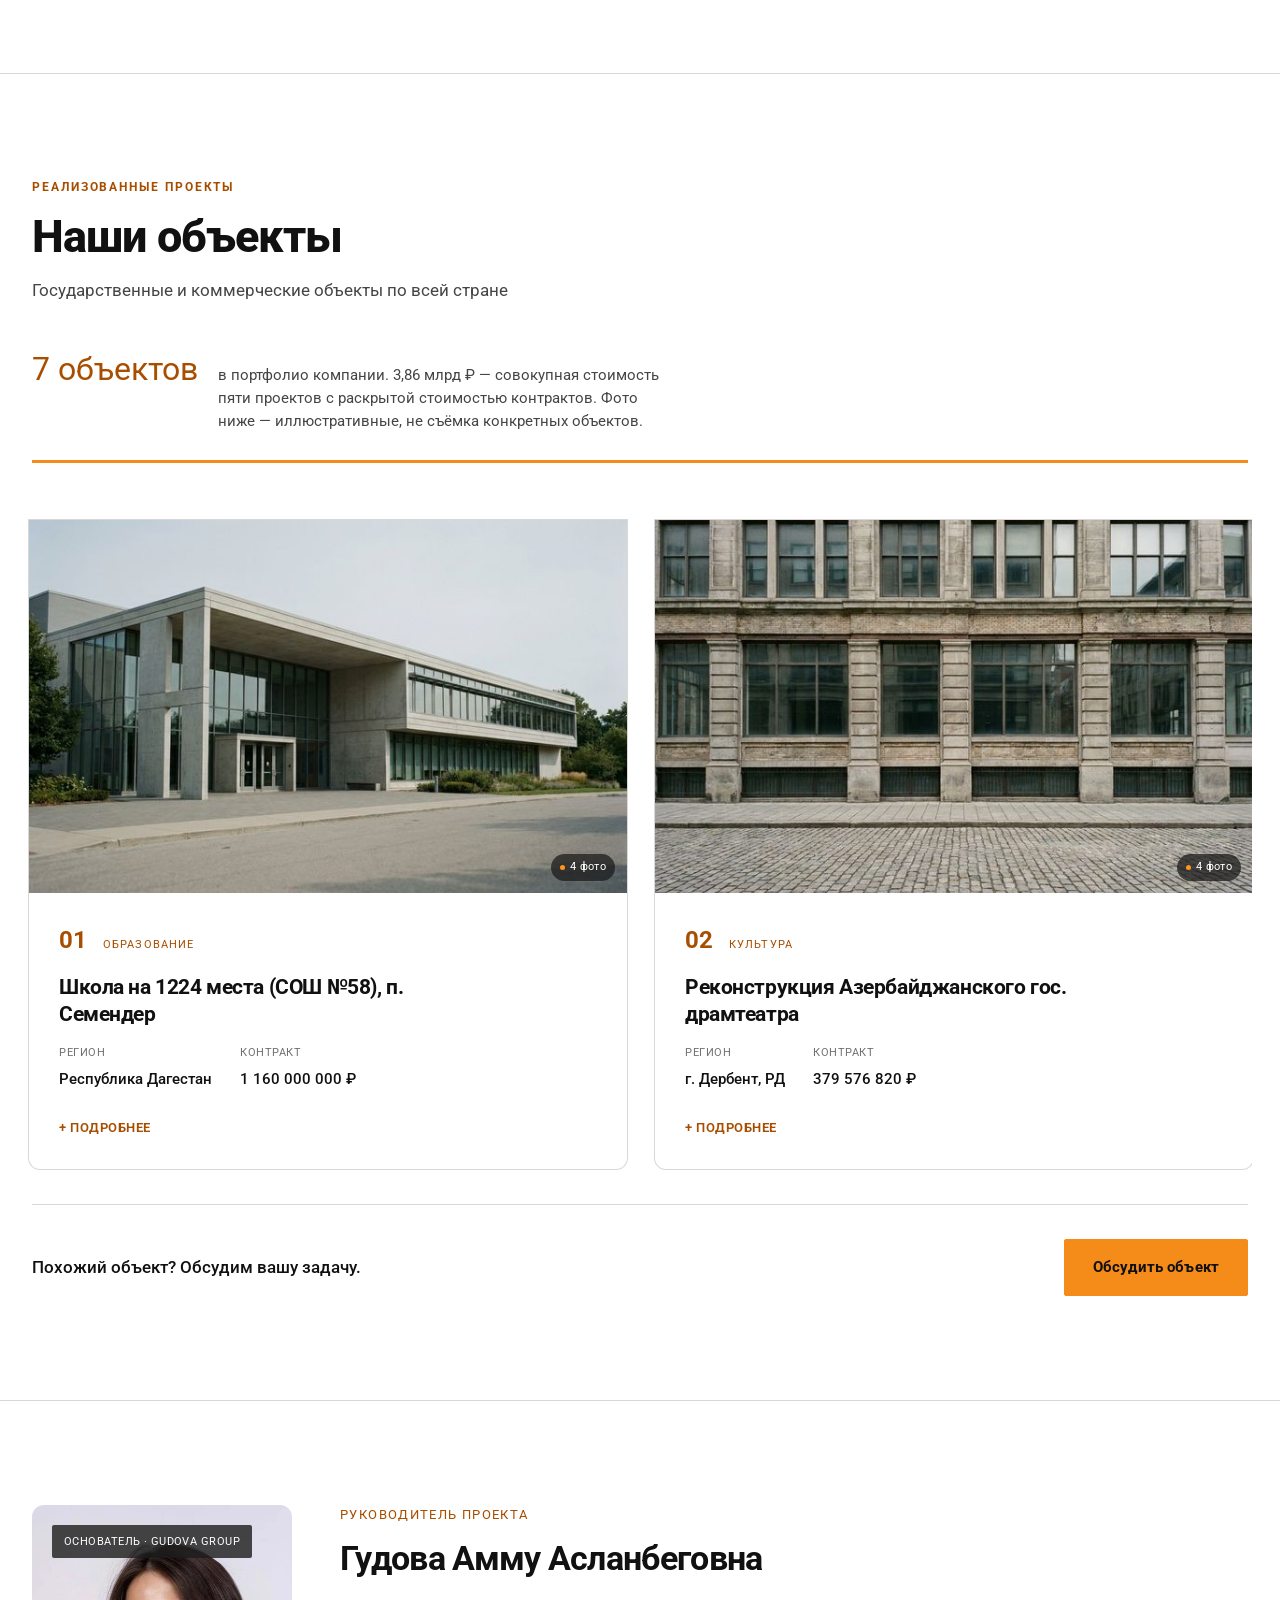
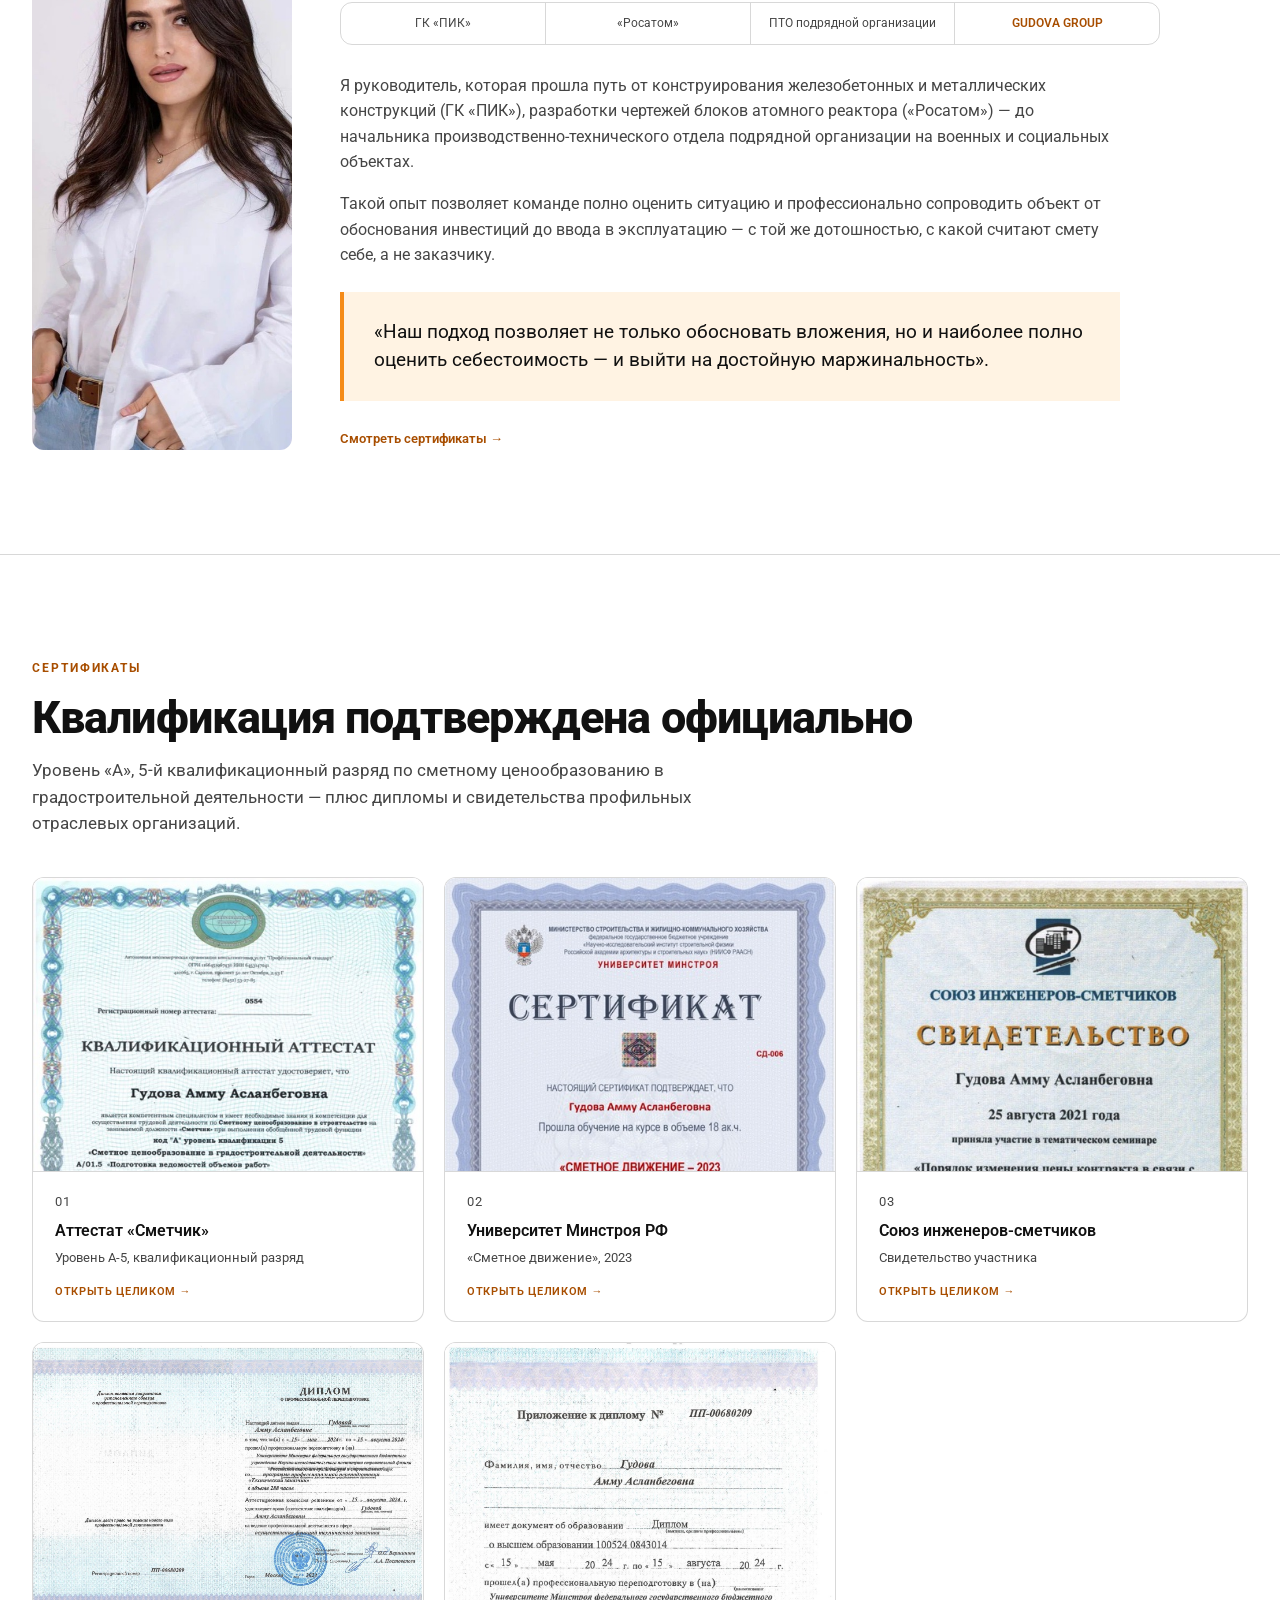
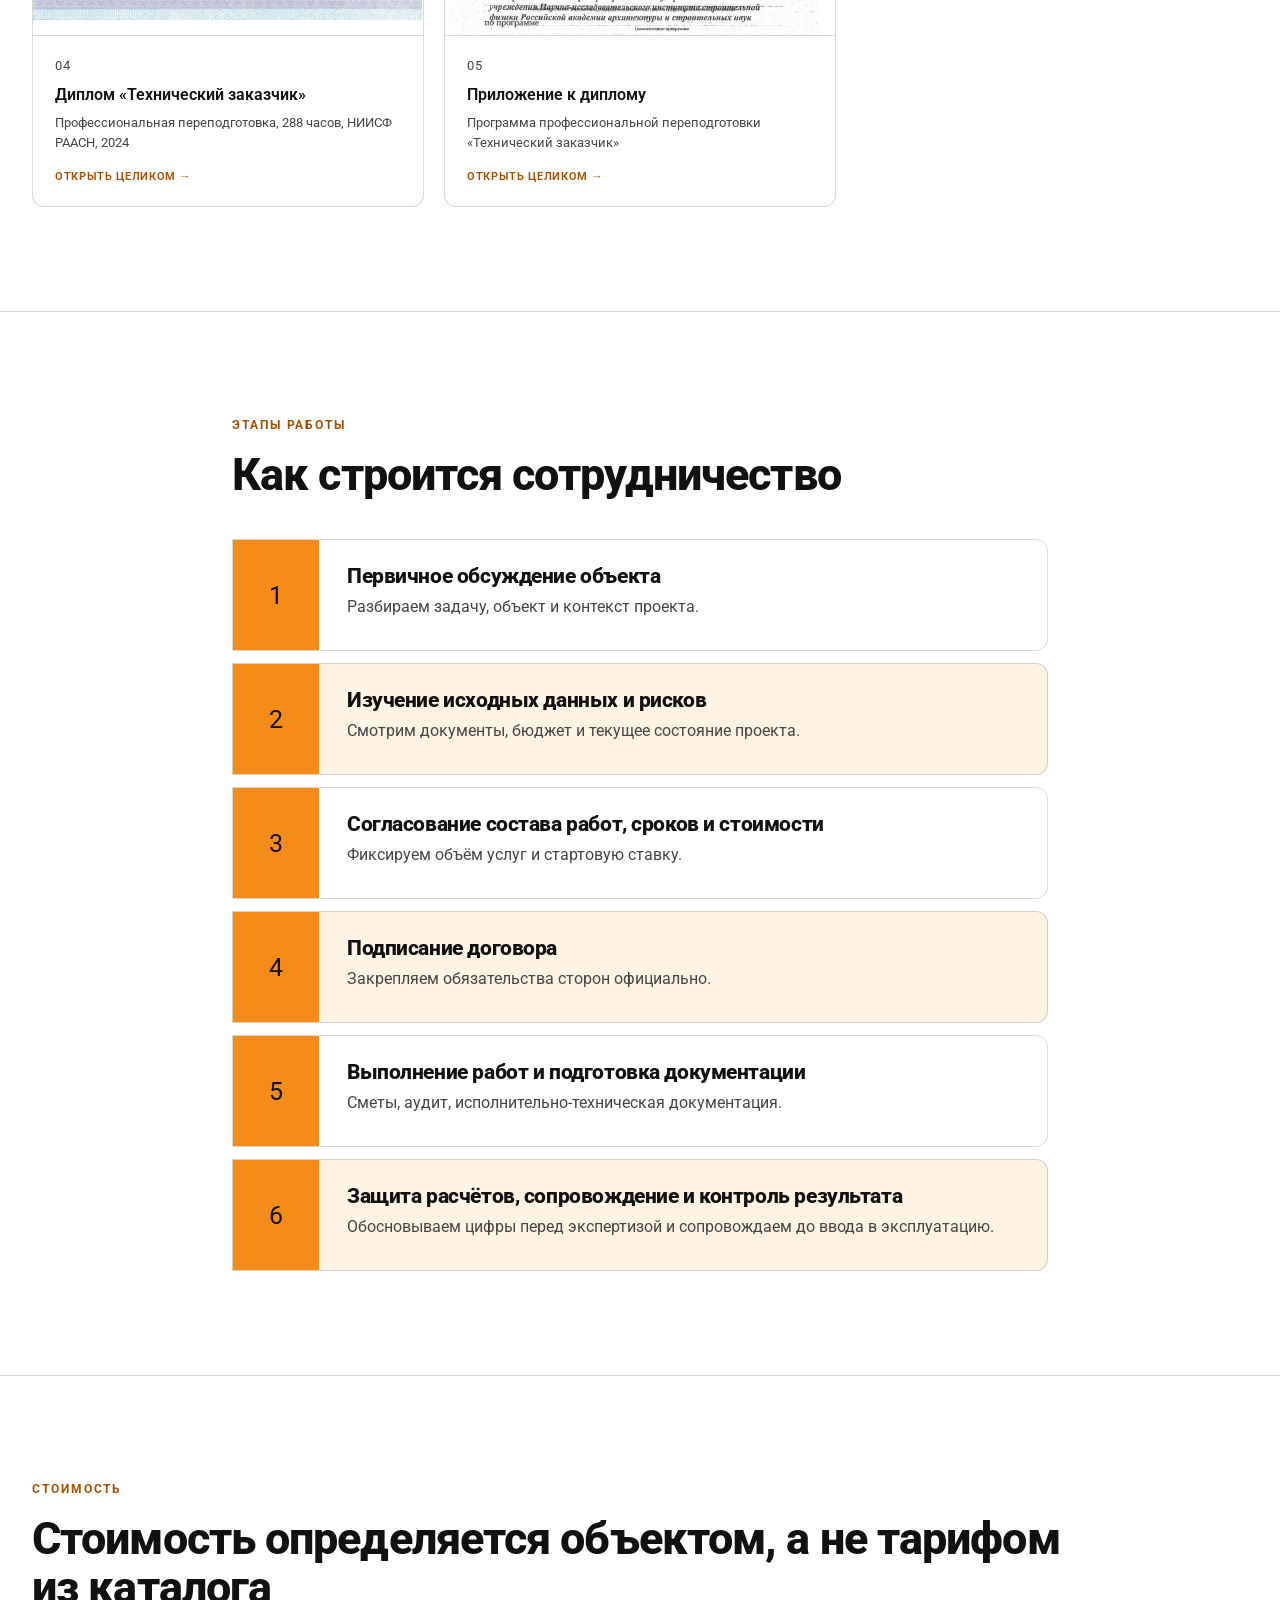
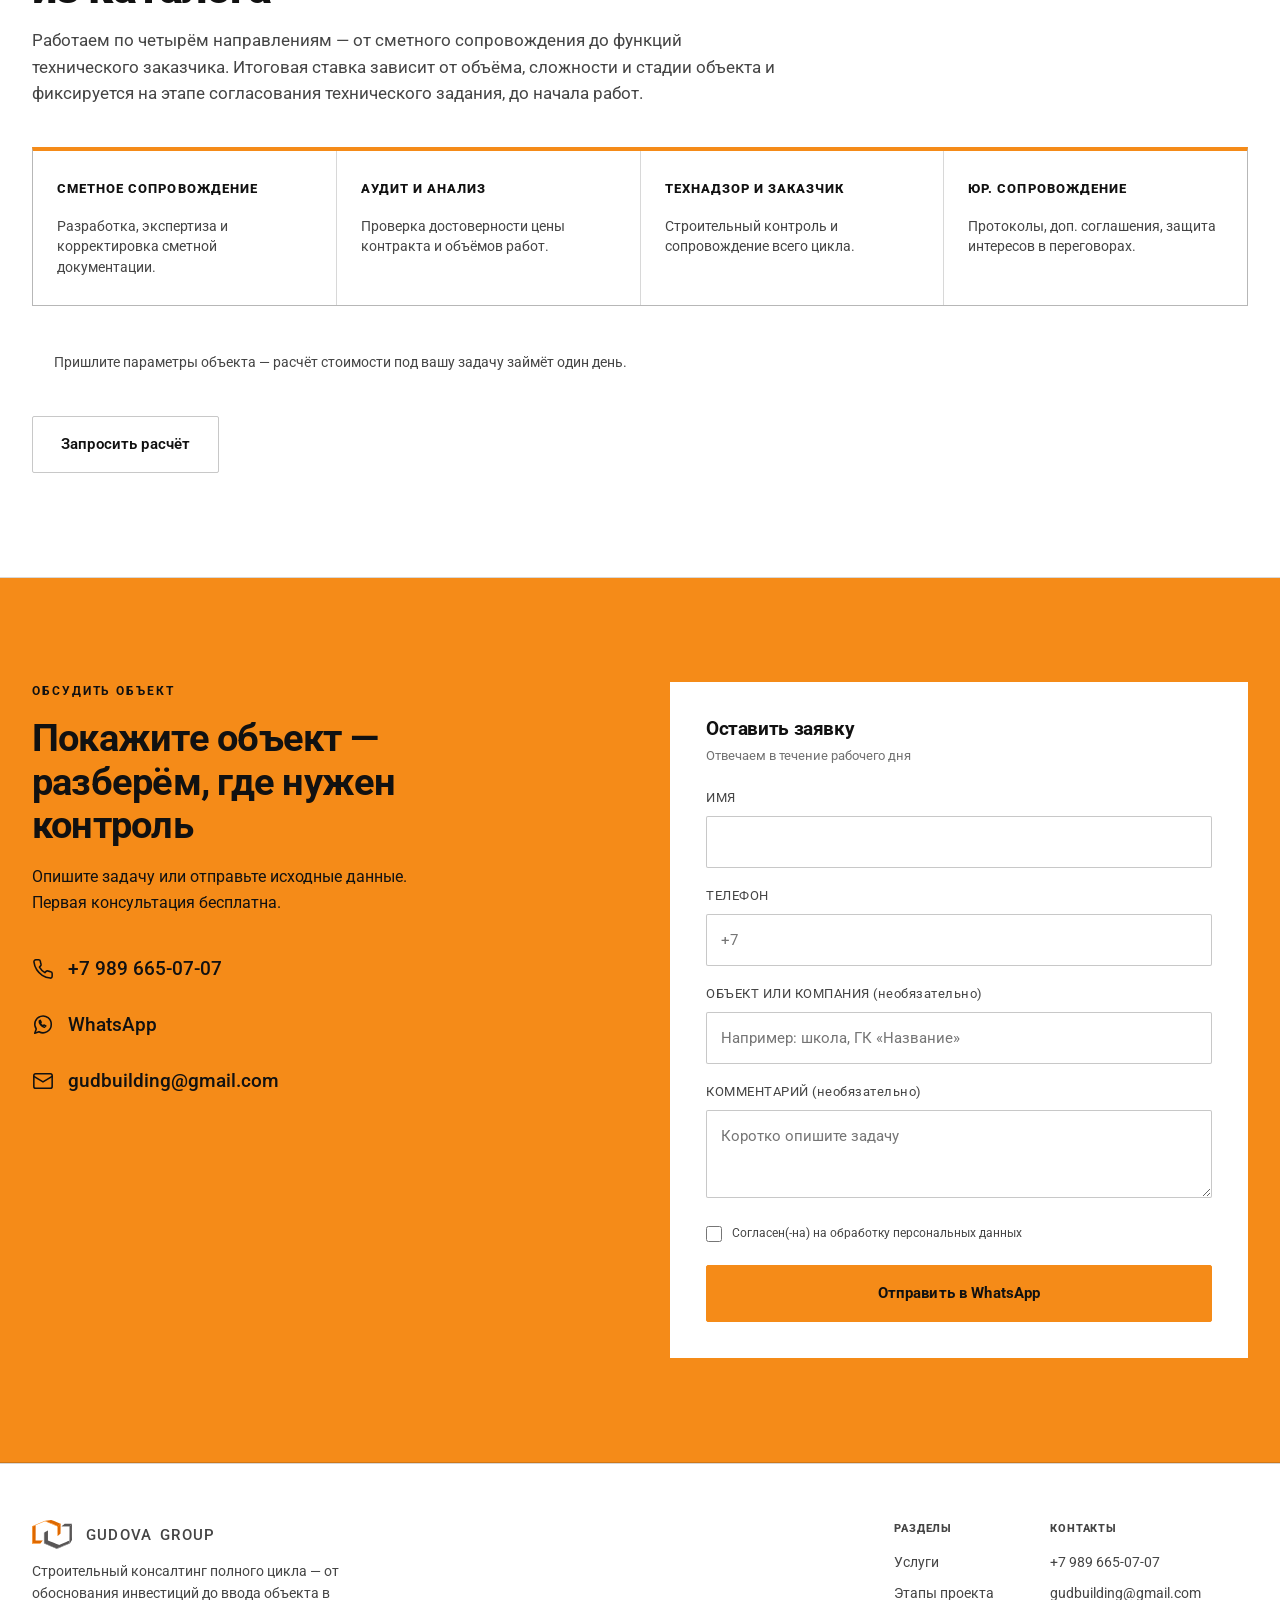
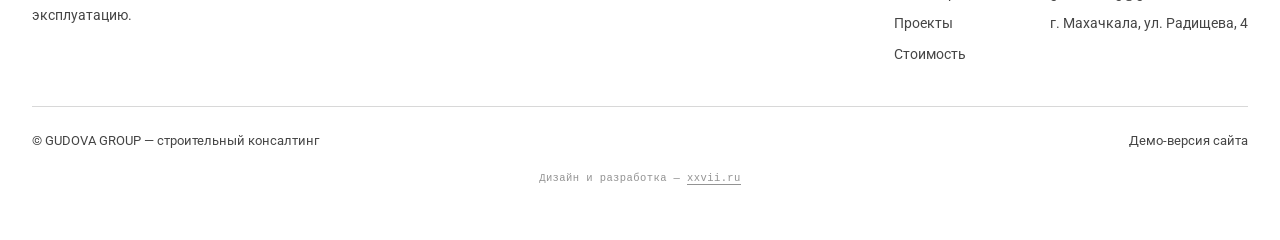
==== commit 8b528ac0: "Rework services (6 cards), lifecycle stages (4 stages), add О компании/СРО trust section, nav servic" ====
--- a/index-v2.html
+++ b/index-v2.html
@@ -23,7 +23,7 @@
 <link rel="preconnect" href="https://fonts.googleapis.com">
 <link rel="preconnect" href="https://fonts.gstatic.com" crossorigin>
 <link href="https://fonts.googleapis.com/css2?family=Roboto:wght@400;500;700;900&display=swap" rel="stylesheet">
-<link rel="stylesheet" href="assets/css/main-v2.css?v=1">
+<link rel="stylesheet" href="assets/css/main-v2.css?v=2">
 
 <script type="application/ld+json">
 {
@@ -68,7 +68,17 @@
       GUDOVA <span class="g2">GROUP</span>
     </a>
     <nav class="nav-links" aria-label="Разделы страницы">
-      <a href="#risks">Услуги</a>
+      <div class="nav-item">
+        <a href="#risks">Услуги</a>
+        <div class="nav-dropdown">
+          <a href="#svc-tz">Технический заказчик</a>
+          <a href="#svc-sk">Строительный контроль</a>
+          <a href="#svc-audit">Аудит инвестиционно-строительного проекта</a>
+          <a href="#svc-itd">Исполнительно-техническая документация</a>
+          <a href="#svc-smeta">Сметная документация</a>
+          <a href="#svc-44-223">Сопровождение контрактов по 44 и 223 ФЗ</a>
+        </div>
+      </div>
       <a href="#services">Этапы проекта</a>
       <a href="#projects">Проекты</a>
       <a href="#about">Основатель</a>
@@ -110,6 +120,13 @@
         <h1>Управление строительством<br>на всех этапах <span class="accent">жизненного цикла</span> проекта</h1>
         <p class="lede"><strong>GUDOVA GROUP:</strong> инжиниринговая компания, выполняющая функции технического заказчика, строительного контроля и аудита на всех этапах жизненного цикла инвестиционно-строительного проекта.</p>
         <p class="audience">Для застройщиков, инвесторов, генеральных подрядчиков и государственных заказчиков.</p>
+        <div class="hero-rotator" aria-hidden="true">
+          <span>Организация, планирование и управление полным циклом строительства</span>
+          <span>Контроль качества выполняемых работ</span>
+          <span>Оптимизация и экономия бюджета</span>
+          <span>Соблюдение сроков производства работ</span>
+          <span>Сопровождение на этапе проектирования и формирования бюджета</span>
+        </div>
         <div class="hero-ctas">
           <a href="#contacts" class="btn btn-primary" data-analytics="hero_primary_cta_click">Обсудить объект</a>
         </div>
@@ -143,6 +160,26 @@
   </div>
 </section>
 
+<section class="about-company" id="about-company">
+  <div class="wrap">
+    <div class="section-head">
+      <div class="eyebrow">О компании</div>
+      <h2>Технический заказчик и строительный контроль полного цикла</h2>
+      <p>GUDOVA GROUP — инжиниринговая компания, специализирующаяся на оказании услуг технического заказчика и строительного контроля на всех этапах жизненного цикла инвестиционно-строительного проекта: от обоснования инвестиций до получения разрешения на ввод здания в эксплуатацию.</p>
+    </div>
+    <div class="ac-trust">
+      <div class="ac-trust-head">ООО «Гудова Групп»:</div>
+      <ul class="ac-trust-list">
+        <li>член саморегулируемой организации Союз «Строители Республики Дагестан», регистрационный номер 553 в общем реестре членов СРО;</li>
+        <li>имеет опыт оказания услуги «Строительный контроль» согласно Положению о проведении строительного контроля при осуществлении строительства, реконструкции и капитального ремонта объектов капитального строительства (утв. постановлением Правительства Российской Федерации от 21.06.2010 г. № 468) и Своду правил СП 543.1325800.2024 «Строительный контроль при строительстве, реконструкции, капитальном ремонте объектов капитального строительства»;</li>
+        <li>является первым коммерческим техническим заказчиком по управлению строительством в части оказания услуг государственному и частному сектору в порядке, установленном ГОСТ Р 57363-2023 «Управление проектом в строительстве. Деятельность управляющего проектом (технического заказчика)»;</li>
+        <li>является региональным представителем Межрегиональной общественной организации Союз инженеров-сметчиков, специализирующейся по вопросам ценообразования, сметного нормирования и контрактных взаимоотношений в строительстве.</li>
+      </ul>
+      <p class="ac-legal-note">Стандарт деятельности осуществляется в соответствии с действующим законодательством РФ.</p>
+    </div>
+  </div>
+</section>
+
 <section class="service-catalog" id="risks">
   <div class="wrap">
     <div class="section-head">
@@ -150,40 +187,8 @@
       <h2>Услуги</h2>
     </div>
     <div class="catalog-grid">
-      <article class="catalog-card">
-        <div class="catalog-heading"><span>01</span><h3>Сметное сопровождение строительства</h3></div>
-        <ul class="stage-list">
-          <li>Разработка сметной документации: ЛСР, ОС, ССР</li>
-          <li>Составление сметы контракта и расчёт НМЦК</li>
-          <li>Формирование ведомостей объёмов работ</li>
-          <li>Внесение, обоснование и согласование корректировок в сметную документацию</li>
-          <li>Выборка материалов и оборудования для отдела снабжения</li>
-        </ul>
-        <a class="btn btn-outline" href="#contacts">Оставить заявку</a>
-      </article>
-      <article class="catalog-card">
-        <div class="catalog-heading"><span>02</span><h3>Аудит инвестиционного проекта</h3></div>
-        <ul class="stage-list">
-          <li>Анализ проектно-сметной документации на этапе закупки</li>
-          <li>Проверка достоверности формирования цены контракта</li>
-          <li>Сопоставление объёмов выполненных работ с исполнительно-технической документацией на любом этапе строительства</li>
-          <li>Анализ расходов подрядчика: закупки материалов, стоимость работ и фонд оплаты труда</li>
-        </ul>
-        <a class="btn btn-outline" href="#contacts">Оставить заявку</a>
-      </article>
-      <article class="catalog-card">
-        <div class="catalog-heading"><span>03</span><h3>Юридические услуги</h3></div>
-        <ul class="stage-list">
-          <li>Банковские гарантии</li>
-          <li>Сопровождение на всех этапах строительства: письма, договоры, жалобы</li>
-          <li>Контроль соблюдения интересов всех участников проекта</li>
-          <li>Формирование и проверка договоров подряда и субподряда</li>
-          <li>Решение финансовых, бухгалтерских, налоговых и правовых вопросов</li>
-        </ul>
-        <a class="btn btn-outline" href="#contacts">Оставить заявку</a>
-      </article>
-      <article class="catalog-card">
-        <div class="catalog-heading"><span>04</span><h3>Функции технического заказчика и строительного контроля</h3></div>
+      <article class="catalog-card" id="svc-tz">
+        <div class="catalog-heading"><span>01</span><h3>Технический заказчик</h3></div>
         <ul class="stage-list">
           <li>Предпроектная подготовка строительства</li>
           <li>Заключение договоров от имени застройщика</li>
@@ -193,12 +198,33 @@
         </ul>
         <a class="btn btn-outline" href="#contacts">Оставить заявку</a>
       </article>
-      <article class="catalog-card catalog-card--wide">
-        <div class="catalog-heading"><span>05</span><h3>Исполнительно-техническая документация</h3></div>
+      <article class="catalog-card" id="svc-sk">
+        <div class="catalog-heading"><span>02</span><h3>Строительный контроль</h3></div>
         <ul class="stage-list">
-          <li>ГПР, ППР, ПОС, графики закупок материалов</li>
+          <li>Контроль качества выполняемых работ</li>
+          <li>Приёмка работ по КС-2</li>
+          <li>Входной контроль материала</li>
+          <li>Контроль графика производства работ</li>
+          <li>Лабораторный контроль готовых конструкций</li>
+        </ul>
+        <a class="btn btn-outline" href="#contacts">Оставить заявку</a>
+      </article>
+      <article class="catalog-card" id="svc-audit">
+        <div class="catalog-heading"><span>03</span><h3>Аудит инвестиционно-строительного проекта</h3></div>
+        <ul class="stage-list">
+          <li>Анализ проектно-сметной документации</li>
+          <li>Анализ определения достоверности формирования цены контракта</li>
+          <li>Сопоставление объёмов выполненных работ с исполнительно-технической документацией</li>
+          <li>Анализ расходов средств подрядчика, сверка с закупом материалов, работы, фонда оплаты труда</li>
+        </ul>
+        <a class="btn btn-outline" href="#contacts">Оставить заявку</a>
+      </article>
+      <article class="catalog-card" id="svc-itd">
+        <div class="catalog-heading"><span>04</span><h3>Исполнительно-техническая документация</h3></div>
+        <ul class="stage-list">
+          <li>ГПР, ППР, ПОС, графики закупок материала и прочее</li>
           <li>Акты приёмки геодезической разбивочной основы</li>
-          <li>Исполнительные геодезические схемы возведённых конструкций, элементов и частей зданий и сооружений</li>
+          <li>Исполнительные геодезические схемы возведённых конструкций, элементов и частей зданий, сооружений</li>
           <li>Общий и специальные журналы работ</li>
           <li>Акты освидетельствования скрытых работ</li>
           <li>Акты промежуточной приёмки ответственных конструкций</li>
@@ -206,6 +232,25 @@
         </ul>
         <a class="btn btn-outline" href="#contacts">Оставить заявку</a>
       </article>
+      <article class="catalog-card" id="svc-smeta">
+        <div class="catalog-heading"><span>05</span><h3>Сметная документация</h3></div>
+        <ul class="stage-list">
+          <li>Разработка сметной документации: ЛСР, ОС, ССР</li>
+          <li>Составление сметы контракта, НМЦК</li>
+          <li>Формирование ведомостей объёмов работ</li>
+          <li>Внесение, обоснование и согласование корректировок в сметную документацию</li>
+          <li>Выборка материалов и оборудования для отдела снабжения</li>
+        </ul>
+        <a class="btn btn-outline" href="#contacts">Оставить заявку</a>
+      </article>
+      <article class="catalog-card" id="svc-44-223">
+        <div class="catalog-heading"><span>06</span><h3>Сопровождение контрактов по 44 и 223 ФЗ</h3></div>
+        <ul class="stage-list">
+          <li>Изменение условий и цены контракта</li>
+          <li>Обоснование дополнительных объёмов работ</li>
+        </ul>
+        <a class="btn btn-outline" href="#contacts">Оставить заявку</a>
+      </article>
     </div>
   </div>
 </section>
@@ -213,15 +258,15 @@
 <section class="services" id="services">
   <div class="wrap">
     <div class="section-head stages-heading">
-      <div class="eyebrow">GUDOVA GROUP</div>
-      <h2>От задачи к результату</h2>
+      <div class="eyebrow">Этапы проекта</div>
+      <h2>Сопровождение на всех стадиях жизненного цикла инвестиционно-строительного проекта</h2>
     </div>
     <div class="stages-grid">
 <article class="stage-card">
         <div class="stage-number">01</div>
         <div class="stage-content">
-          <h3>Предпроектные работы</h3>
-          <p class="stage-summary">Анализ проекта, техническое задание и исходно-разрешительная документация.</p>
+          <h3>Инициация</h3>
+          <p class="stage-summary">Подбор участка, исходно-разрешительная документация, риски и предварительный бюджет.</p>
           <button class="stage-toggle" id="stage-toggle-1" aria-expanded="false" aria-controls="stage-details-1" hidden>Подробнее <span aria-hidden="true">+</span></button>
         </div>
       </article>
@@ -229,7 +274,7 @@
         <div class="stage-number">02</div>
         <div class="stage-content">
           <h3>Проектирование</h3>
-          <p class="stage-summary">Контроль проектной документации, согласования и сопровождение экспертизы.</p>
+          <p class="stage-summary">Подбор проектировщиков, контроль проектных решений и сопровождение экспертизы.</p>
           <button class="stage-toggle" id="stage-toggle-2" aria-expanded="false" aria-controls="stage-details-2" hidden>Подробнее <span aria-hidden="true">+</span></button>
         </div>
       </article>
@@ -237,67 +282,77 @@
         <div class="stage-number">03</div>
         <div class="stage-content">
           <h3>Строительство</h3>
-          <p class="stage-summary">Подготовка площадки, строительный контроль и ввод объекта в эксплуатацию.</p>
+          <p class="stage-summary">Тендеры, договоры, графики работ и строительный контроль на площадке.</p>
           <button class="stage-toggle" id="stage-toggle-3" aria-expanded="false" aria-controls="stage-details-3" hidden>Подробнее <span aria-hidden="true">+</span></button>
         </div>
       </article>
+<article class="stage-card">
+        <div class="stage-number">04</div>
+        <div class="stage-content">
+          <h3>Ввод в эксплуатацию</h3>
+          <p class="stage-summary">Испытания систем, устранение замечаний и оформление документов на объект.</p>
+          <button class="stage-toggle" id="stage-toggle-4" aria-expanded="false" aria-controls="stage-details-4" hidden>Подробнее <span aria-hidden="true">+</span></button>
+        </div>
+      </article>
     </div>
 <div class="stage-details" id="stage-details-1" role="region" aria-labelledby="stage-title-1">
-      <h3 id="stage-title-1">01 / Предпроектные работы</h3>
+      <h3 id="stage-title-1">01 / Инициация</h3>
       <ul class="stage-list">
-            <li>Предпроектный анализ</li>
-            <li>Предпроектные работы</li>
-            <li>Разработка технического задания на проектирование</li>
-            <li>Подготовка пакета исходно-разрешительной документации (ИРД)</li>
+            <li>Анализ, подбор земельного участка</li>
+            <li>Сбор предварительных технических условий и исходно-разрешительной документации</li>
+            <li>Анализ рисков и степени реализации</li>
+            <li>Разработка технических заданий</li>
+            <li>Разработка требований к исполнителям (подрядчикам / проектировщикам)</li>
+            <li>Организация проведения инженерных изысканий</li>
+            <li>Составление дорожной карты и предварительного графика строительства</li>
+            <li>Составление / оценка предварительного бюджета строительства</li>
+            <li>Контроль и сопровождение разработки проектной концепции по основным строительным, архитектурным, техническим и технологическим нормам и параметрам</li>
+            <li>Формирование укрупнённого бюджета проекта</li>
+            <li>Подготовка договоров с будущими исполнителями</li>
           </ul>
       <button class="stage-close" data-stage-close="1" hidden>Свернуть подробности</button>
     </div>
 <div class="stage-details" id="stage-details-2" role="region" aria-labelledby="stage-title-2">
       <h3 id="stage-title-2">02 / Проектирование</h3>
       <ul class="stage-list">
-            <li>Подготовительный этап</li>
-            <li>Контроль разработки проектной документации</li>
-            <li>Согласование проектной документации</li>
-            <li>Сопровождение экспертизы проектной документации</li>
-            <li>Аудит и оптимизация проектной документации в случае привлечения технического заказчика после проектирования</li>
+            <li>Подбор проектных организаций</li>
+            <li>Подготовка технического задания</li>
+            <li>Составление и управление графиком выполнения инженерно-изыскательских и проектных работ</li>
+            <li>Формирование точного бюджета проекта на основании ПД</li>
+            <li>Обеспечение проектировщиков исходными материалами</li>
+            <li>Контроль проектных решений на предмет соответствия нормам и бюджету проекта</li>
+            <li>Организация взаимодействия с экспертизой и управление работой с замечаниями</li>
+            <li>Утверждение готовой проектной документации</li>
           </ul>
       <button class="stage-close" data-stage-close="2" hidden>Свернуть подробности</button>
     </div>
 <div class="stage-details" id="stage-details-3" role="region" aria-labelledby="stage-title-3">
       <h3 id="stage-title-3">03 / Строительство</h3>
-      <div class="construction-stages">
-            <div>
-              <h4>Подготовительный этап</h4>
-              <ul class="stage-list">
-                <li>Получение разрешения на строительство</li>
-                <li>Разработка тендерной документации</li>
-                <li>Определение генподрядной организации, оформление и заключение договора генерального подряда</li>
-                <li>Заключение договоров на временное ресурсоснабжение</li>
-                <li>Передача строительной площадки подрядчику</li>
-                <li>Передача геодезической разбивочной основы</li>
-                <li>Контроль мобилизации генподрядчика и организации строительной площадки в соответствии со стройгенпланом</li>
-                <li>Проверка и согласование проекта производства работ (ППР)</li>
-                <li>Получение согласований и разрешений на производство работ от эксплуатирующих организаций</li>
-                <li>Направление извещения о начале строительства в контролирующие органы</li>
-                <li>Передача рабочей документации со штампом «В производство работ» генподрядчику</li>
-              </ul>
-            </div>
-            <div>
-              <h4>Основной период</h4>
-              <ul class="stage-list">
-                <li>Разработка и контроль графиков производства работ, поставки материалов и оборудования</li>
-                <li>Разработка регламентов взаимодействия, сдачи-приёмки работ</li>
-                <li>Контроль внесения изменений в документацию при необходимости</li>
-                <li>Строительный контроль</li>
-                <li>Участие в проверочных мероприятиях совместно с представителями Госстройнадзора</li>
-                <li>Ведение отчётности по объекту: ход строительства, накопительные ведомости и т. д.</li>
-                <li>Организация итоговой приёмочной комиссии по объекту</li>
-                <li>Организация и сопровождение получения заключения о соответствии (ЗОС) законченного строительством объекта и разрешения на ввод объекта в эксплуатацию</li>
-                <li>Передача завершённого строительством объекта застройщику</li>
-              </ul>
-            </div>
-          </div>
+      <ul class="stage-list">
+            <li>Подготовка документации для проведения тендеров по выбору исполнителя (генподрядчика)</li>
+            <li>Проработка и заключение договора(-ов) с подрядными организациями, поставщиками материалов и технологического оборудования, согласование данных договоров с контрагентами</li>
+            <li>Составление и управление графиками работ: график производства работ, график поставки материалов и оборудования, график финансирования, график движения машин и механизмов</li>
+            <li>Строительный контроль, все виды контроля: приёмочный, операционный, входной, верификационный и лабораторный</li>
+            <li>Контроль наличия и ведения исполнительно-технической документации</li>
+            <li>Координация и управление рабочей группой: подрядчик, проектировщик, субподрядчики, поставщики и лаборатории</li>
+            <li>Документационное обеспечение (ведение актуального архива и информационного портала проекта)</li>
+            <li>Управление строительными рисками</li>
+          </ul>
       <button class="stage-close" data-stage-close="3" hidden>Свернуть подробности</button>
+    </div>
+<div class="stage-details" id="stage-details-4" role="region" aria-labelledby="stage-title-4">
+      <h3 id="stage-title-4">04 / Ввод в эксплуатацию</h3>
+      <ul class="stage-list">
+            <li>Проведение индивидуальных и комплексных испытаний инженерных систем</li>
+            <li>Контроль устранения дефектов и недоделок, выявленных в ходе строительного контроля</li>
+            <li>Подача пакета документов в органы государственного строительного надзора</li>
+            <li>Сопровождение проверки объекта инспекторами на соответствие требованиям технических регламентов и проектной документации</li>
+            <li>Контроль выполнения кадастровых и геодезических работ</li>
+            <li>Оформление технического плана здания</li>
+            <li>Подача заявления и комплекта документов (включая ЗОС) в уполномоченный орган</li>
+            <li>Подача заявления на постановку объекта на государственный кадастровый учёт и регистрацию права собственности</li>
+          </ul>
+      <button class="stage-close" data-stage-close="4" hidden>Свернуть подробности</button>
     </div>
   </div>
 </section>
--- a/assets/css/main-v2.css
+++ b/assets/css/main-v2.css
@@ -154,7 +154,7 @@
 .logo-mark img{flex:none;}
 .logo-mark .g2{color:var(--accent-deep);}
 
-.nav-links{display:flex;gap:24px;flex:none;}
+.nav-links{display:flex;gap:24px;flex:none;align-items:center;}
 .nav-links a{
   color:var(--ink-2);font-size:13.5px;font-weight:500;white-space:nowrap;
   position:relative;padding:6px 0;transition:color .2s;
@@ -165,6 +165,29 @@
 }
 .nav-links a:hover,.nav-links a.is-active{color:var(--ink);}
 .nav-links a.is-active::after,.nav-links a:hover::after{right:0;}
+
+/* Выпадающее меню под пунктом «Услуги» — список из шести направлений
+   с якорями на карточки в разделе услуг. Открывается по hover и по
+   фокусу с клавиатуры (:focus-within), без JS. */
+.nav-item{position:relative;display:flex;align-items:center;}
+.nav-dropdown{
+  position:absolute;top:100%;left:50%;transform:translateX(-50%) translateY(4px);
+  background:var(--paper-3);border:1px solid var(--line);border-radius:var(--radius-m);
+  box-shadow:0 16px 36px rgba(28,28,28,.14);padding:10px;min-width:300px;
+  display:flex;flex-direction:column;gap:1px;
+  opacity:0;visibility:hidden;pointer-events:none;
+  transition:opacity .15s ease, transform .15s ease, visibility .15s;
+  z-index:220;
+}
+.nav-item:hover .nav-dropdown,.nav-item:focus-within .nav-dropdown{
+  opacity:1;visibility:visible;pointer-events:auto;transform:translateX(-50%) translateY(0);
+}
+.nav-dropdown a{
+  display:block;padding:11px 14px;border-radius:var(--radius-s);font-size:13.5px;
+  font-weight:500;color:var(--ink-2);white-space:normal;line-height:1.35;
+}
+.nav-dropdown a:hover,.nav-dropdown a:focus-visible{background:var(--paper-2);color:var(--ink);}
+.nav-dropdown a::after{display:none;}
 
 .nav-right{display:flex;align-items:center;gap:18px;flex:none;}
 .nav-phone{color:var(--ink);font-weight:500;font-size:13.5px;white-space:nowrap;font-family:var(--font-mono);}
@@ -201,6 +224,31 @@
 .hero-copy h1 .accent{color:var(--accent-deep);}
 .hero-copy .lede{font-size:18.5px;color:var(--ink-2);max-width:900px;margin:24px 0 10px;line-height:1.55;}
 .hero-copy .audience{font-size:14px;color:var(--ink-3);max-width:900px;margin-bottom:34px;}
+
+/* Меняющаяся строка возможностей — по образцу слайдера smrte.ru,
+   но без JS: пять подписей сменяют друг друга через CSS-анимацию. */
+.hero-rotator{position:relative;min-height:1.7em;margin:0 0 34px;max-width:760px;overflow:hidden;}
+.hero-rotator span{
+  position:absolute;left:0;top:0;right:0;opacity:0;
+  font-size:15.5px;font-weight:700;color:var(--accent-deep);line-height:1.4;
+  animation:hero-rotate 15s infinite;
+}
+.hero-rotator span:nth-child(1){animation-delay:0s;}
+.hero-rotator span:nth-child(2){animation-delay:3s;}
+.hero-rotator span:nth-child(3){animation-delay:6s;}
+.hero-rotator span:nth-child(4){animation-delay:9s;}
+.hero-rotator span:nth-child(5){animation-delay:12s;}
+@keyframes hero-rotate{
+  0%{opacity:0;transform:translateY(6px);}
+  4%{opacity:1;transform:translateY(0);}
+  18%{opacity:1;transform:translateY(0);}
+  24%{opacity:0;transform:translateY(-6px);}
+  100%{opacity:0;}
+}
+@media(prefers-reduced-motion:reduce){
+  .hero-rotator{min-height:auto;display:flex;flex-direction:column;gap:6px;}
+  .hero-rotator span{position:static;opacity:1;animation:none;transform:none;}
+}
 .hero-ctas{display:flex;gap:16px;flex-wrap:wrap;align-items:center;margin-bottom:20px;}
 .hero-micro{font-size:13px;color:var(--ink-3);font-family:var(--font-mono);text-wrap:balance;}
 
@@ -714,7 +762,7 @@
 .stages-heading{max-width:none;border-bottom:4px solid var(--accent);padding-bottom:26px;margin-bottom:24px;}
 .stages-heading .eyebrow{font-size:22px;font-weight:400;letter-spacing:.04em;color:var(--accent-deep);margin-bottom:8px;}
 .stages-heading h2{text-transform:uppercase;}
-.stages-grid{display:grid;grid-template-columns:repeat(3,minmax(0,1fr));gap:18px;align-items:stretch;}
+.stages-grid{display:grid;grid-template-columns:repeat(4,minmax(0,1fr));gap:18px;align-items:stretch;}
 .stage-card{min-width:0;display:flex;flex-direction:column;border:1px solid var(--line);border-radius:0 12px 12px 12px;overflow:hidden;background:#fff;}
 .stage-card:nth-child(2){background:#fff3e3;}
 .stage-number{background:var(--accent);color:var(--ink);font-size:26px;font-weight:400;padding:14px 24px;}
@@ -739,13 +787,28 @@
   .construction-stages{grid-template-columns:1fr 1fr;gap:22px;}
 }
 @media(max-width:1000px){
-  .stages-grid{grid-template-columns:repeat(3,minmax(280px,1fr));overflow-x:auto;scroll-snap-type:x mandatory;padding-bottom:18px;}
+  .stages-grid{grid-template-columns:repeat(4,minmax(240px,1fr));overflow-x:auto;scroll-snap-type:x mandatory;padding-bottom:18px;}
   .stage-card{scroll-snap-align:start;}
 }
 @media(max-width:760px){
   .stage-details{padding:24px 20px;}
   .stage-details>.stage-list{grid-template-columns:1fr;}
   .stage-details>h3{font-size:21px;}
+}
+
+/* =========================================================
+   ABOUT COMPANY — краткая справка + юридический статус
+   (СРО, ГОСТ/СП, роль регионального представителя).
+   ========================================================= */
+.about-company{background:var(--paper);}
+.ac-trust{margin-top:8px;border:1px solid var(--line);border-radius:var(--radius-m);padding:36px 40px;background:var(--paper-2);}
+.ac-trust-head{font-weight:700;font-size:16px;color:var(--ink);margin-bottom:16px;}
+.ac-trust-list{display:grid;gap:14px;}
+.ac-trust-list li{position:relative;padding-left:22px;font-size:14.5px;line-height:1.6;color:var(--ink-2);}
+.ac-trust-list li::before{content:'';position:absolute;top:.55em;left:0;width:6px;height:6px;border-radius:50%;background:var(--accent);}
+.ac-legal-note{margin-top:20px;padding-top:18px;border-top:1px solid var(--line);font-size:12.5px;color:var(--ink-3);}
+@media(max-width:760px){
+  .ac-trust{padding:26px 22px;}
 }
 
 /* =========================================================
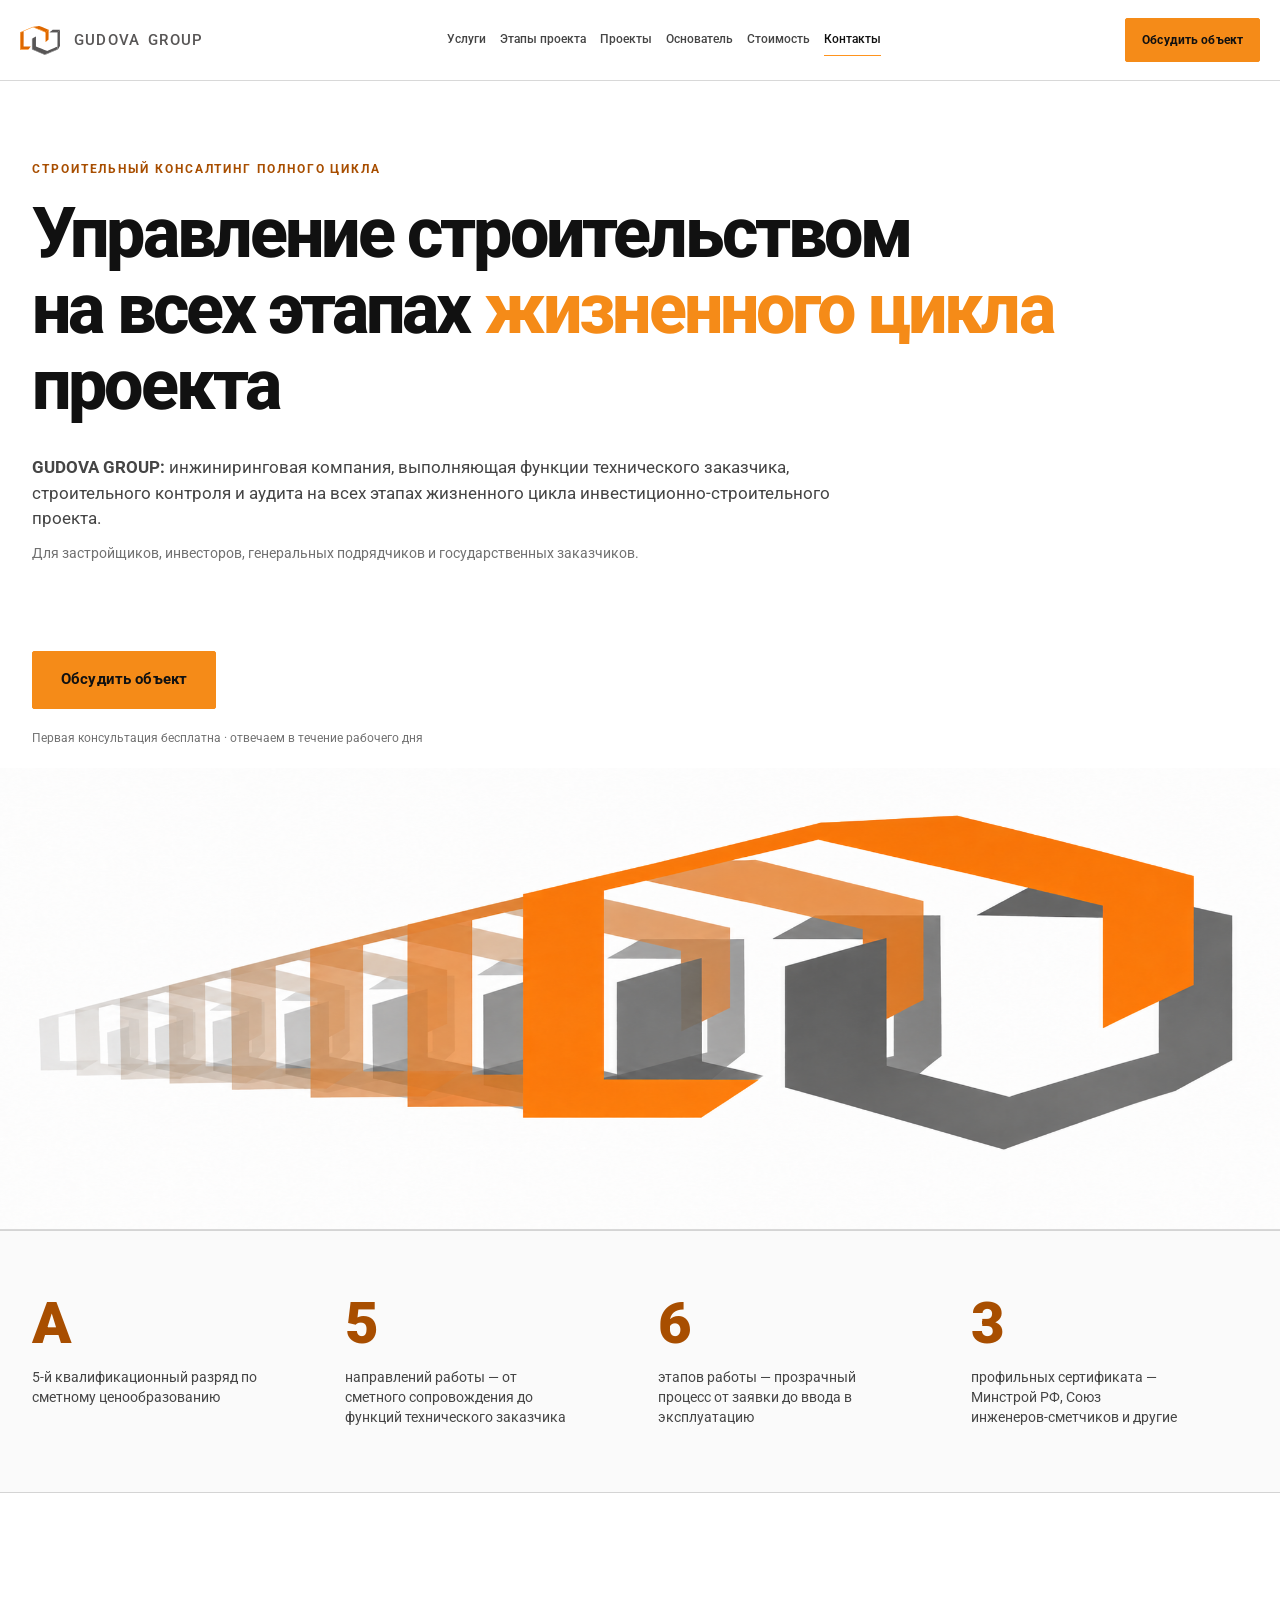
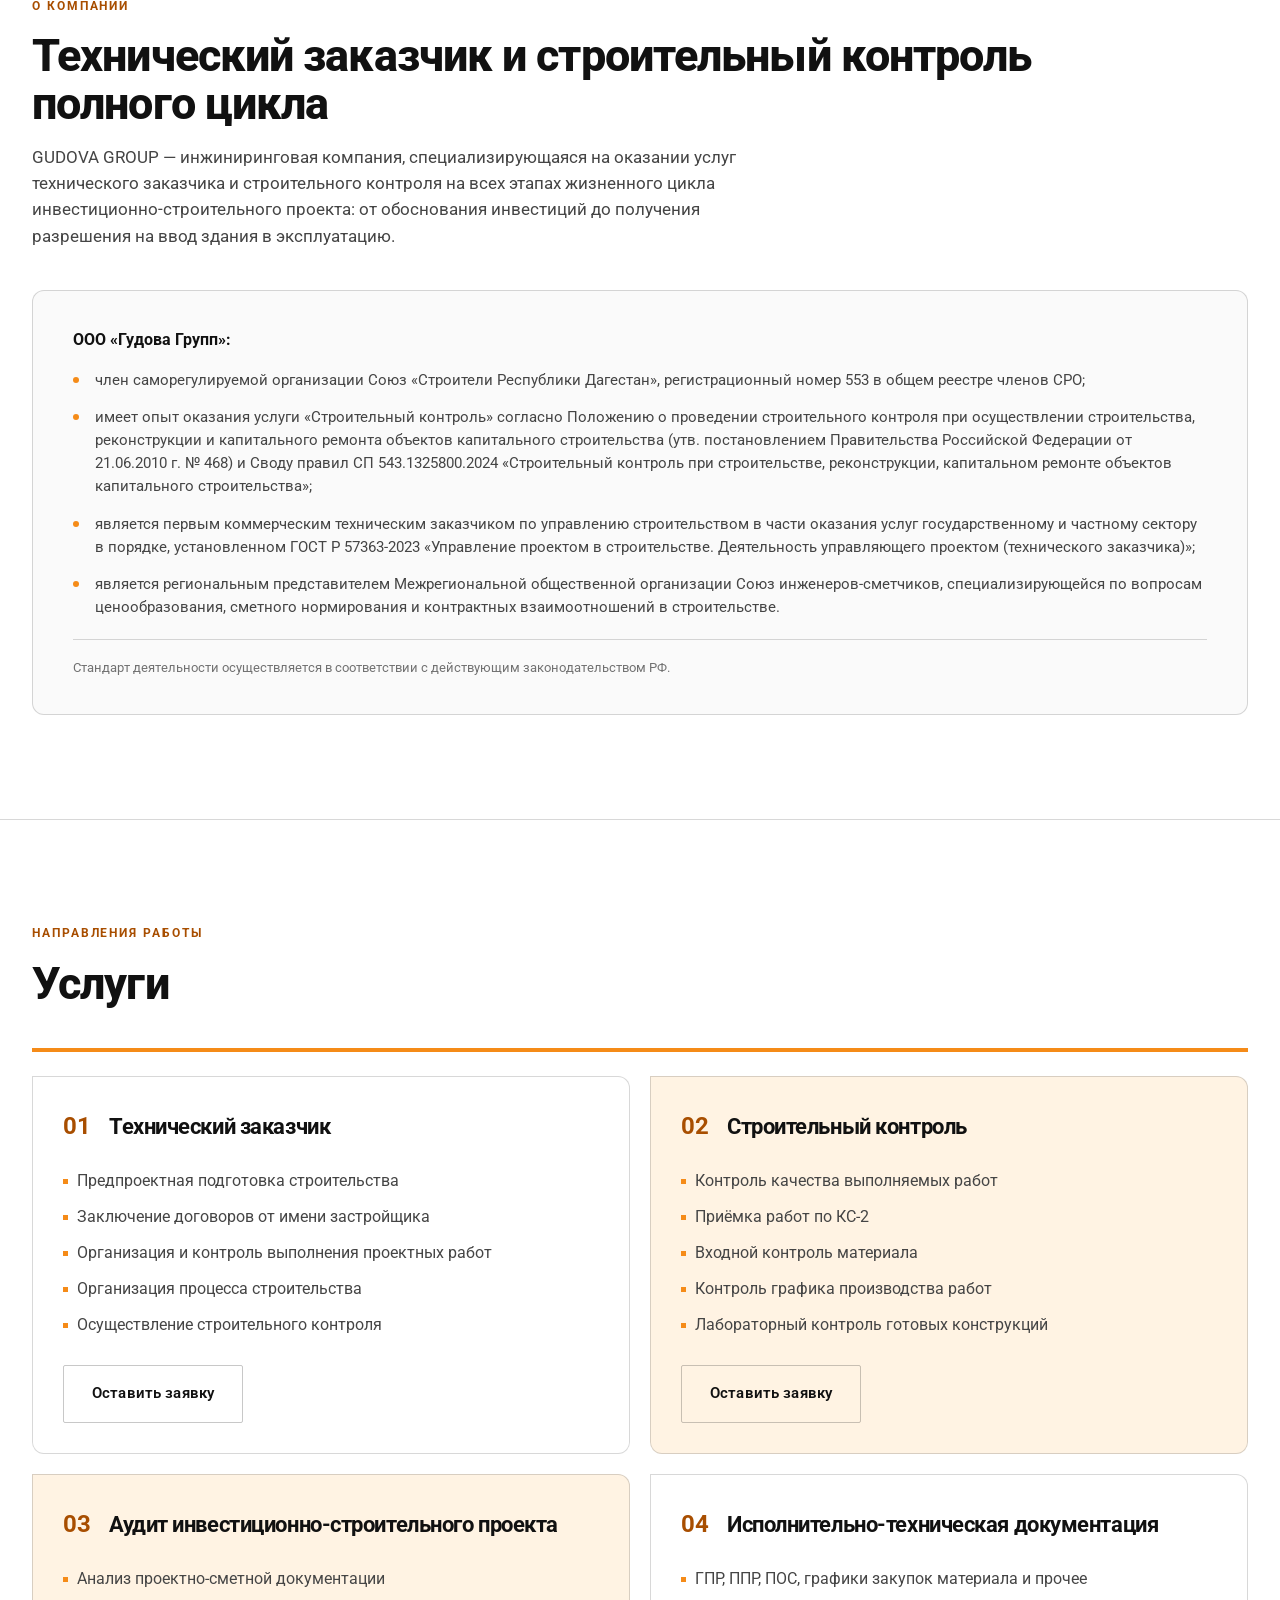
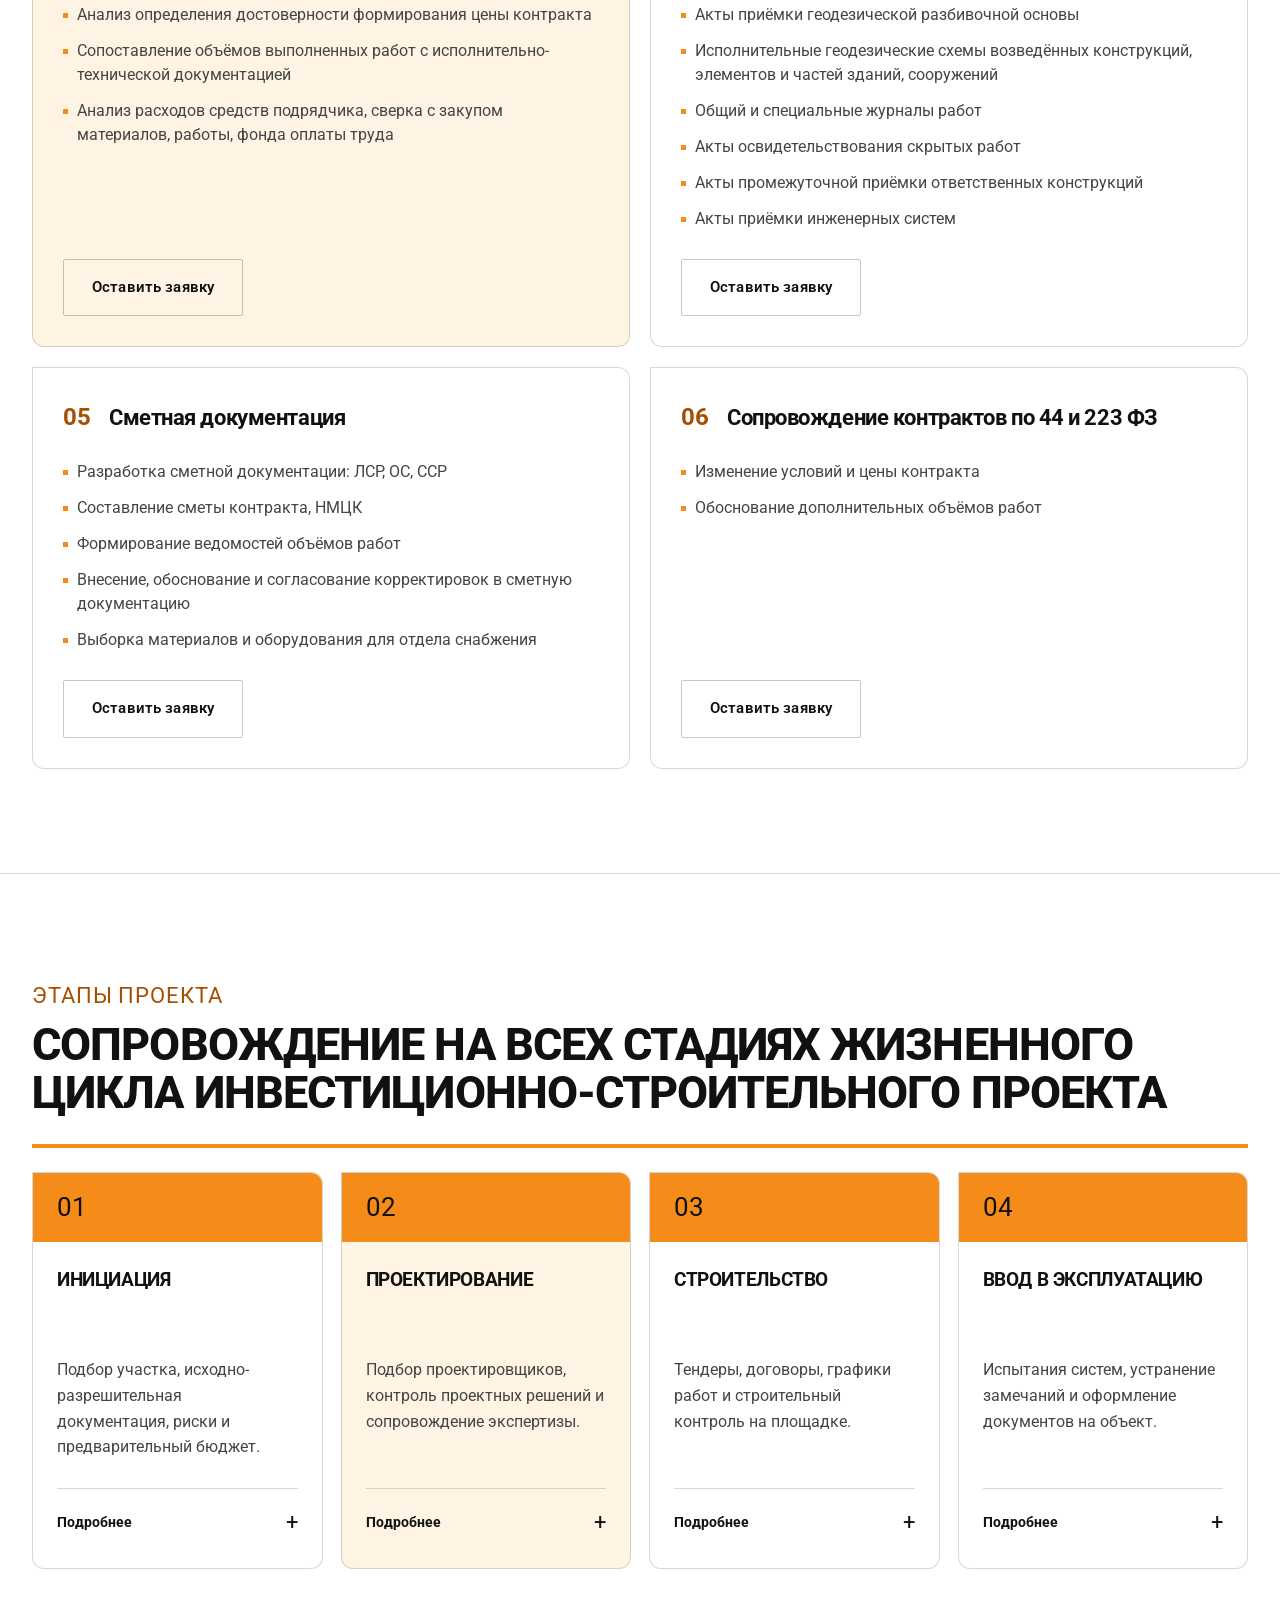
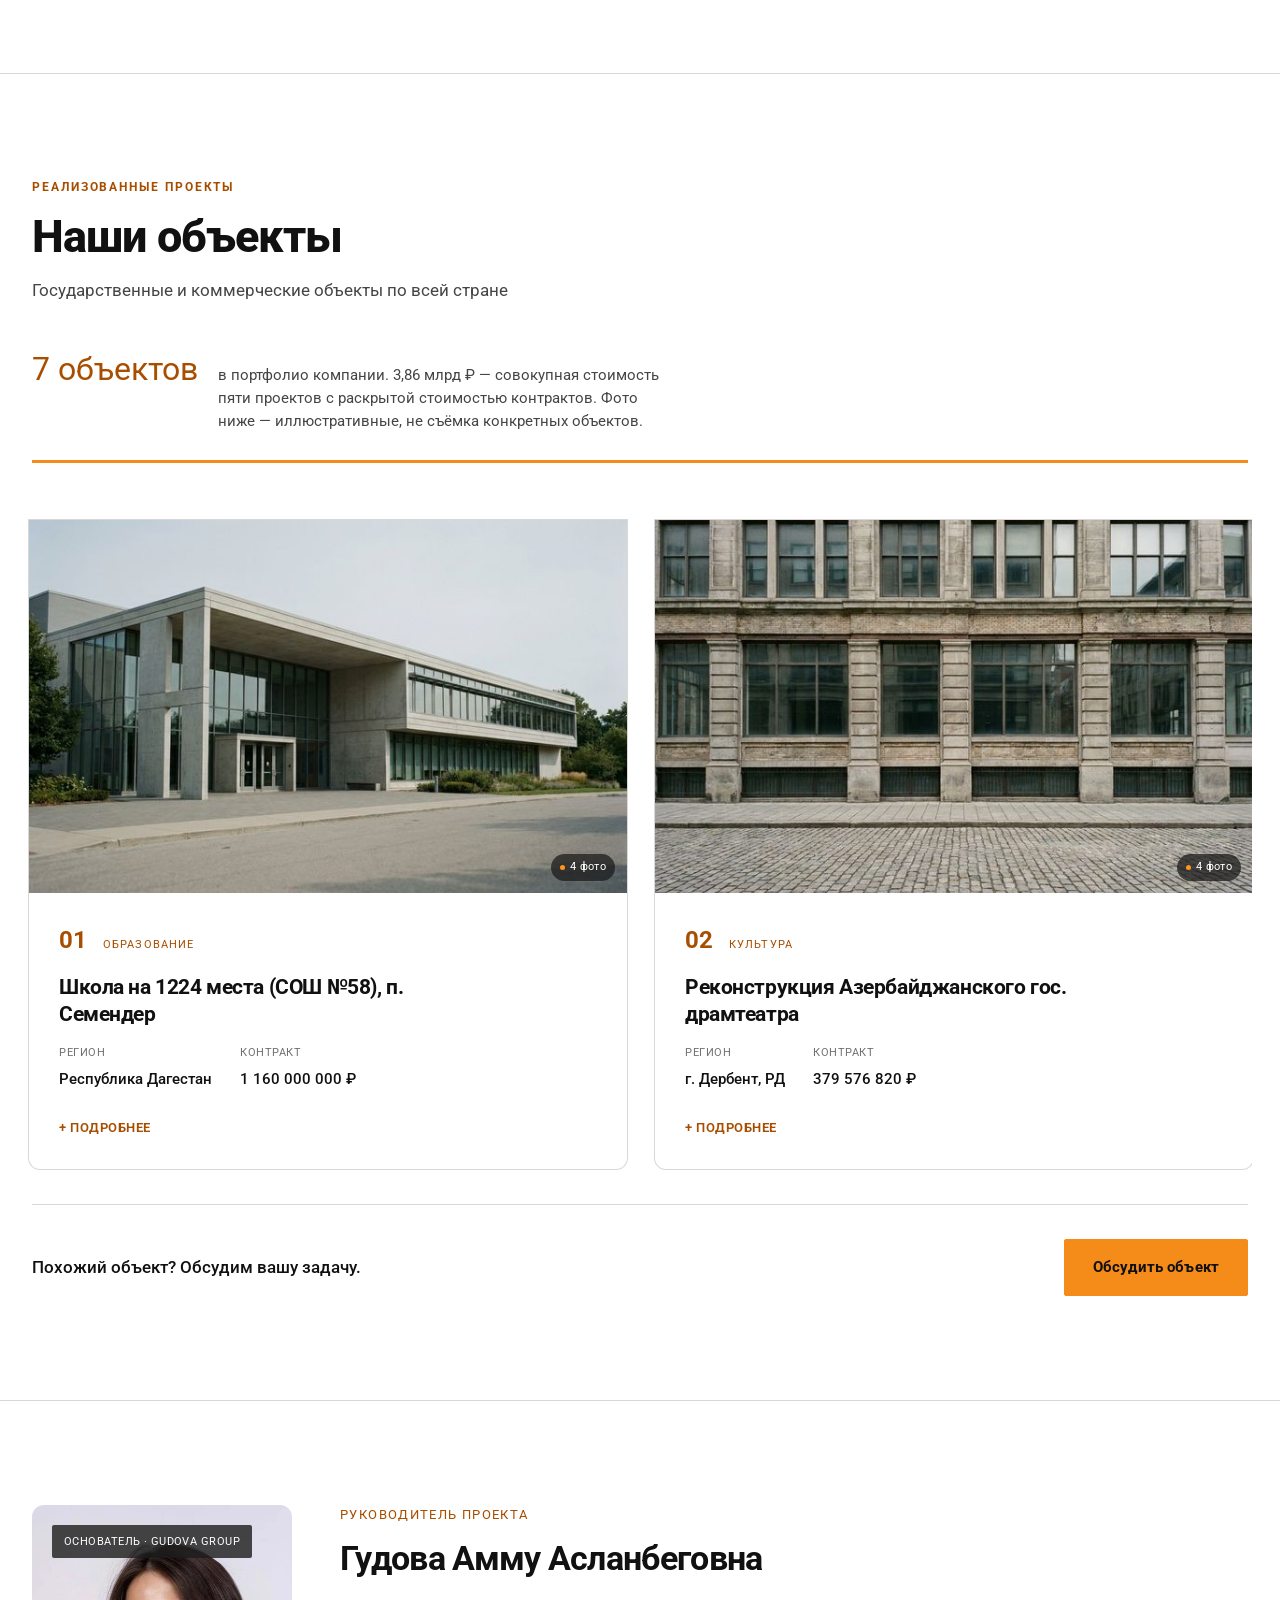
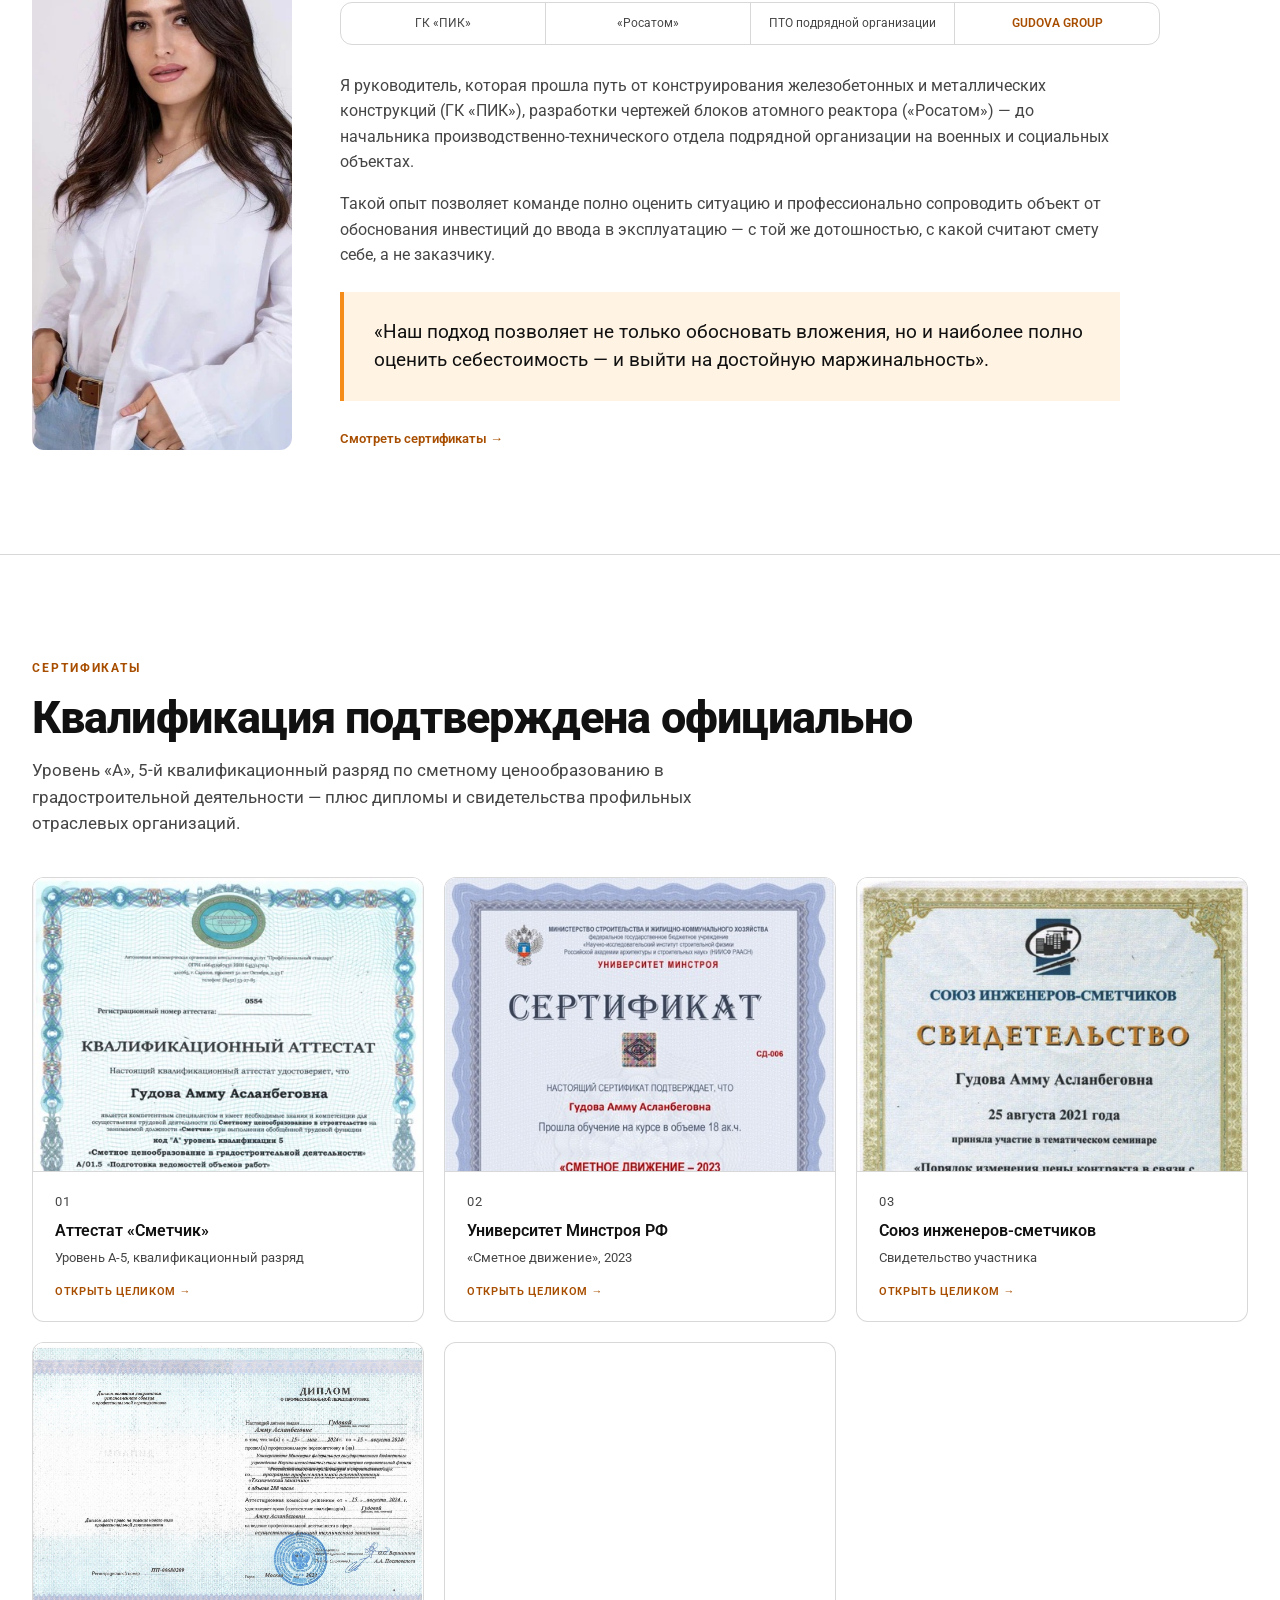
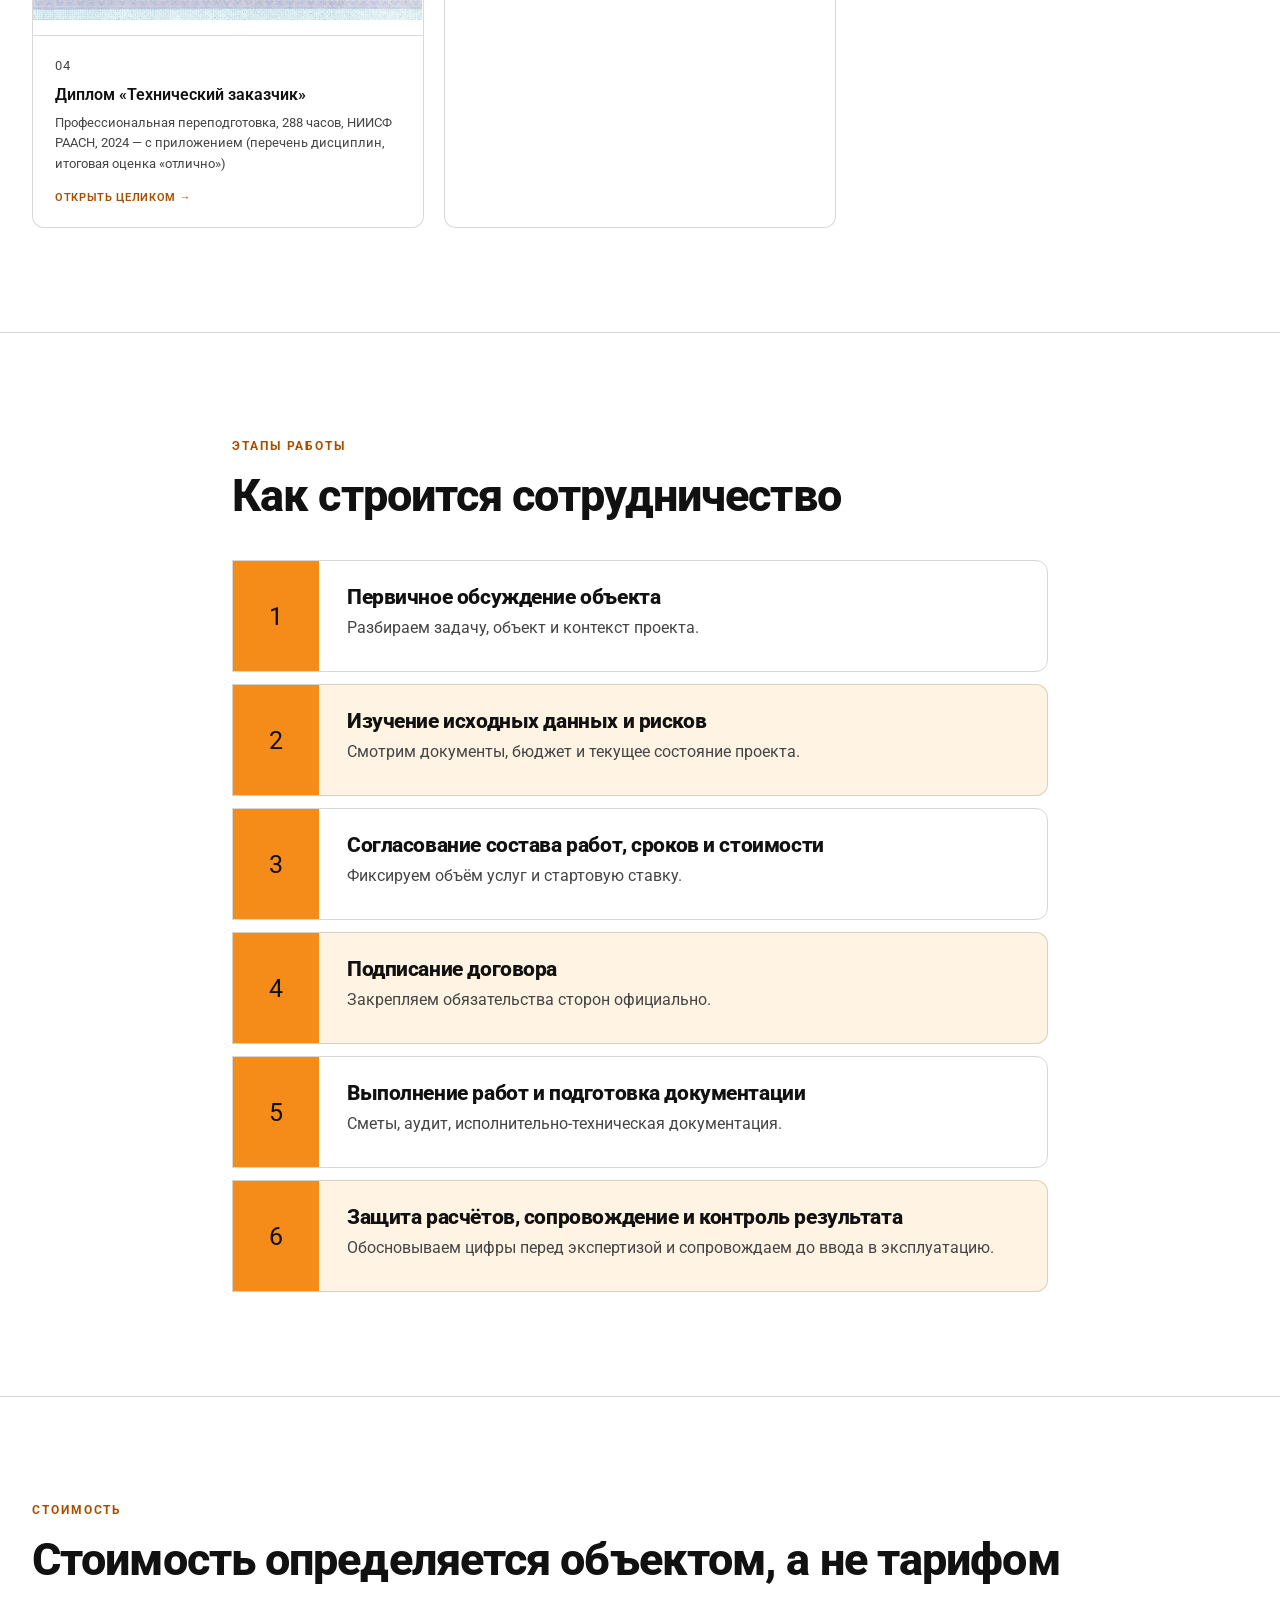
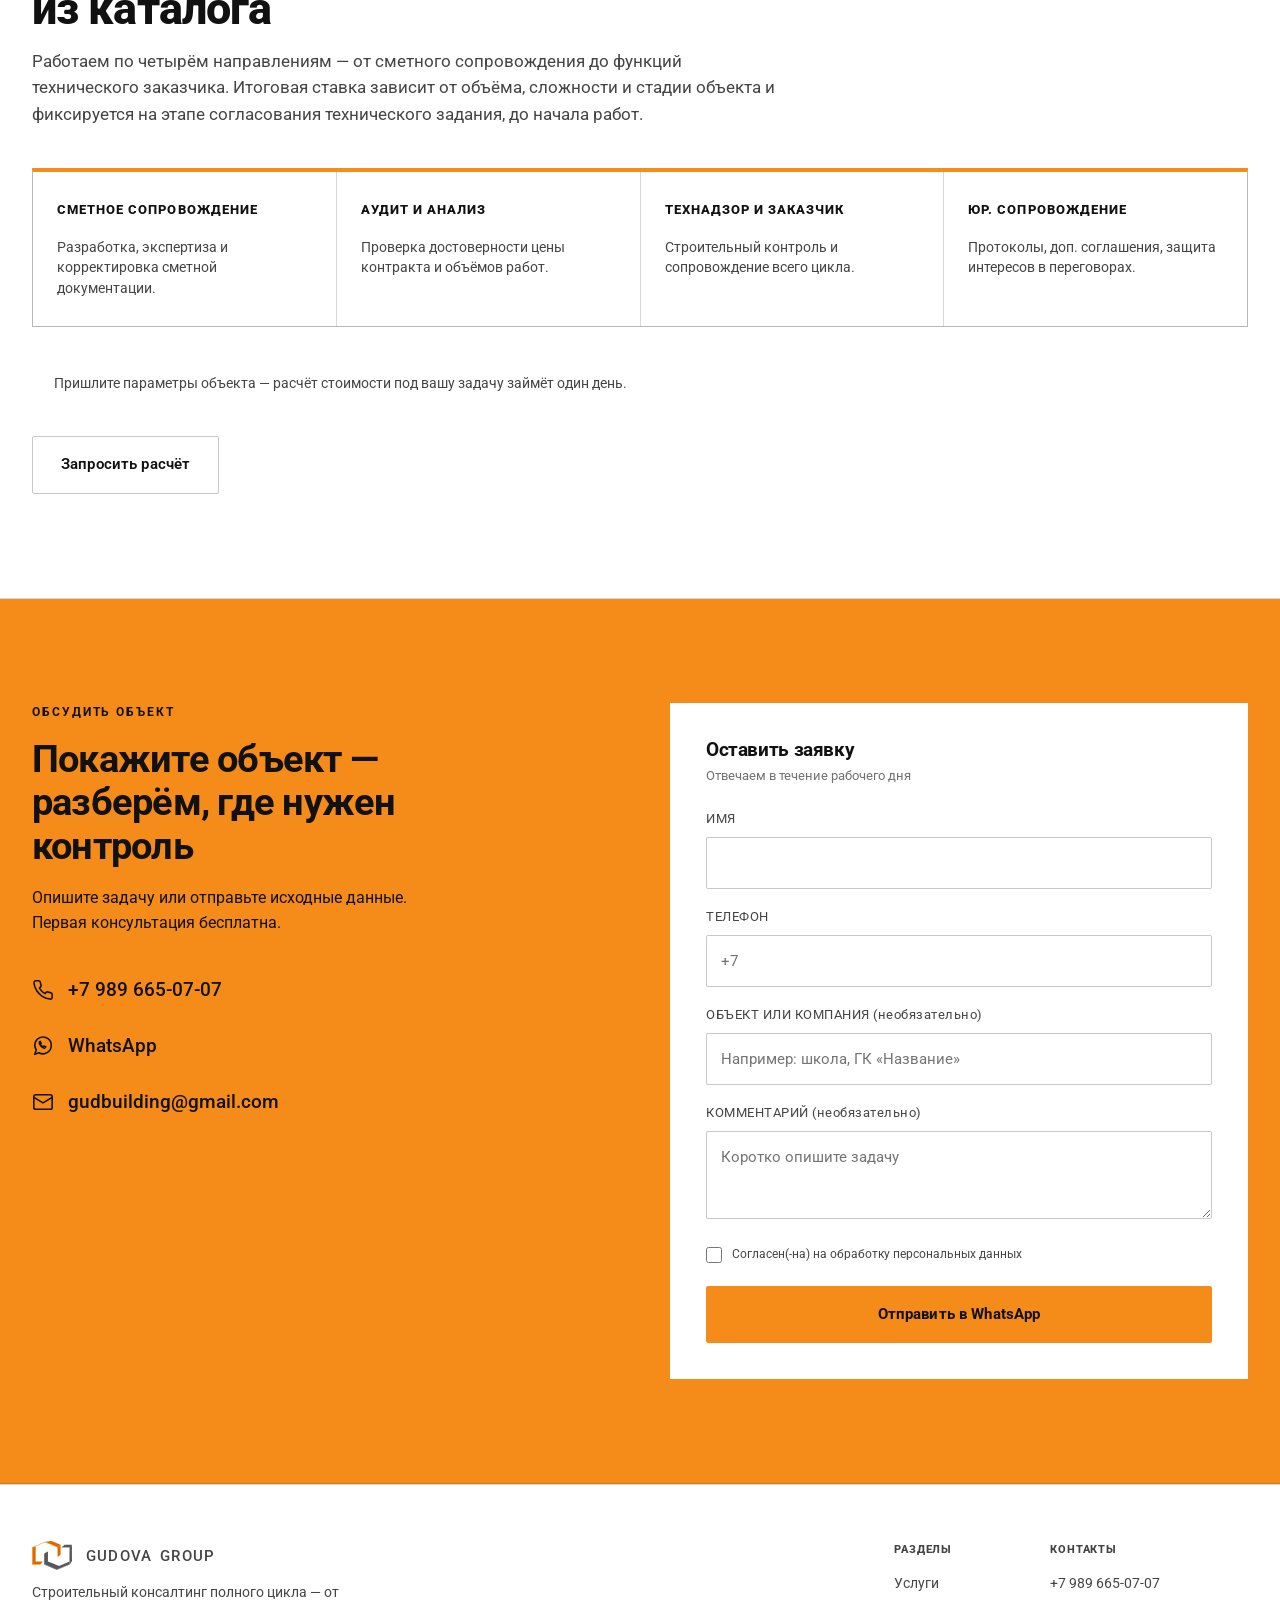
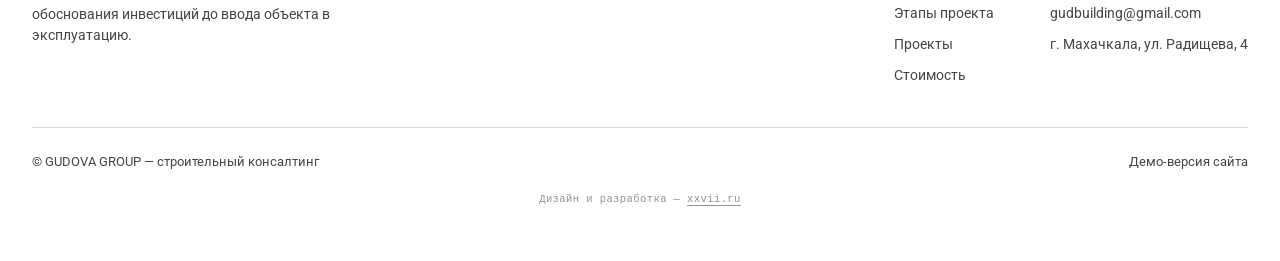
==== commit b707bf92: "Merge diploma + appendix into one certificate card Previously showed two near-duplicate scans (diplo" ====
--- a/index-v2.html
+++ b/index-v2.html
@@ -557,16 +557,12 @@
         <span class="ci-body"><span class="ci-num">03</span><b>Союз инженеров-сметчиков</b><span>Свидетельство участника</span></span>
         <span class="ci-view">Открыть целиком →</span>
       </button>
-      <button class="cert-item" data-lightbox="assets/images/cert-diplom-tz.jpg" data-lightbox-group="certs" data-caption="Диплом о профессиональной переподготовке «Технический заказчик», НИИСФ РААСН, 2024" aria-label="Открыть скан целиком: диплом о профессиональной переподготовке «Технический заказчик»">
+      <button class="cert-item" data-lightbox="assets/images/cert-diplom-tz.jpg" data-lightbox-group="certs" data-caption="Диплом о профессиональной переподготовке «Технический заказчик», НИИСФ РААСН, 2024" aria-label="Открыть скан целиком: диплом о профессиональной переподготовке «Технический заказчик», со стрелкой «далее» — приложение с перечнем дисциплин">
         <span class="ci-shot"><img src="assets/images/cert-diplom-tz.jpg" width="1600" height="1162" alt="Диплом о профессиональной переподготовке «Технический заказчик»" loading="lazy"></span>
-        <span class="ci-body"><span class="ci-num">04</span><b>Диплом «Технический заказчик»</b><span>Профессиональная переподготовка, 288 часов, НИИСФ РААСН, 2024</span></span>
+        <span class="ci-body"><span class="ci-num">04</span><b>Диплом «Технический заказчик»</b><span>Профессиональная переподготовка, 288 часов, НИИСФ РААСН, 2024 — с приложением (перечень дисциплин, итоговая оценка «отлично»)</span></span>
         <span class="ci-view">Открыть целиком →</span>
       </button>
-      <button class="cert-item" data-lightbox="assets/images/cert-diplom-tz-prilozhenie.jpg" data-lightbox-group="certs" data-caption="Приложение к диплому «Технический заказчик» — программа переподготовки" aria-label="Открыть скан целиком: приложение к диплому «Технический заказчик»">
-        <span class="ci-shot"><img src="assets/images/cert-diplom-tz-prilozhenie.jpg" width="1200" height="1651" alt="Приложение к диплому «Технический заказчик»" loading="lazy"></span>
-        <span class="ci-body"><span class="ci-num">05</span><b>Приложение к диплому</b><span>Программа профессиональной переподготовки «Технический заказчик»</span></span>
-        <span class="ci-view">Открыть целиком →</span>
-      </button>
+      <button class="cert-item" data-lightbox="assets/images/cert-diplom-tz-prilozhenie.jpg" data-lightbox-group="certs" data-caption="Приложение к диплому «Технический заказчик» — перечень дисциплин и итоговая оценка" aria-label="Открыть скан целиком: приложение к диплому «Технический заказчик»" hidden></button>
     </div>
   </div>
 </section>
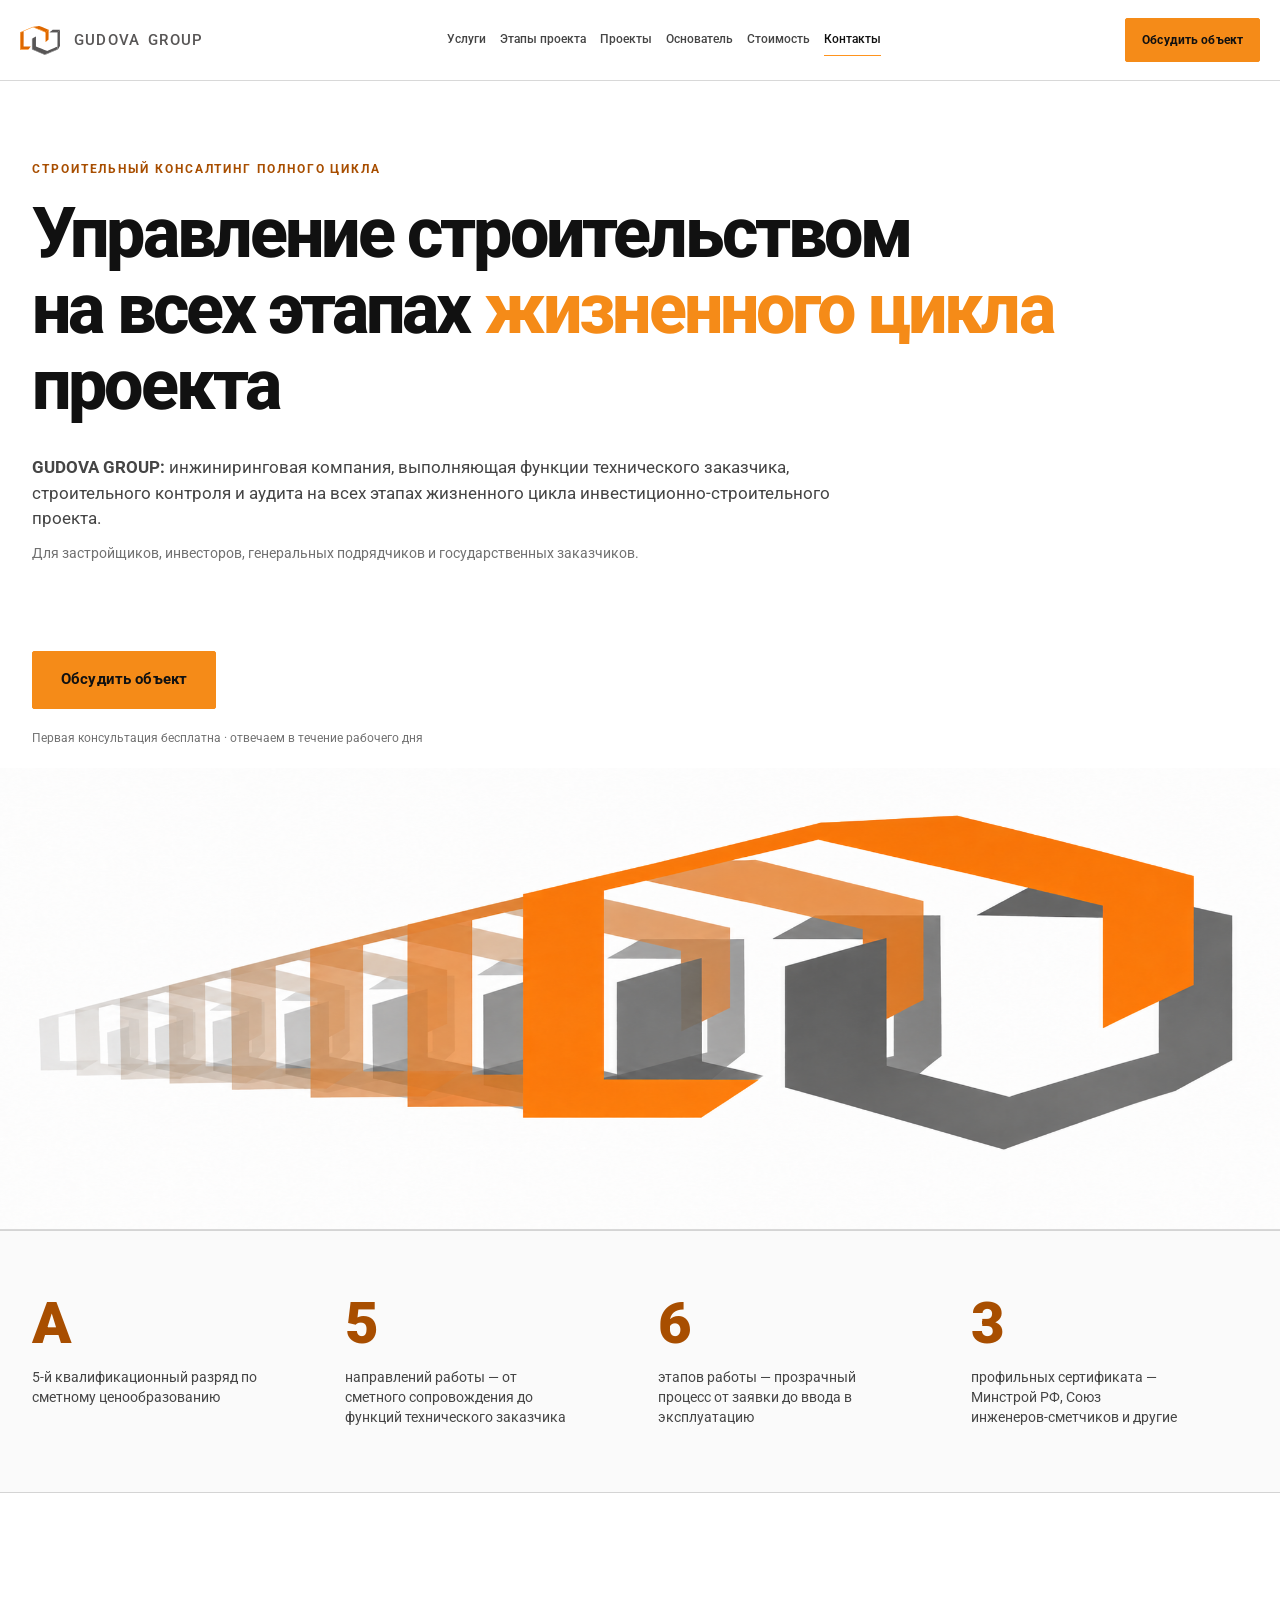
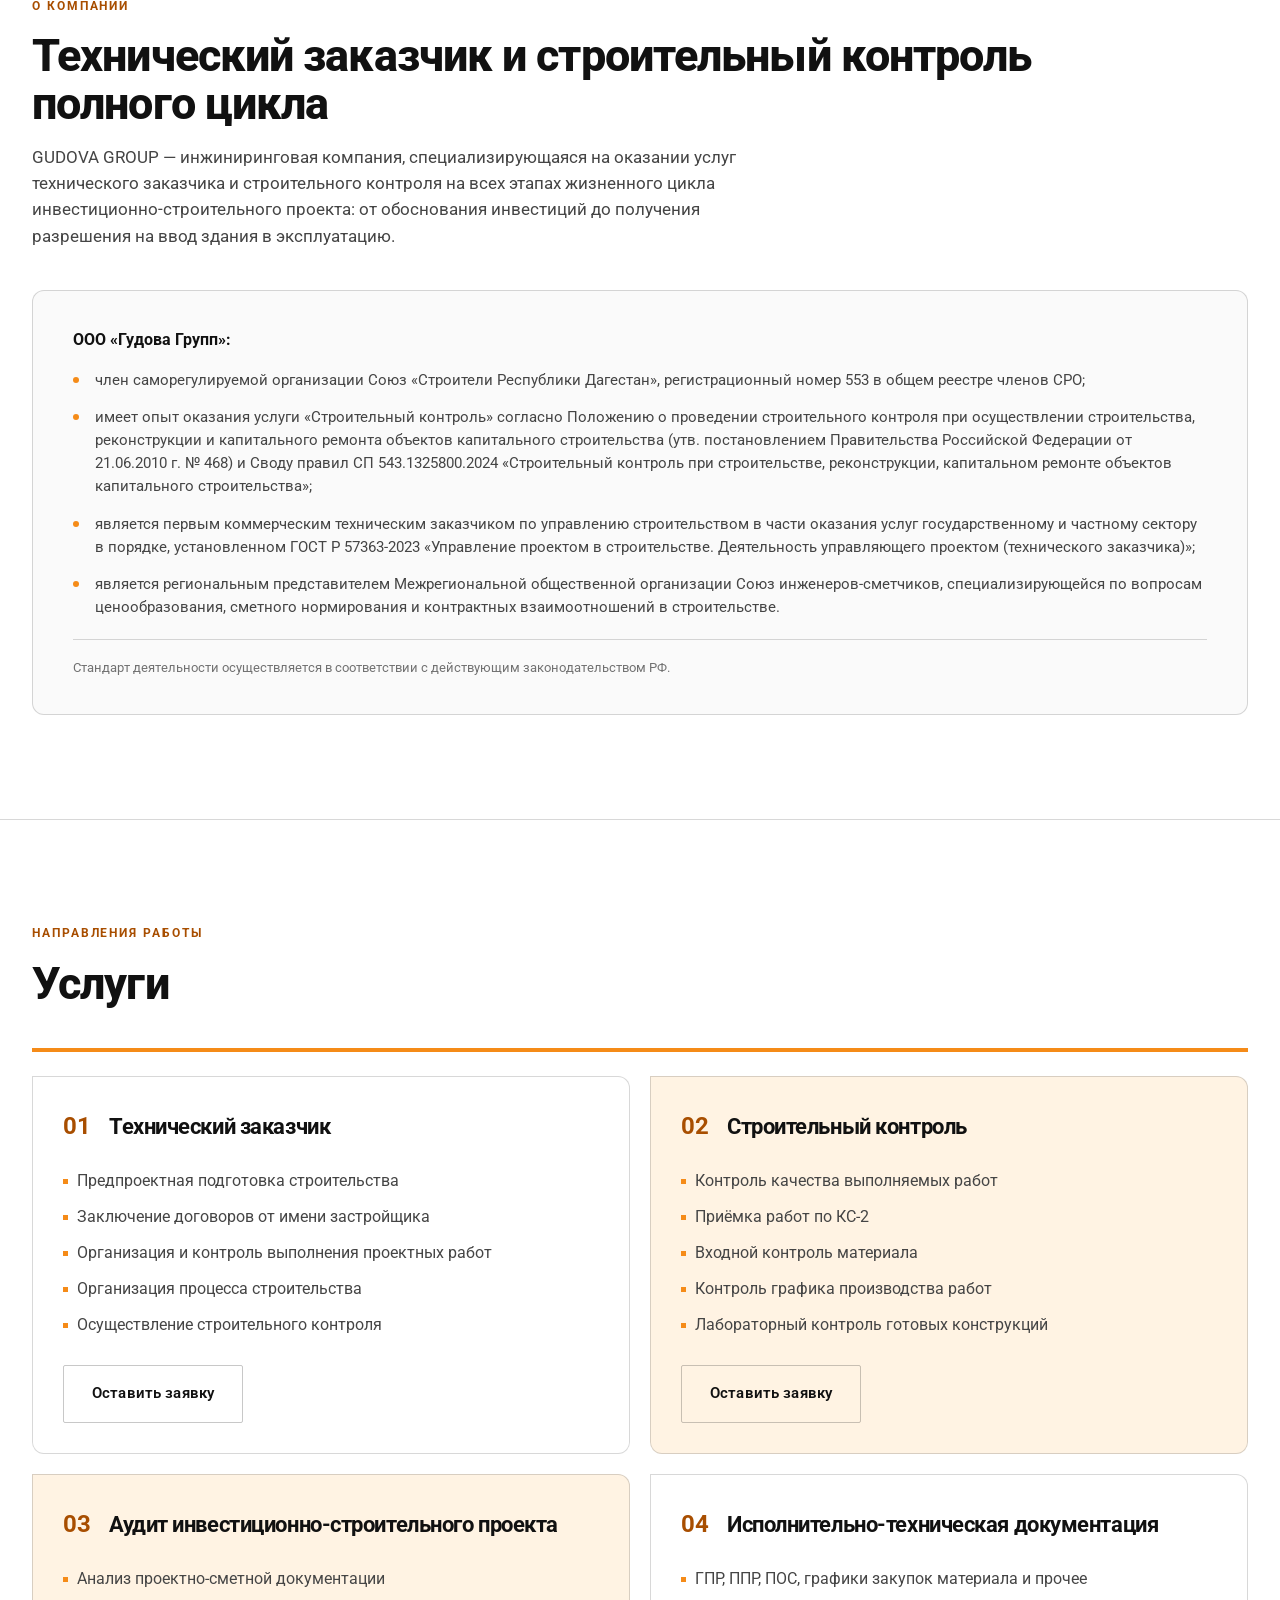
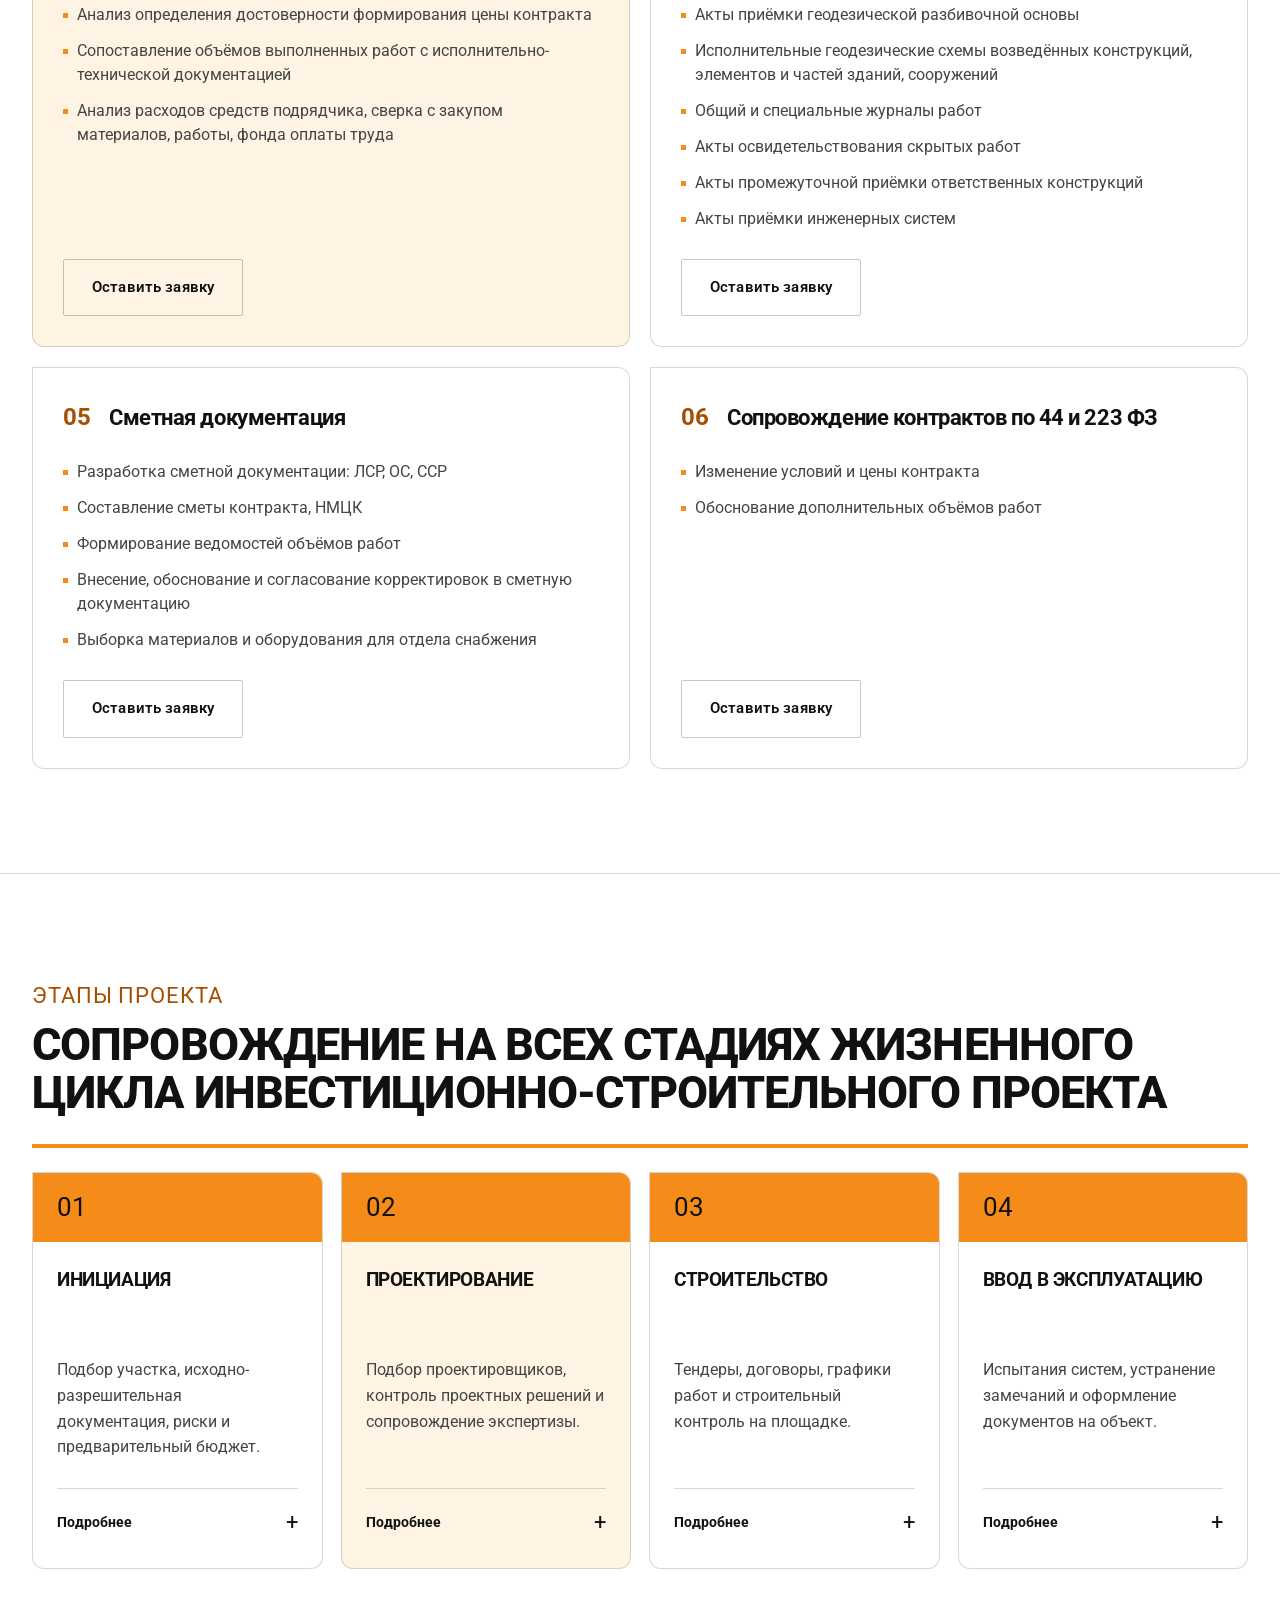
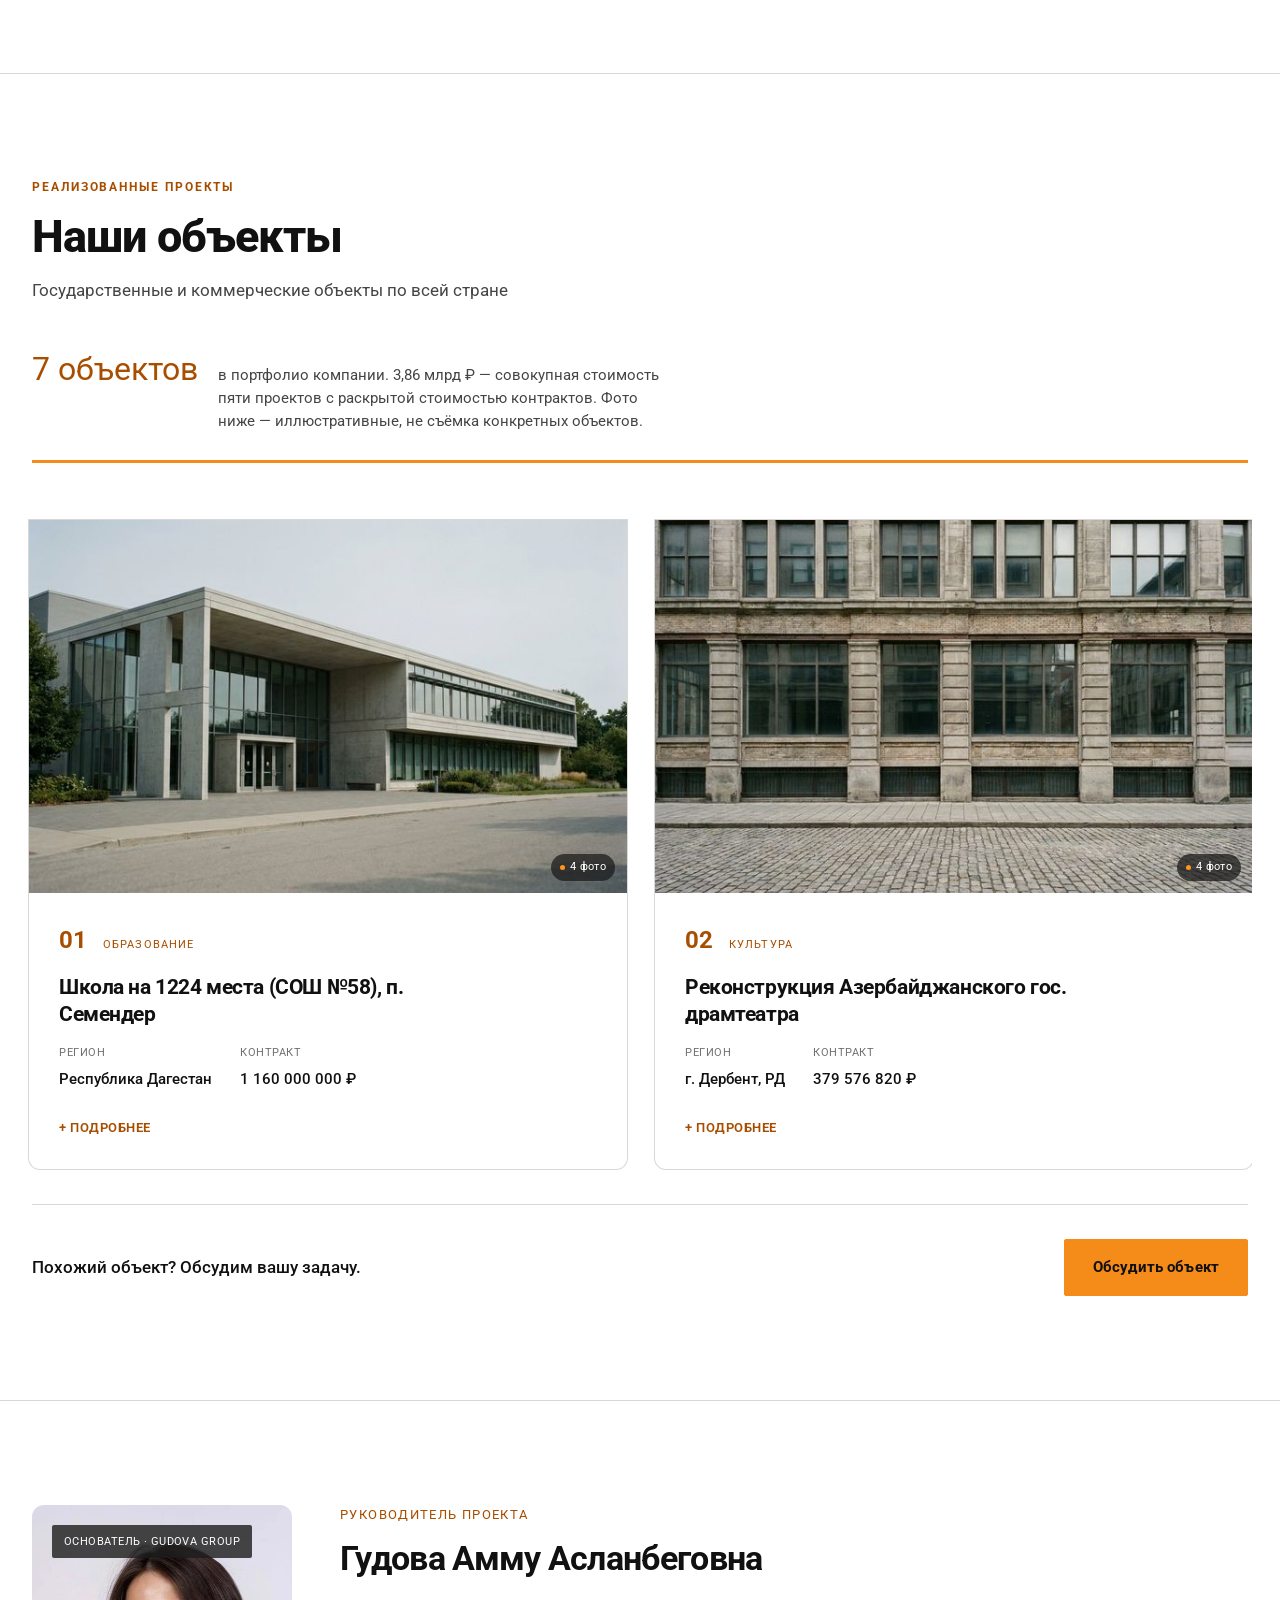
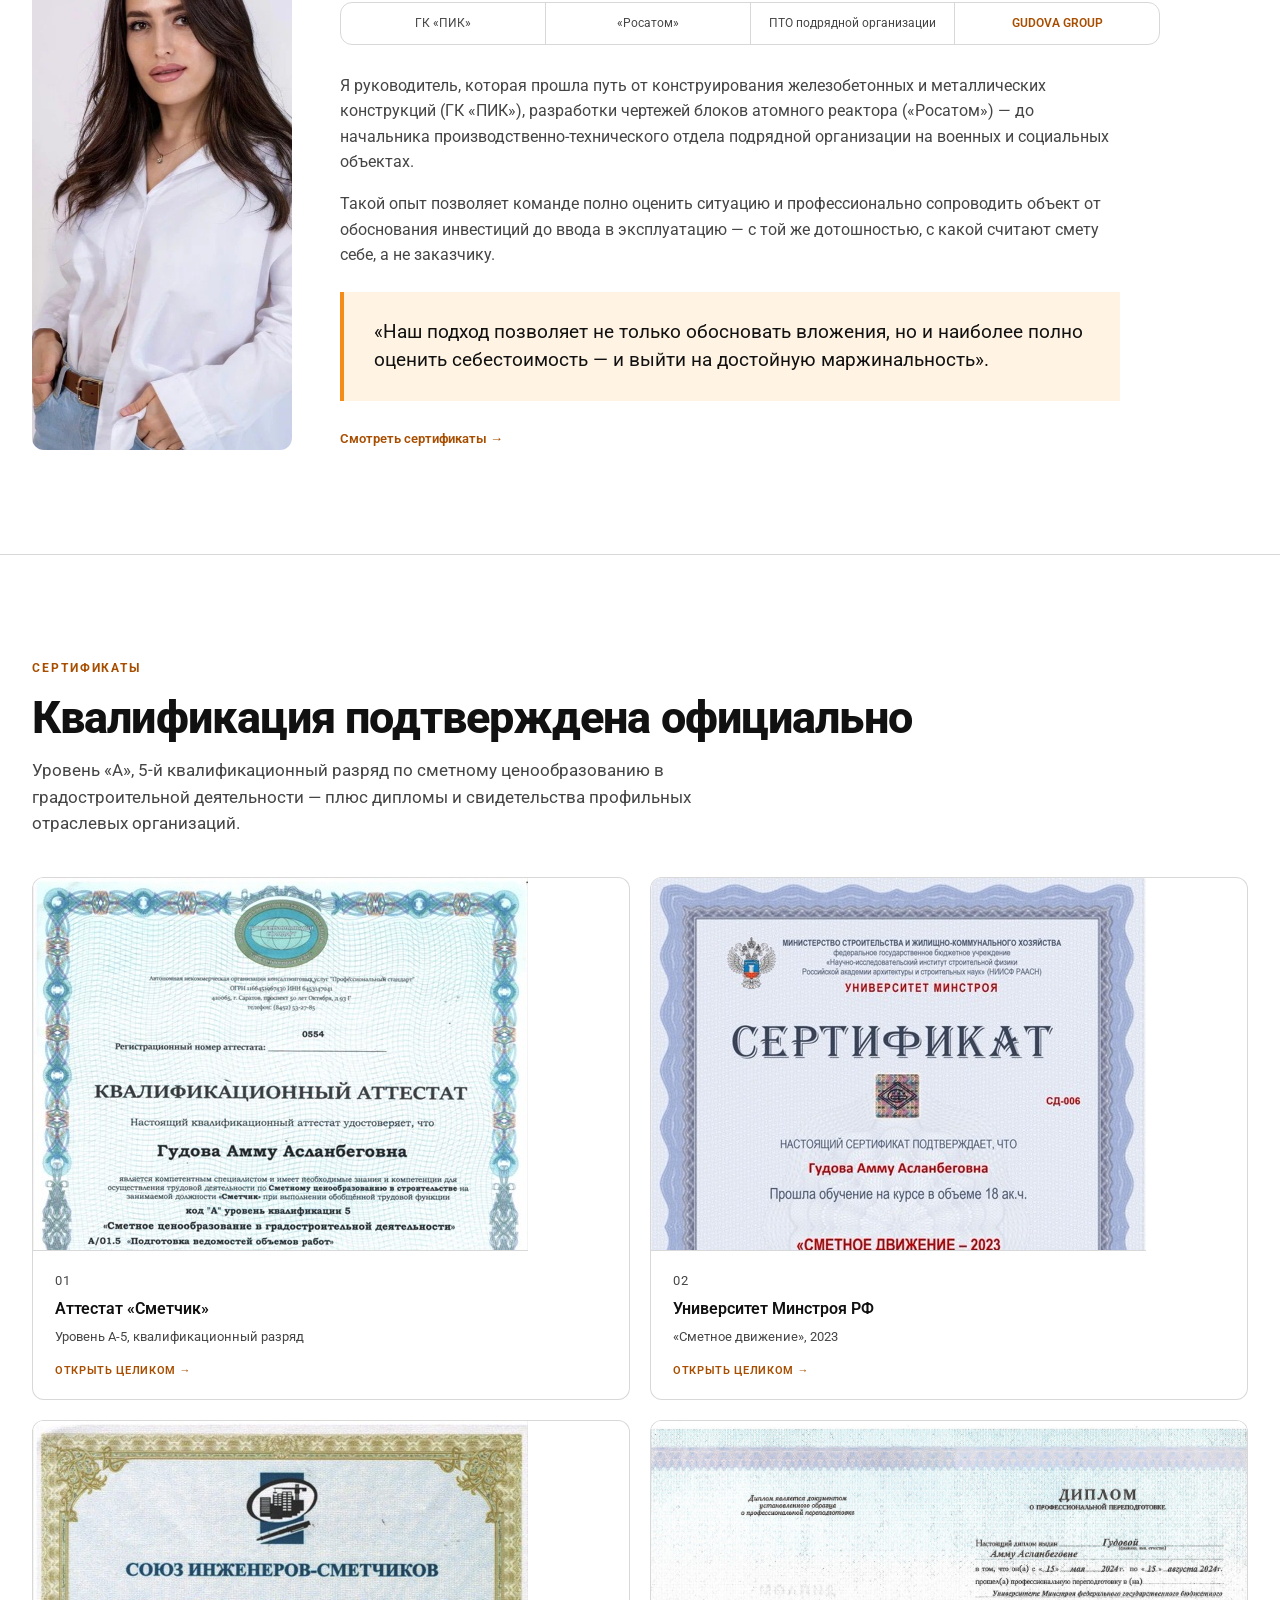
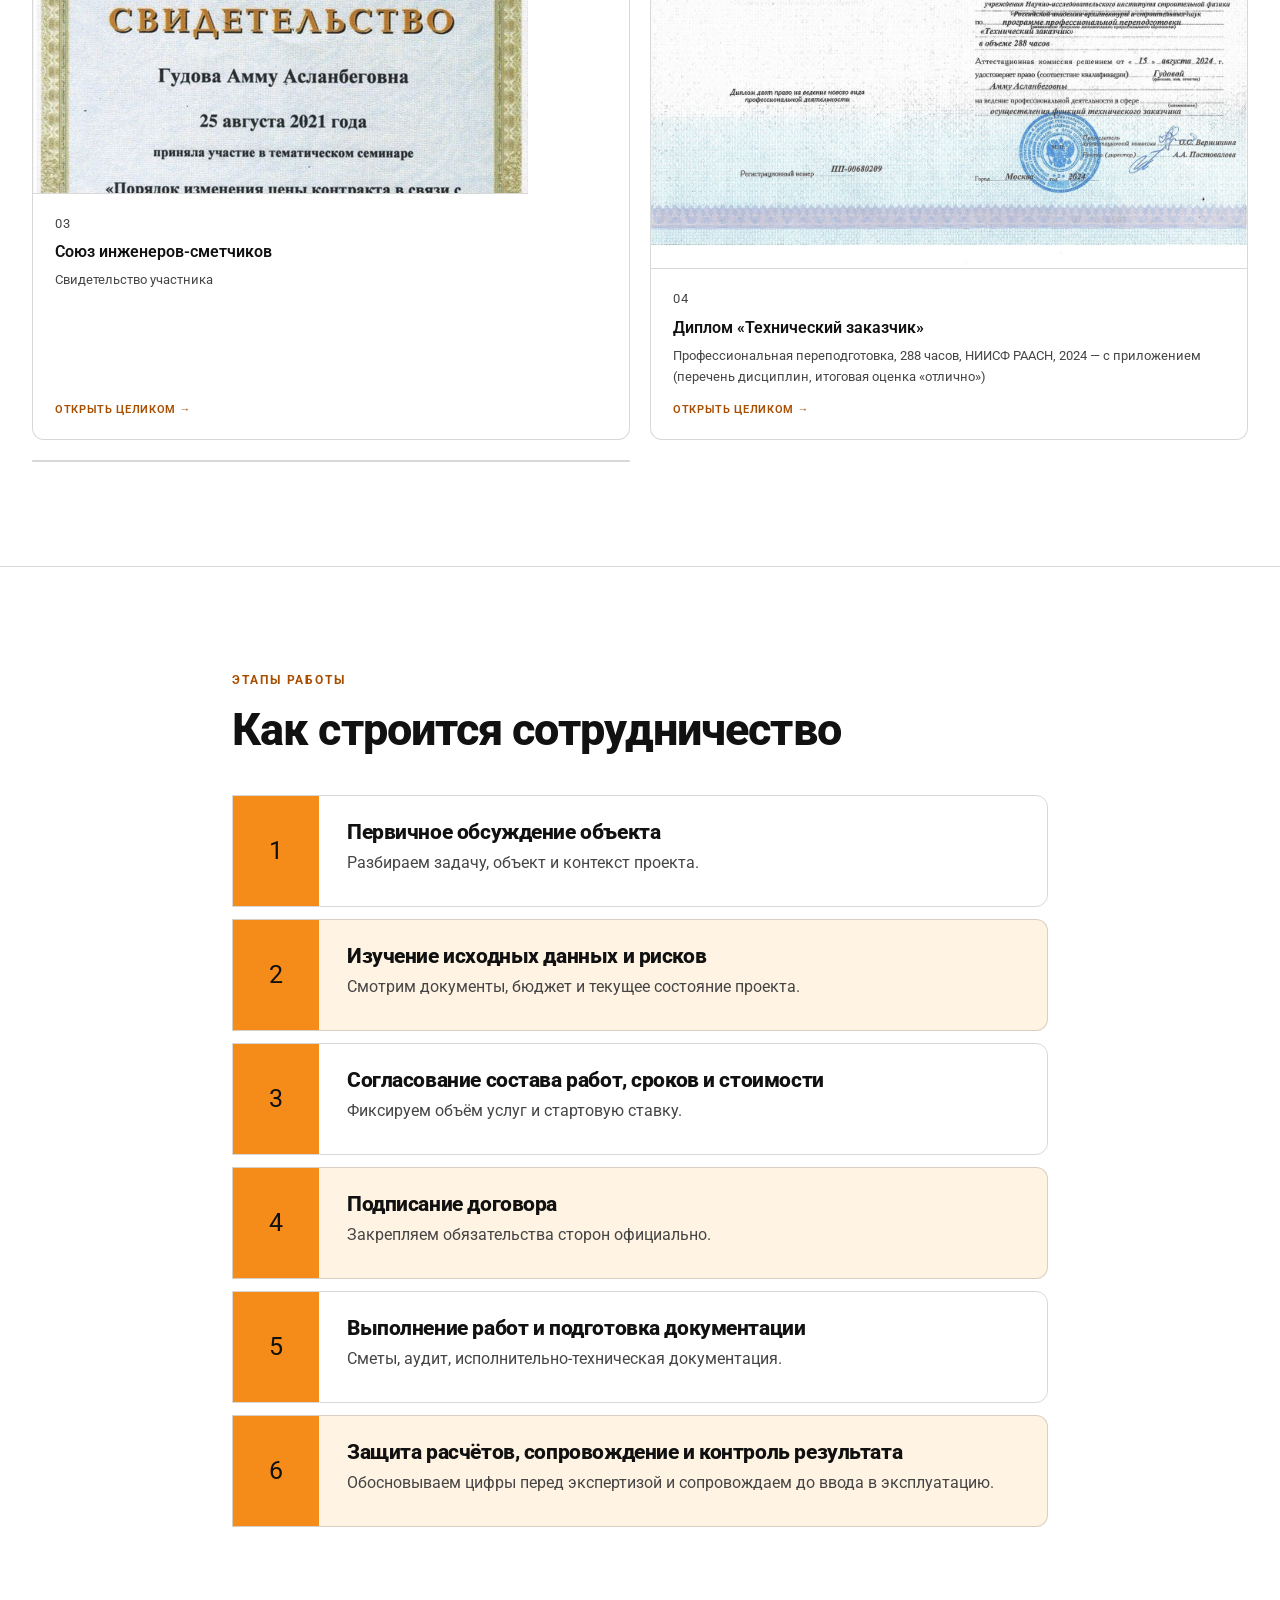
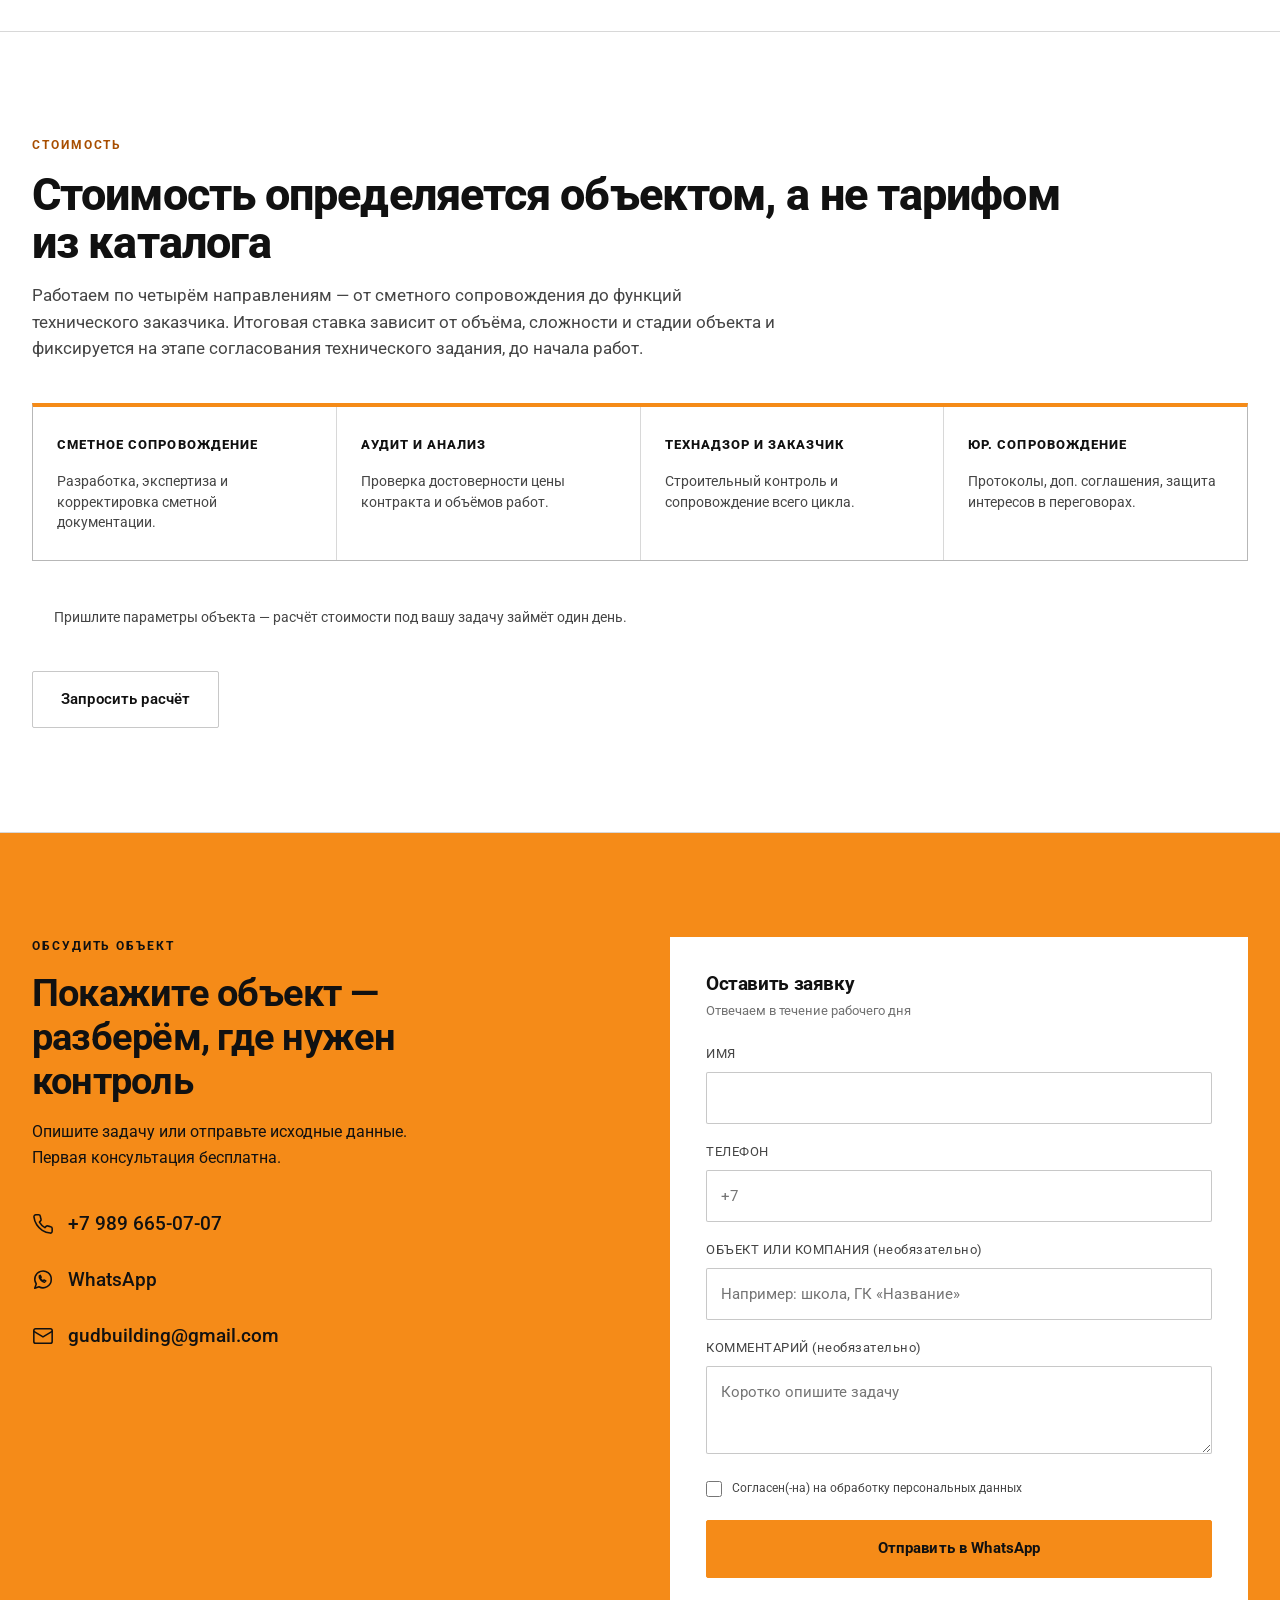
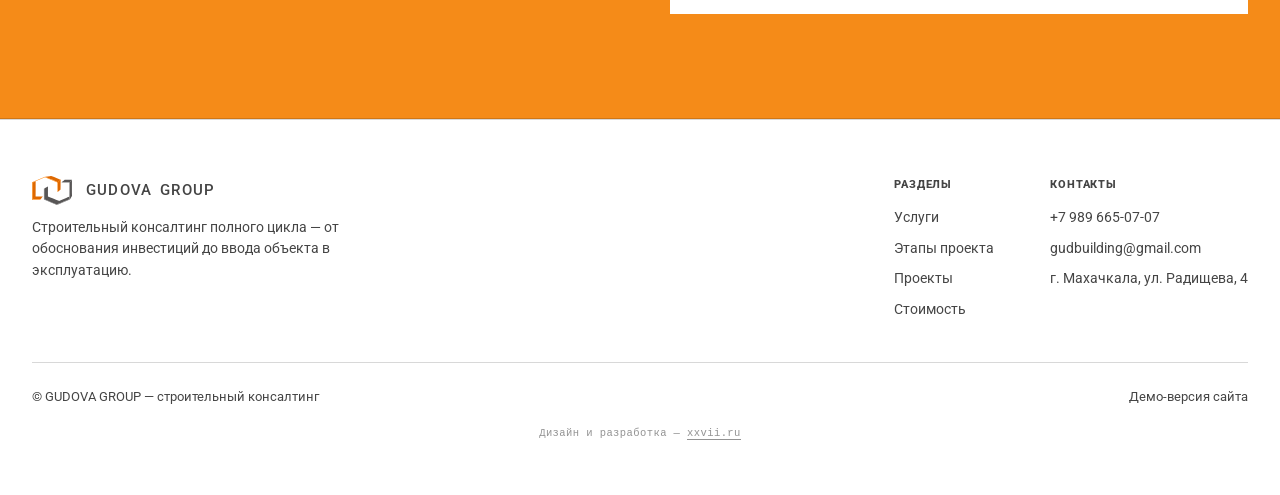
==== commit 3c7ce8ba: "Fix empty grid cell in certificates: switch certs-row to 2 columns 4 certs in a 3-column grid left a" ====
--- a/index-v2.html
+++ b/index-v2.html
@@ -23,7 +23,7 @@
 <link rel="preconnect" href="https://fonts.googleapis.com">
 <link rel="preconnect" href="https://fonts.gstatic.com" crossorigin>
 <link href="https://fonts.googleapis.com/css2?family=Roboto:wght@400;500;700;900&display=swap" rel="stylesheet">
-<link rel="stylesheet" href="assets/css/main-v2.css?v=2">
+<link rel="stylesheet" href="assets/css/main-v2.css?v=3">
 
 <script type="application/ld+json">
 {
--- a/assets/css/main-v2.css
+++ b/assets/css/main-v2.css
@@ -402,7 +402,7 @@
 /* Сканы показываем сразу, а не прячем за кликом: документ, который
    видно, работает как доказательство. Клик по-прежнему открывает
    полный лист в лайтбоксе. */
-.certs-row{display:grid;grid-template-columns:repeat(3,1fr);gap:20px;}
+.certs-row{display:grid;grid-template-columns:repeat(2,1fr);gap:20px;}
 .cert-item{
   text-align:left;padding:0;border:1px solid var(--line);border-radius:var(--radius-m);
   background:var(--paper-3);overflow:hidden;
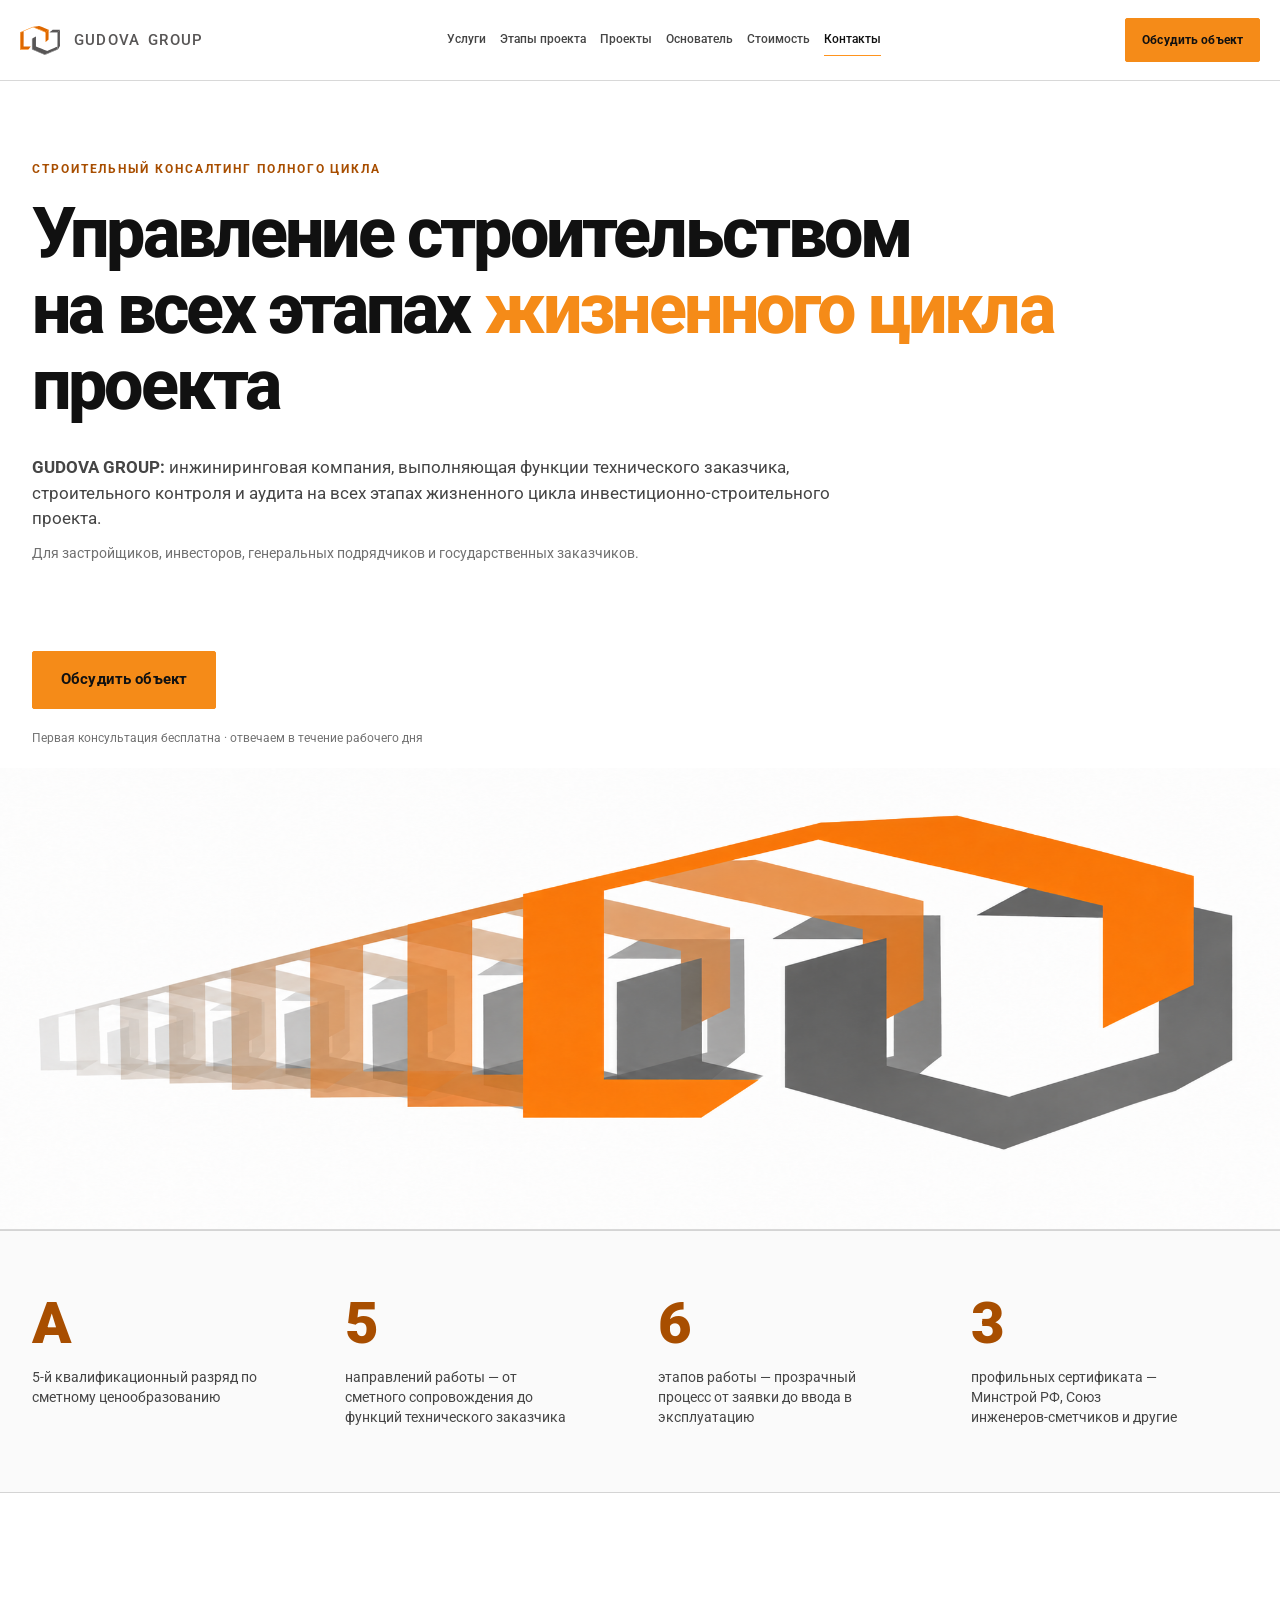
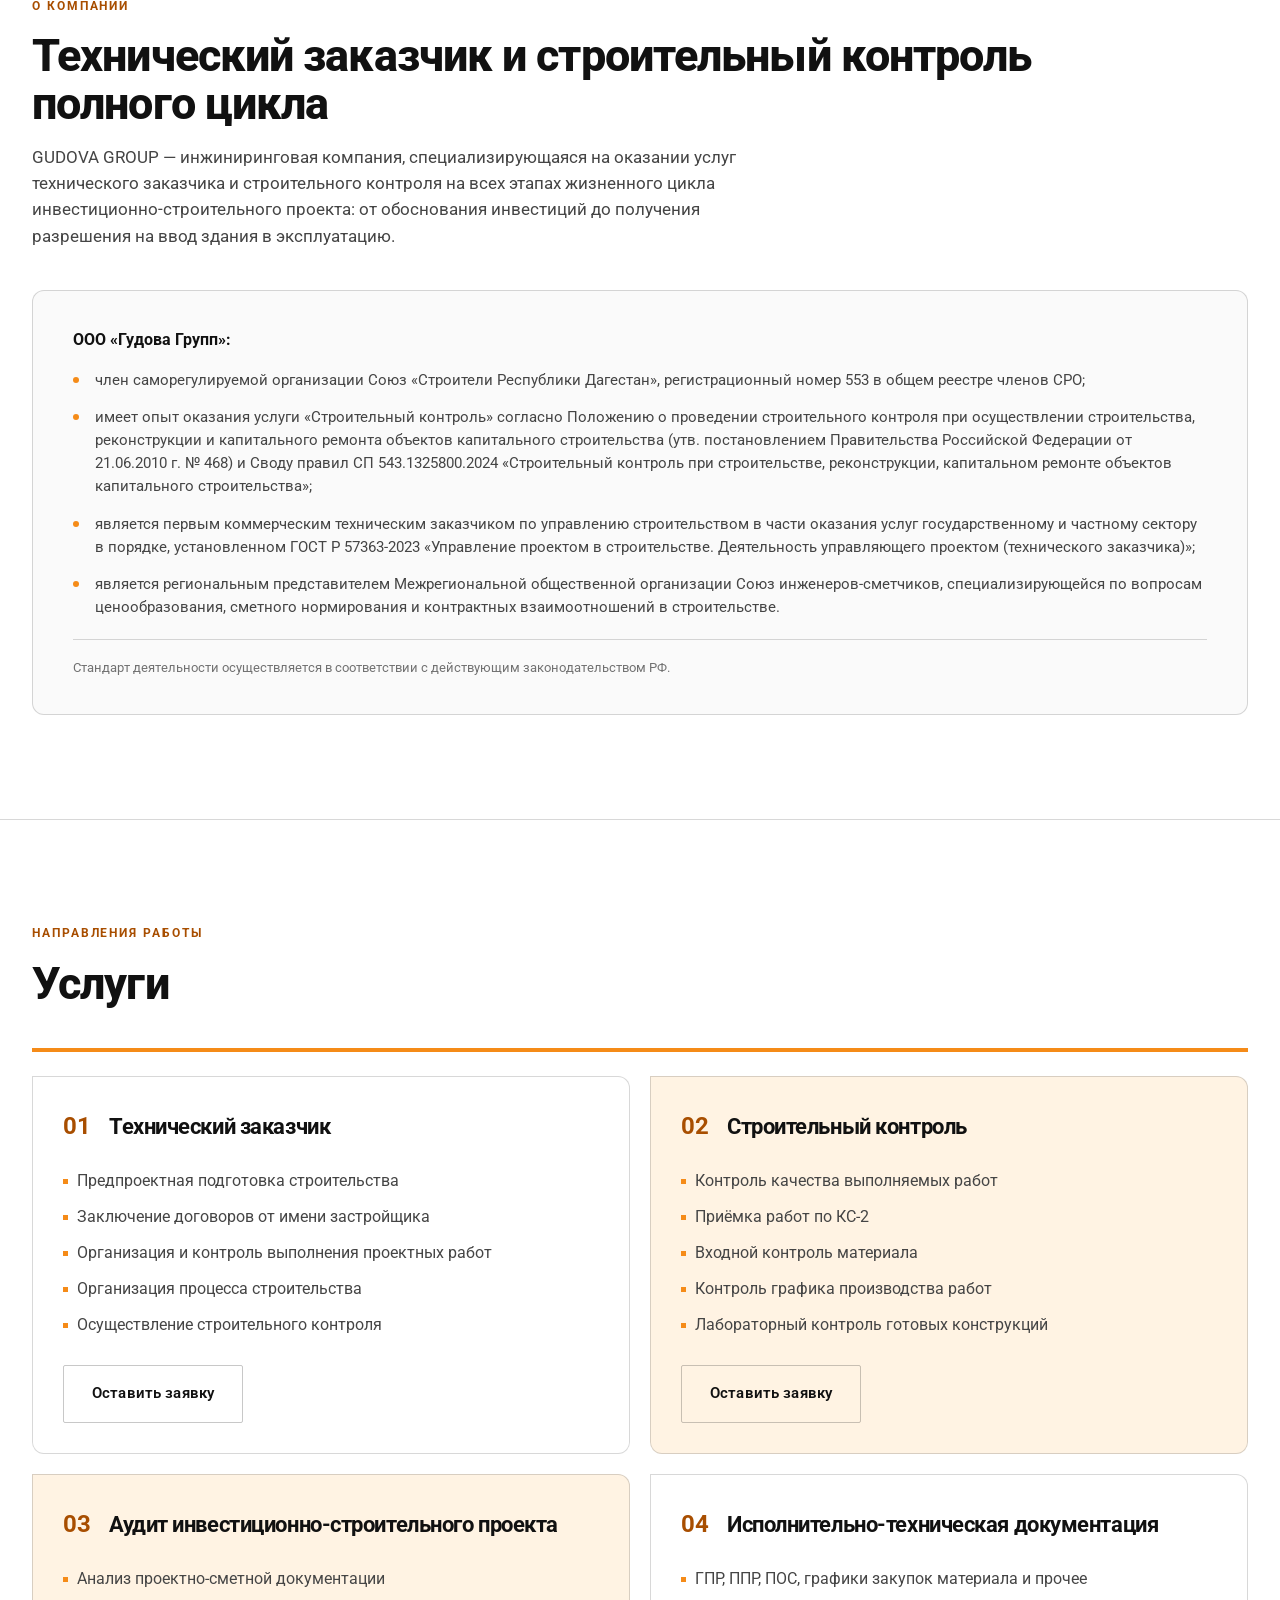
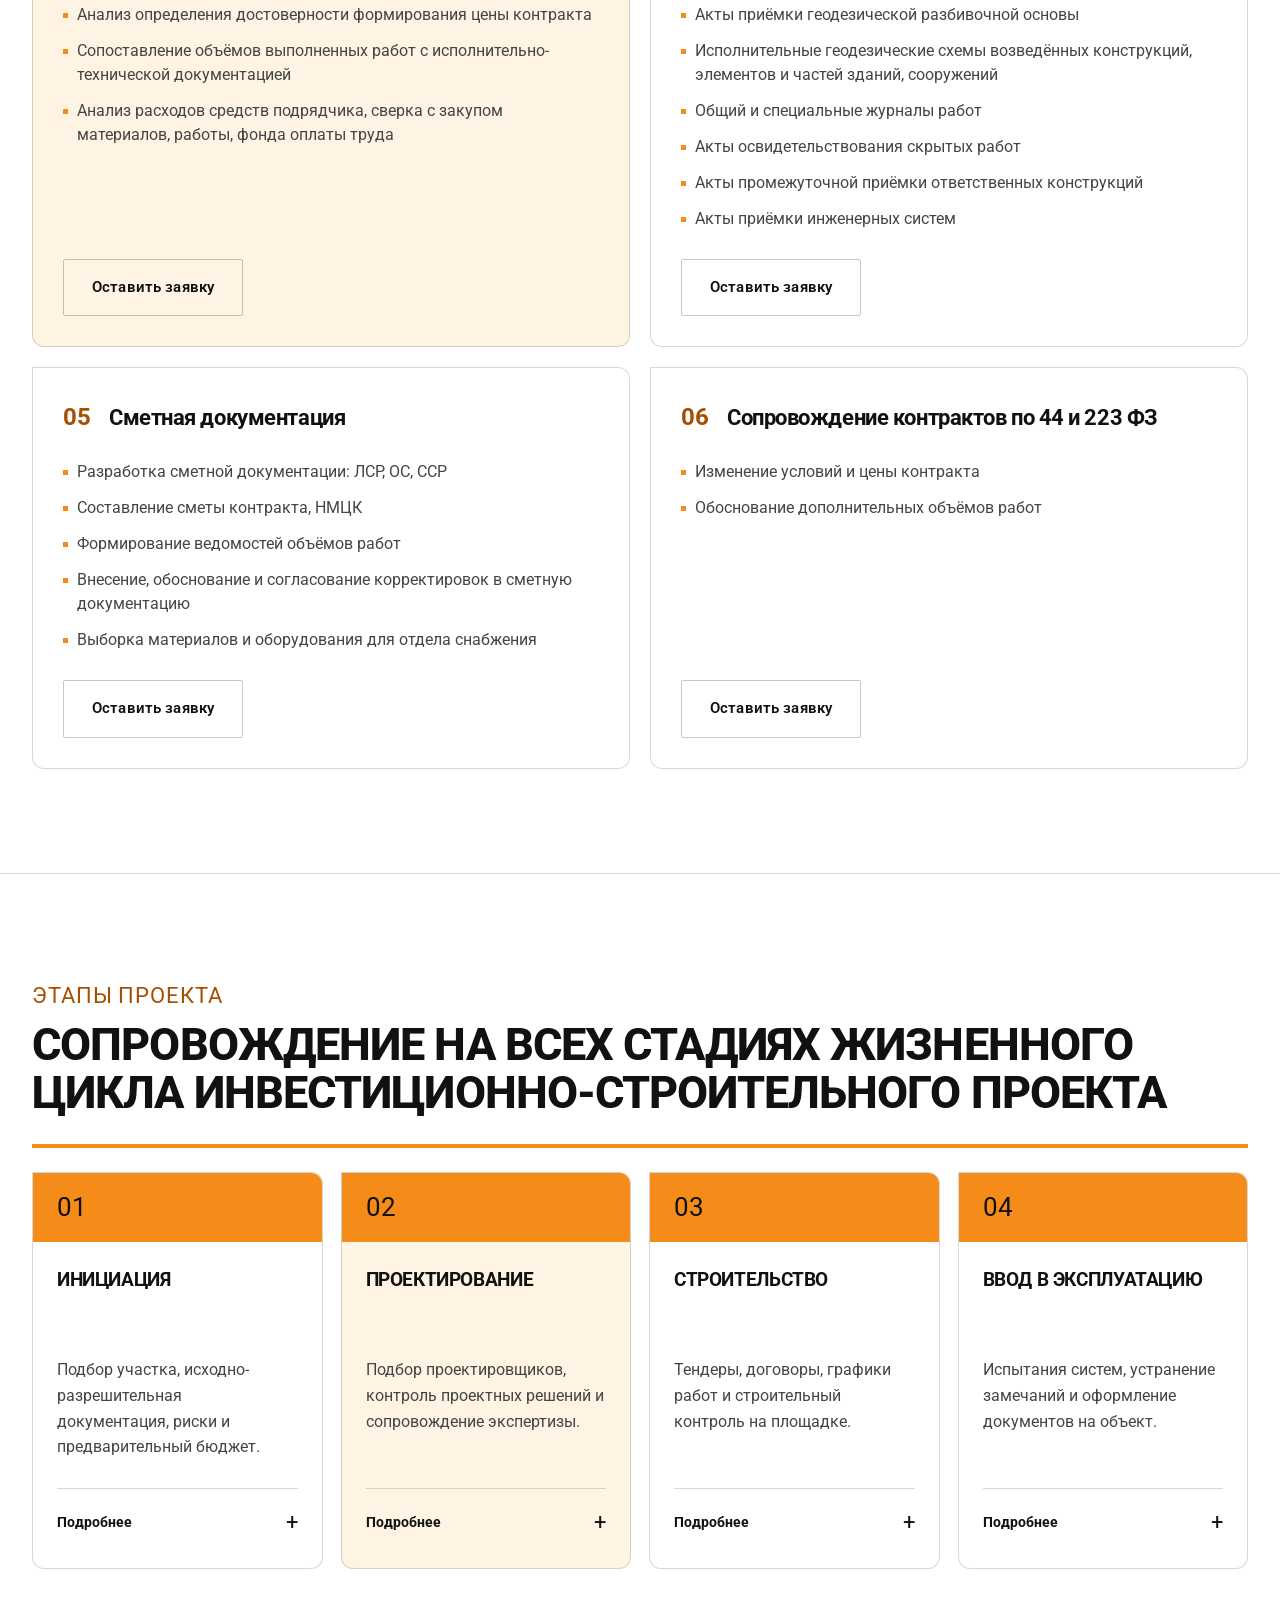
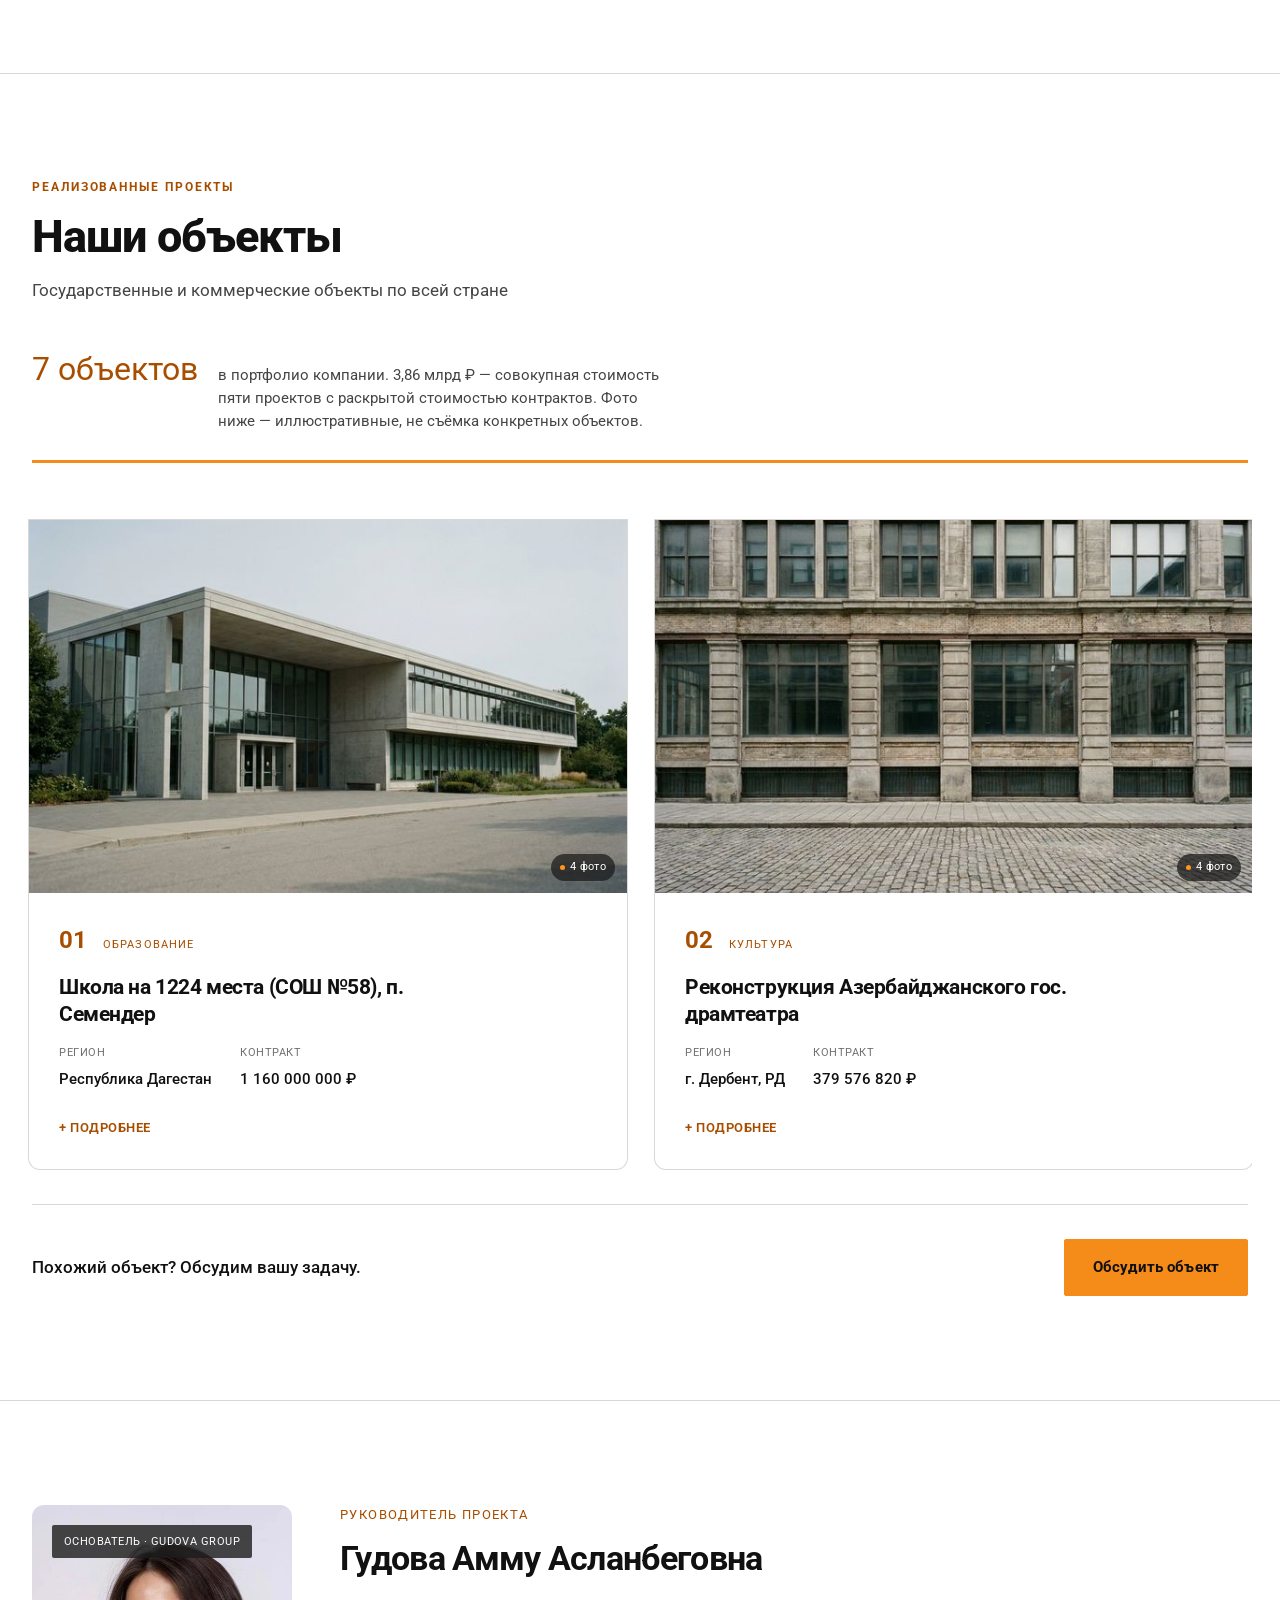
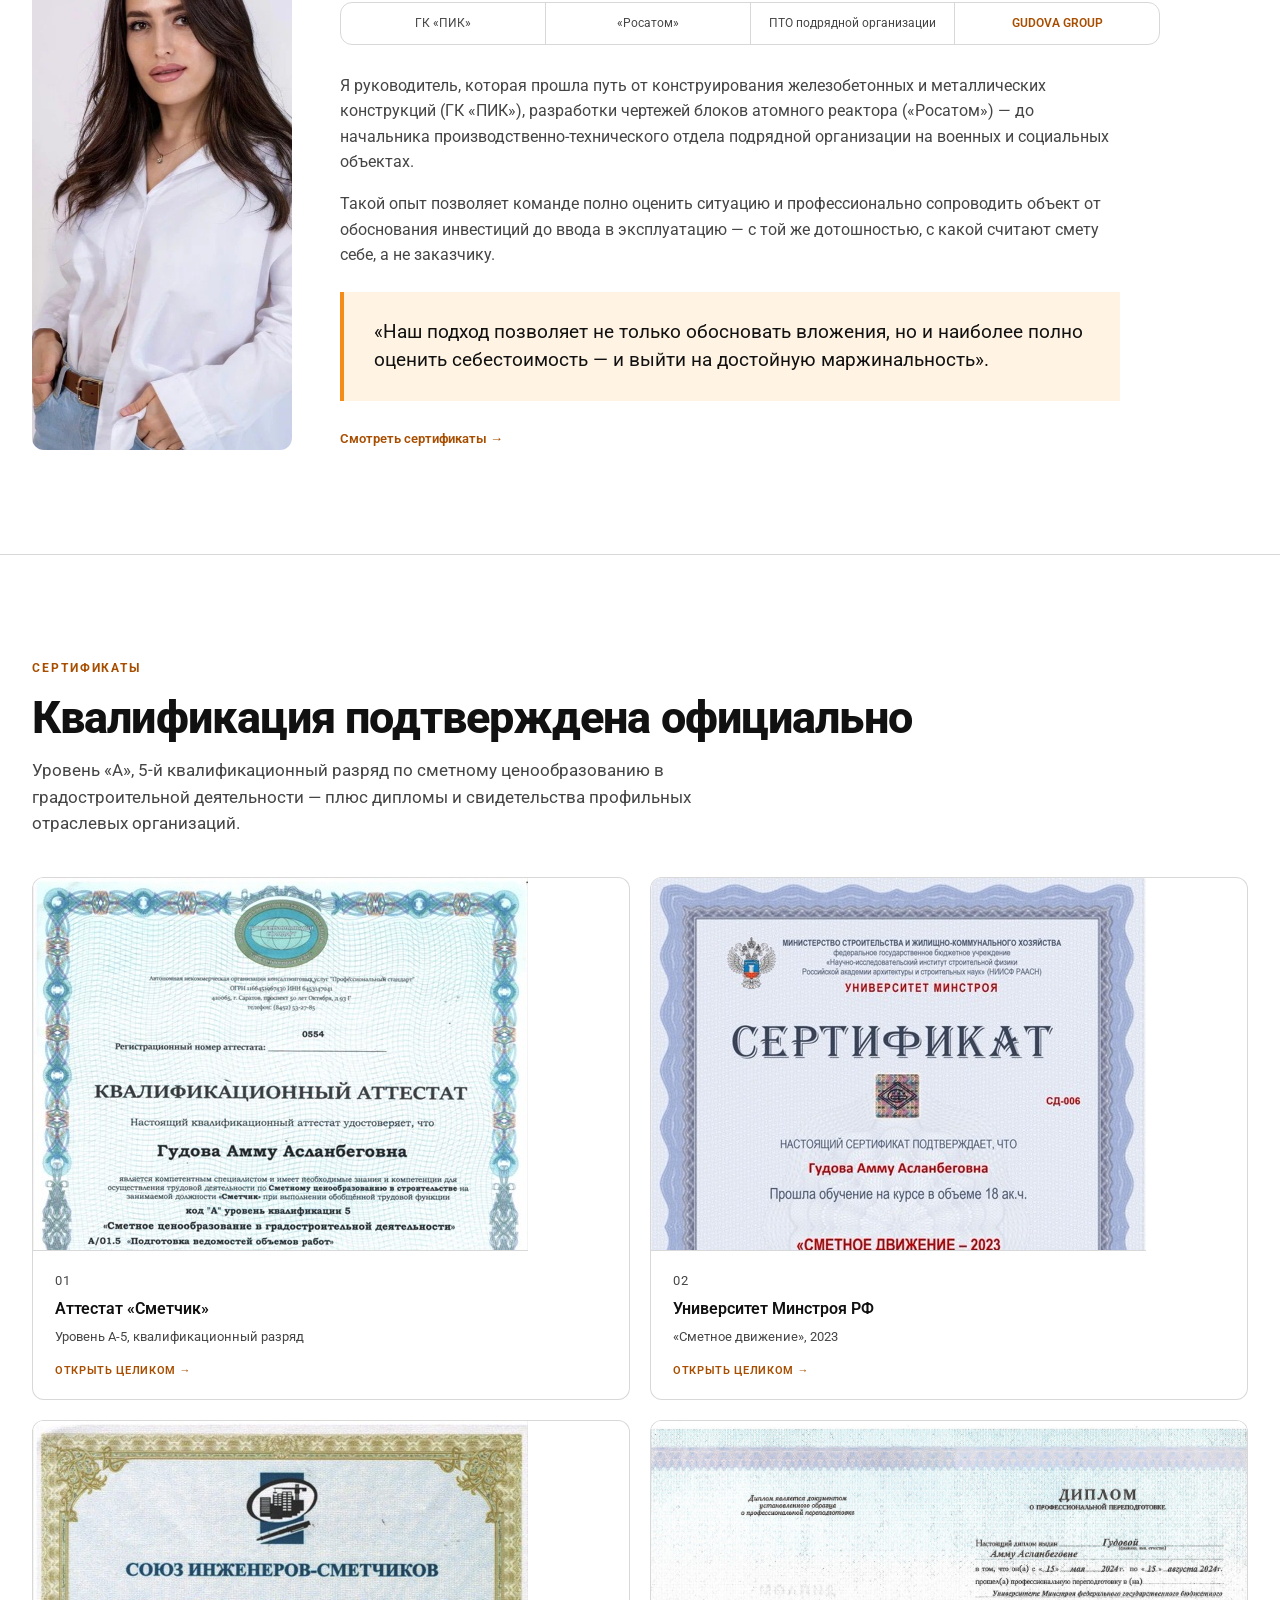
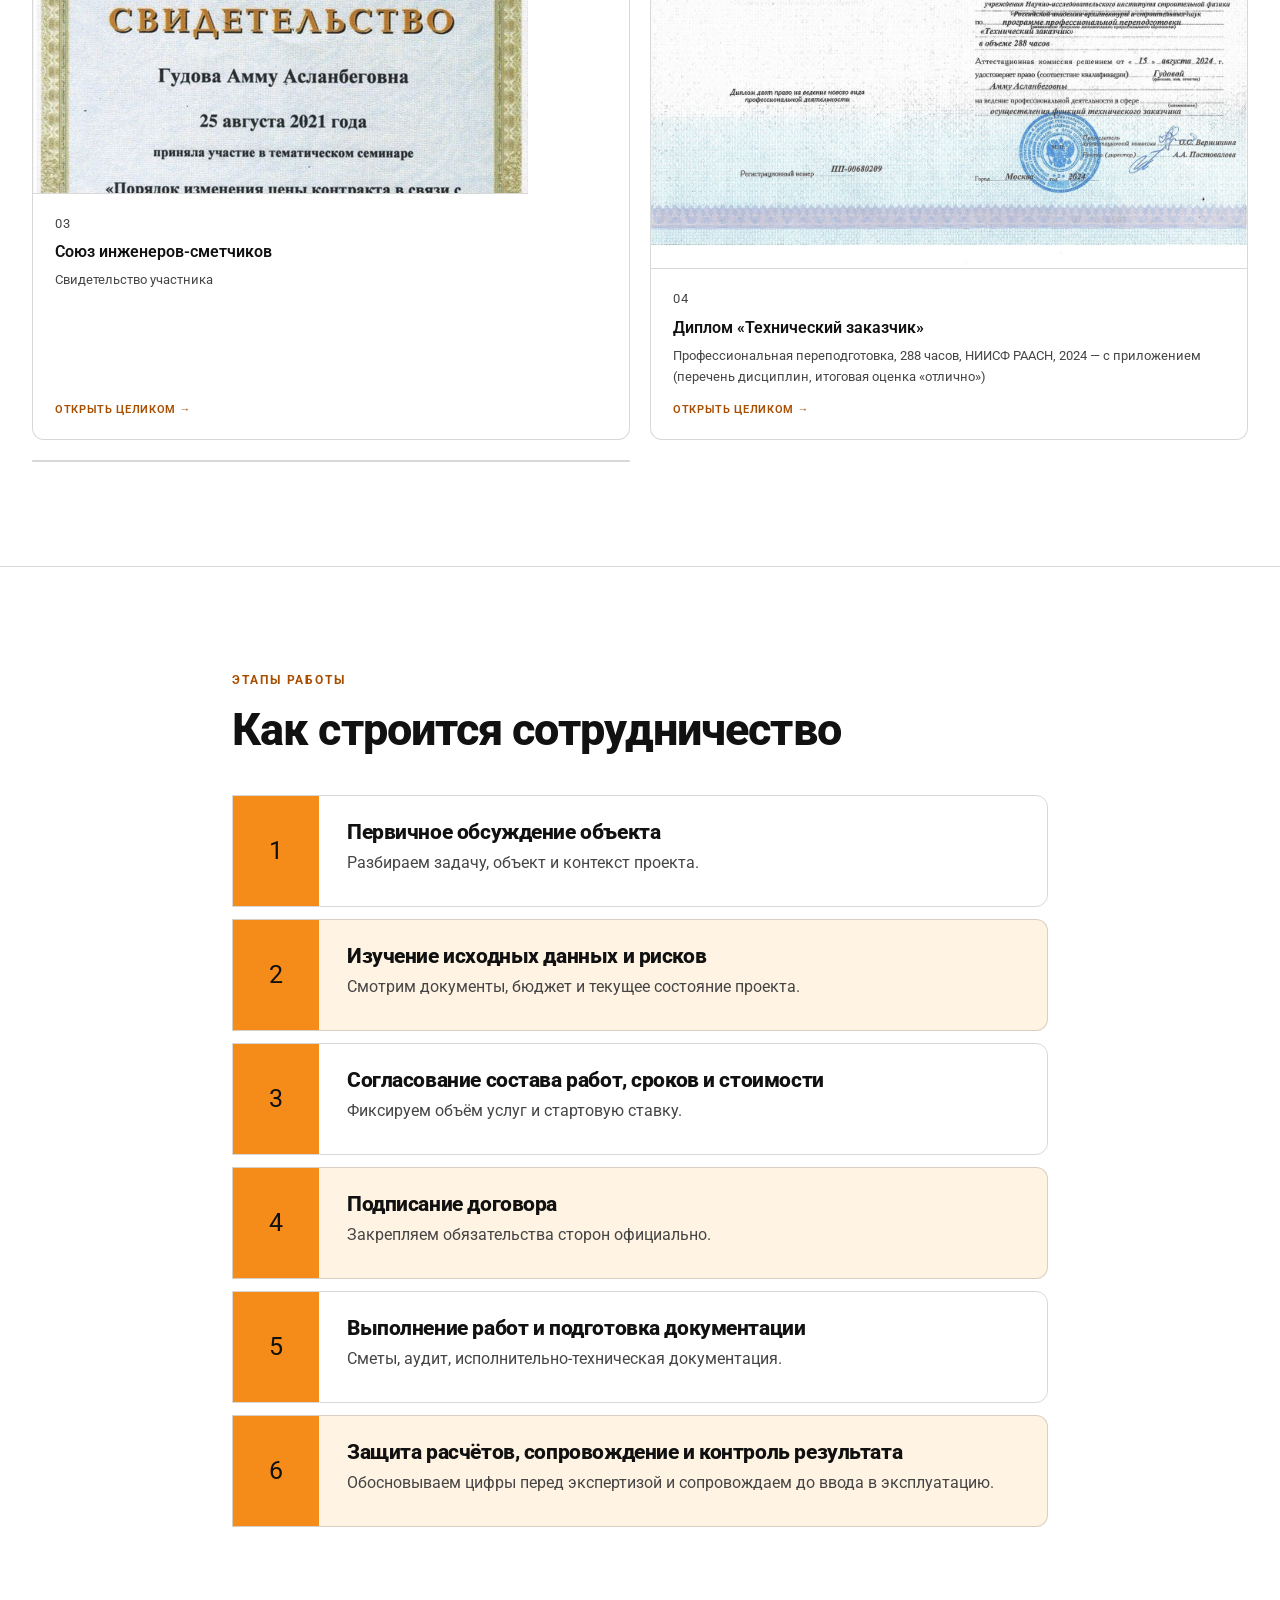
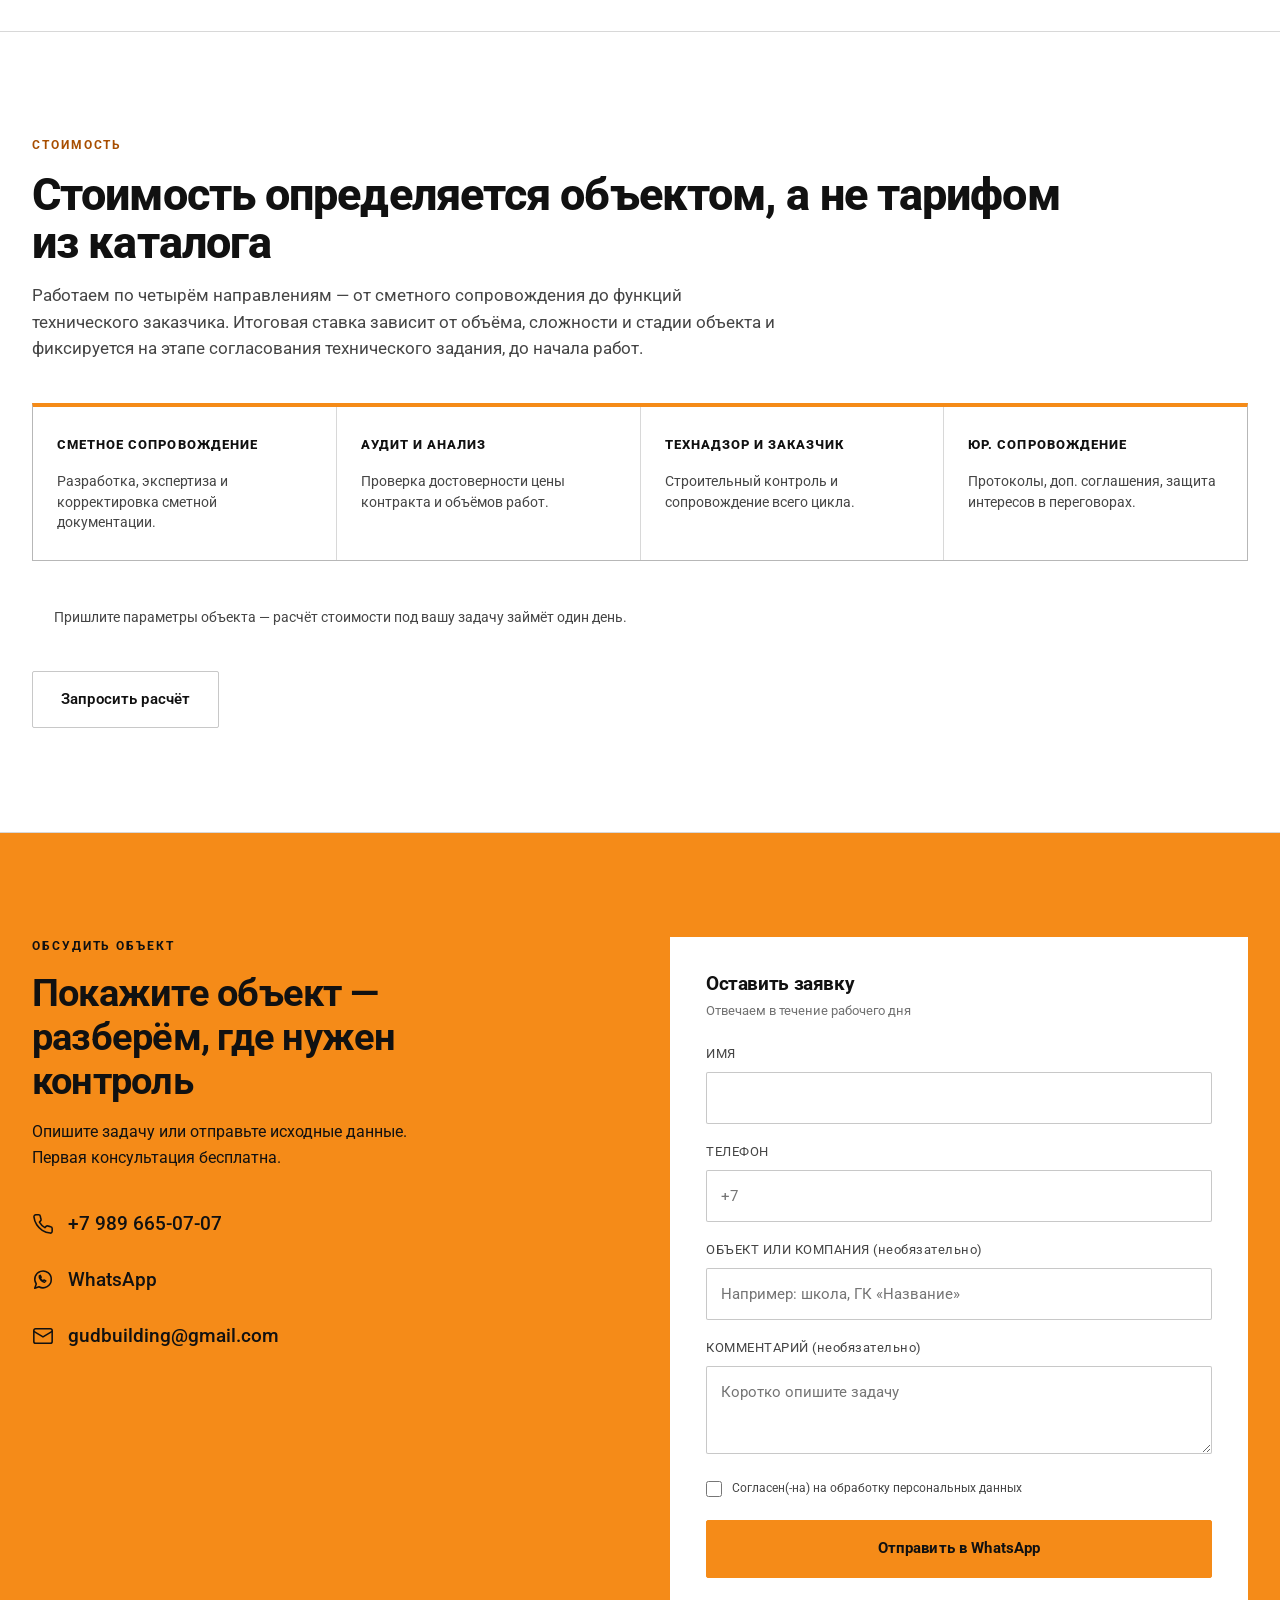
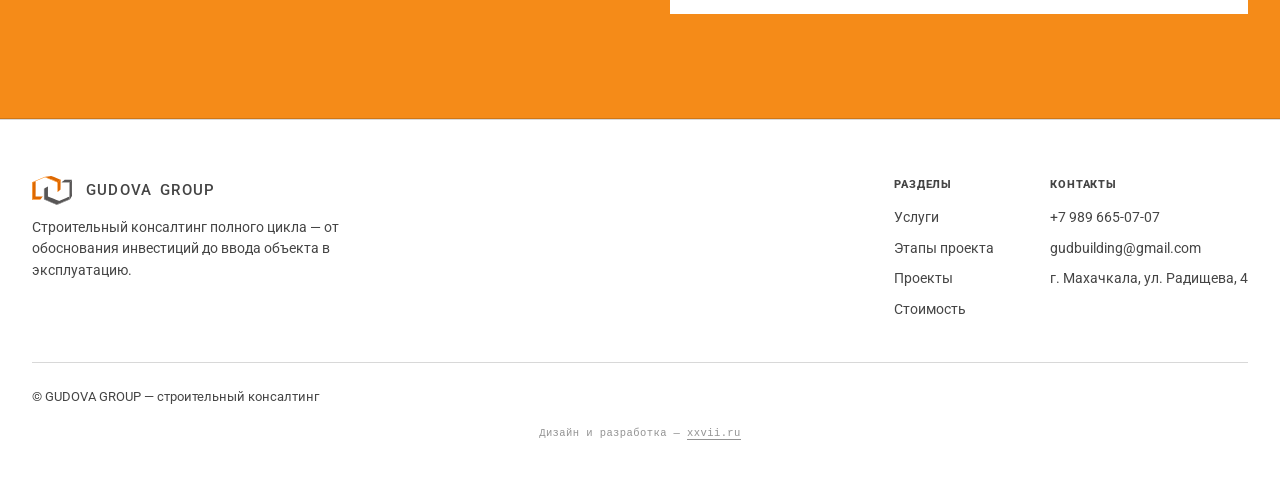
==== commit c8cc79d0: "Боевая версия GUDOVA GROUP: убрана пометка демо Co-Authored-By: Claude Sonnet 5.5 <noreply@anthropic" ====
--- a/index-v2.html
+++ b/index-v2.html
@@ -5,14 +5,14 @@
 <meta name="viewport" content="width=device-width, initial-scale=1.0">
 <title>GUDOVA GROUP — строительный консалтинг полного цикла</title>
 <meta name="description" content="Контролируем смету, документацию и риски проекта — от обоснования инвестиций до ввода объекта в эксплуатацию. Для застройщиков, инвесторов, генеральных подрядчиков и государственных заказчиков.">
-<link rel="canonical" href="https://jonessssenator-art.github.io/gudova-group-site/index-v2.html">
+<link rel="canonical" href="https://jonessssenator-art.github.io/portfolio/landings/17-gudova-group/index-v2.html">
 <meta name="theme-color" content="#FFFFFF">
 <meta name="robots" content="noindex,nofollow">
 
 <meta property="og:type" content="website">
 <meta property="og:title" content="GUDOVA GROUP — строительный консалтинг полного цикла">
 <meta property="og:description" content="Контролируем смету, документацию и риски проекта — от обоснования инвестиций до ввода объекта в эксплуатацию.">
-<meta property="og:url" content="https://jonessssenator-art.github.io/gudova-group-site/index-v2.html">
+<meta property="og:url" content="https://jonessssenator-art.github.io/portfolio/landings/17-gudova-group/index-v2.html">
 <meta property="og:locale" content="ru_RU">
 <meta name="twitter:card" content="summary_large_image">
 <meta name="twitter:title" content="GUDOVA GROUP — строительный консалтинг полного цикла">
@@ -741,7 +741,6 @@
     </div>
     <div class="footer-bottom">
       <span>© GUDOVA GROUP — строительный консалтинг</span>
-      <span>Демо-версия сайта</span>
     </div>
   </div>
 
